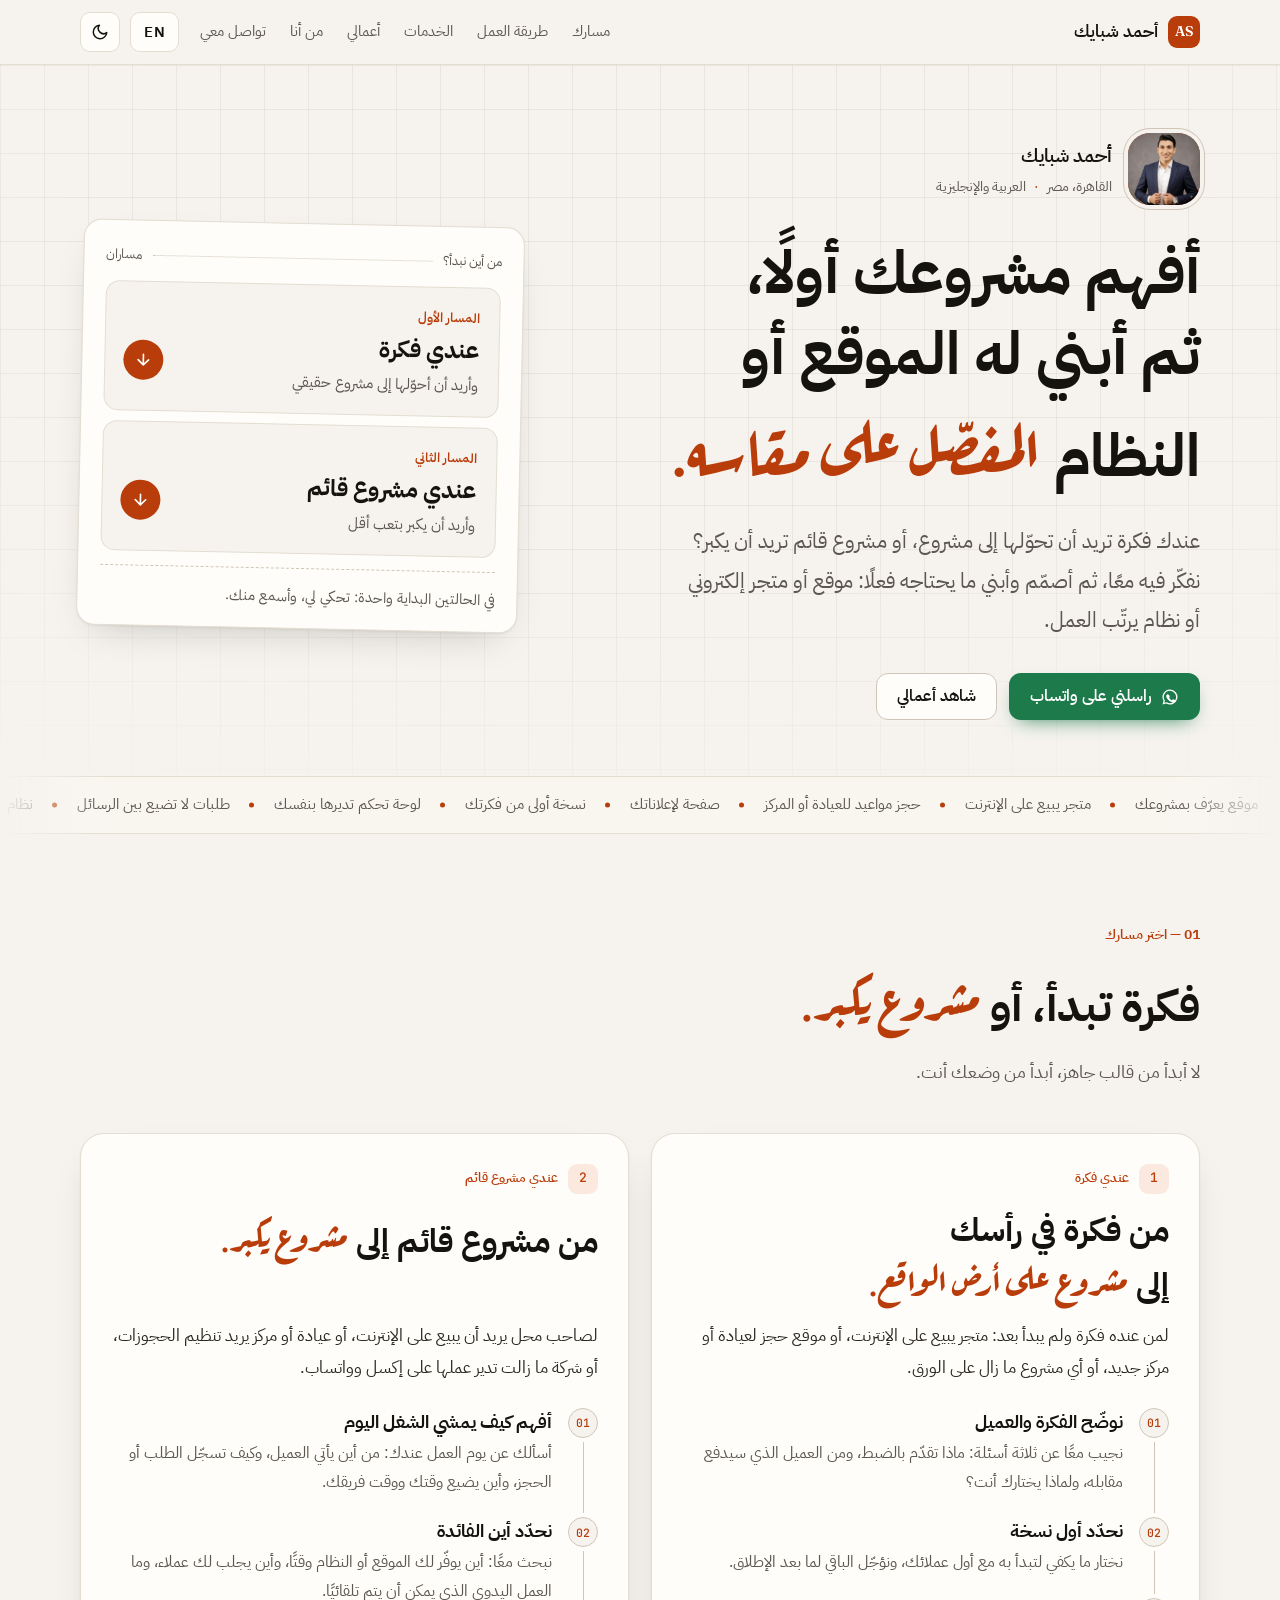
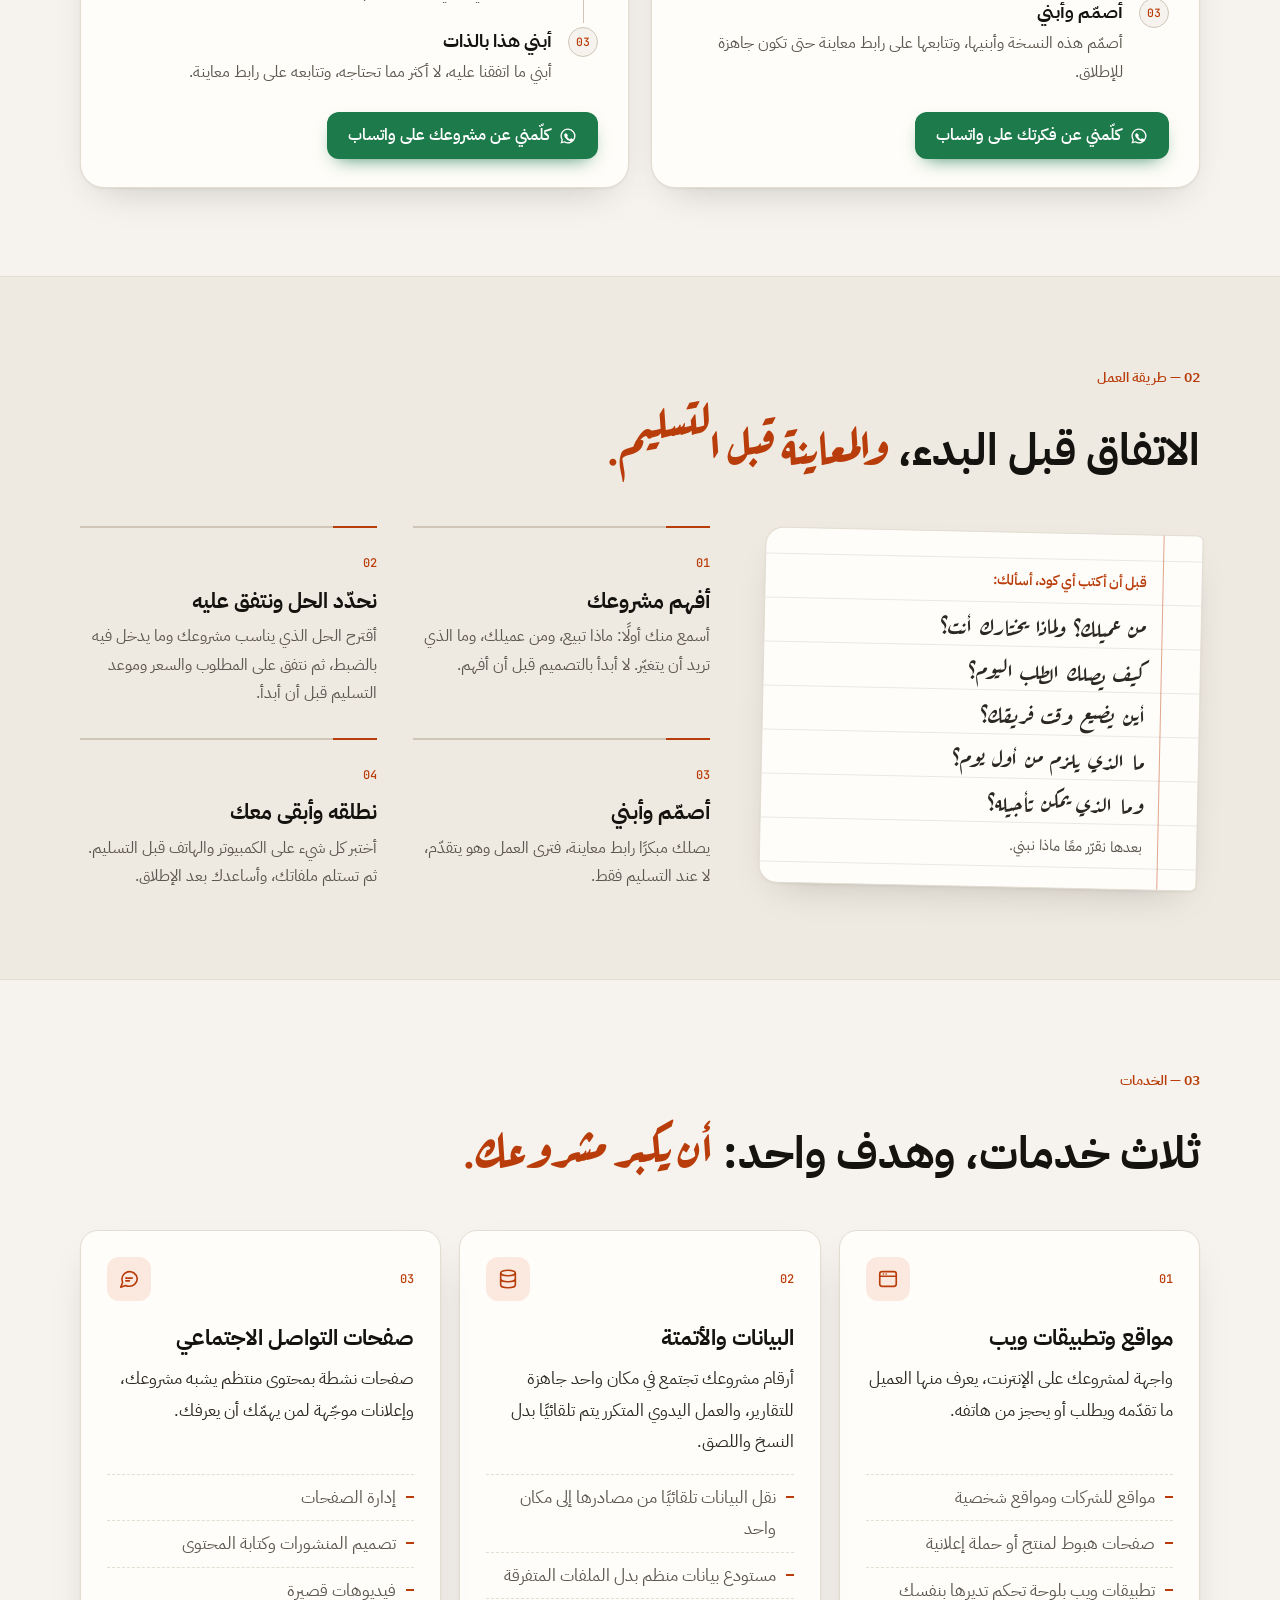
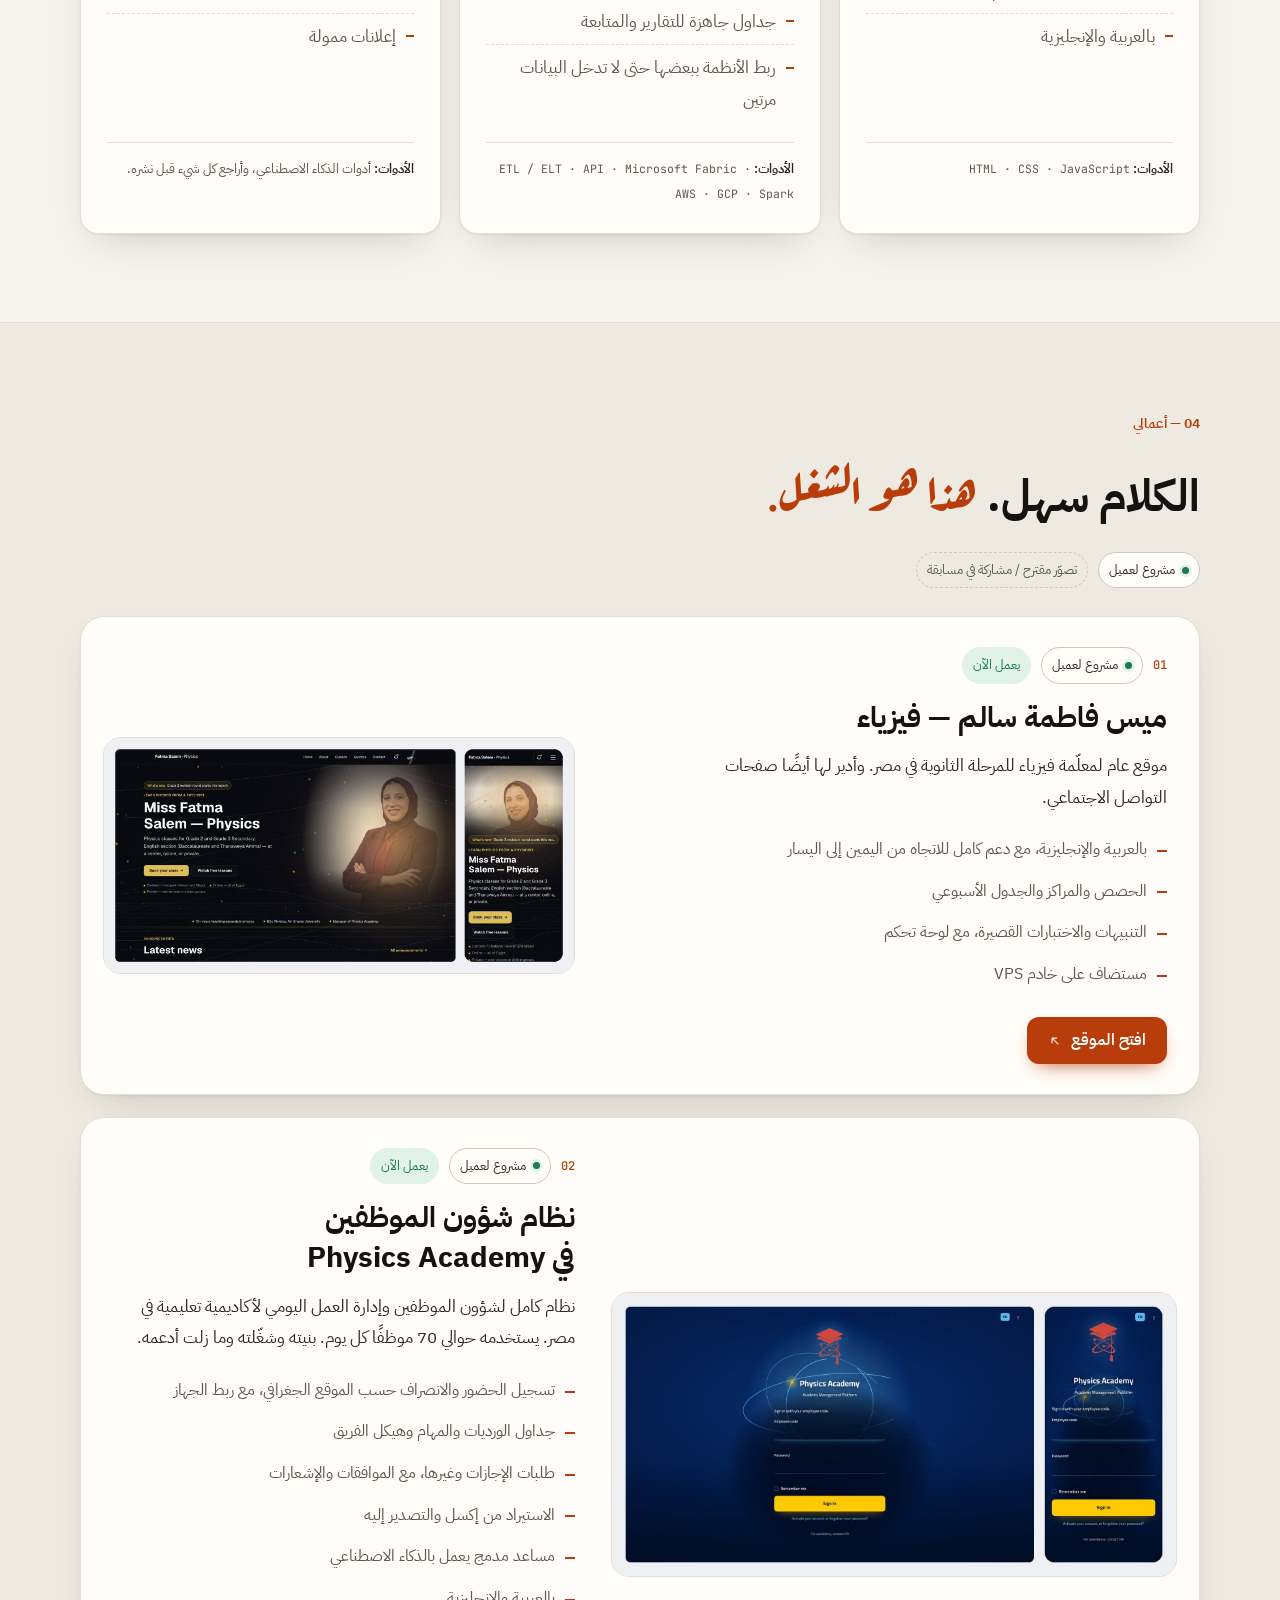
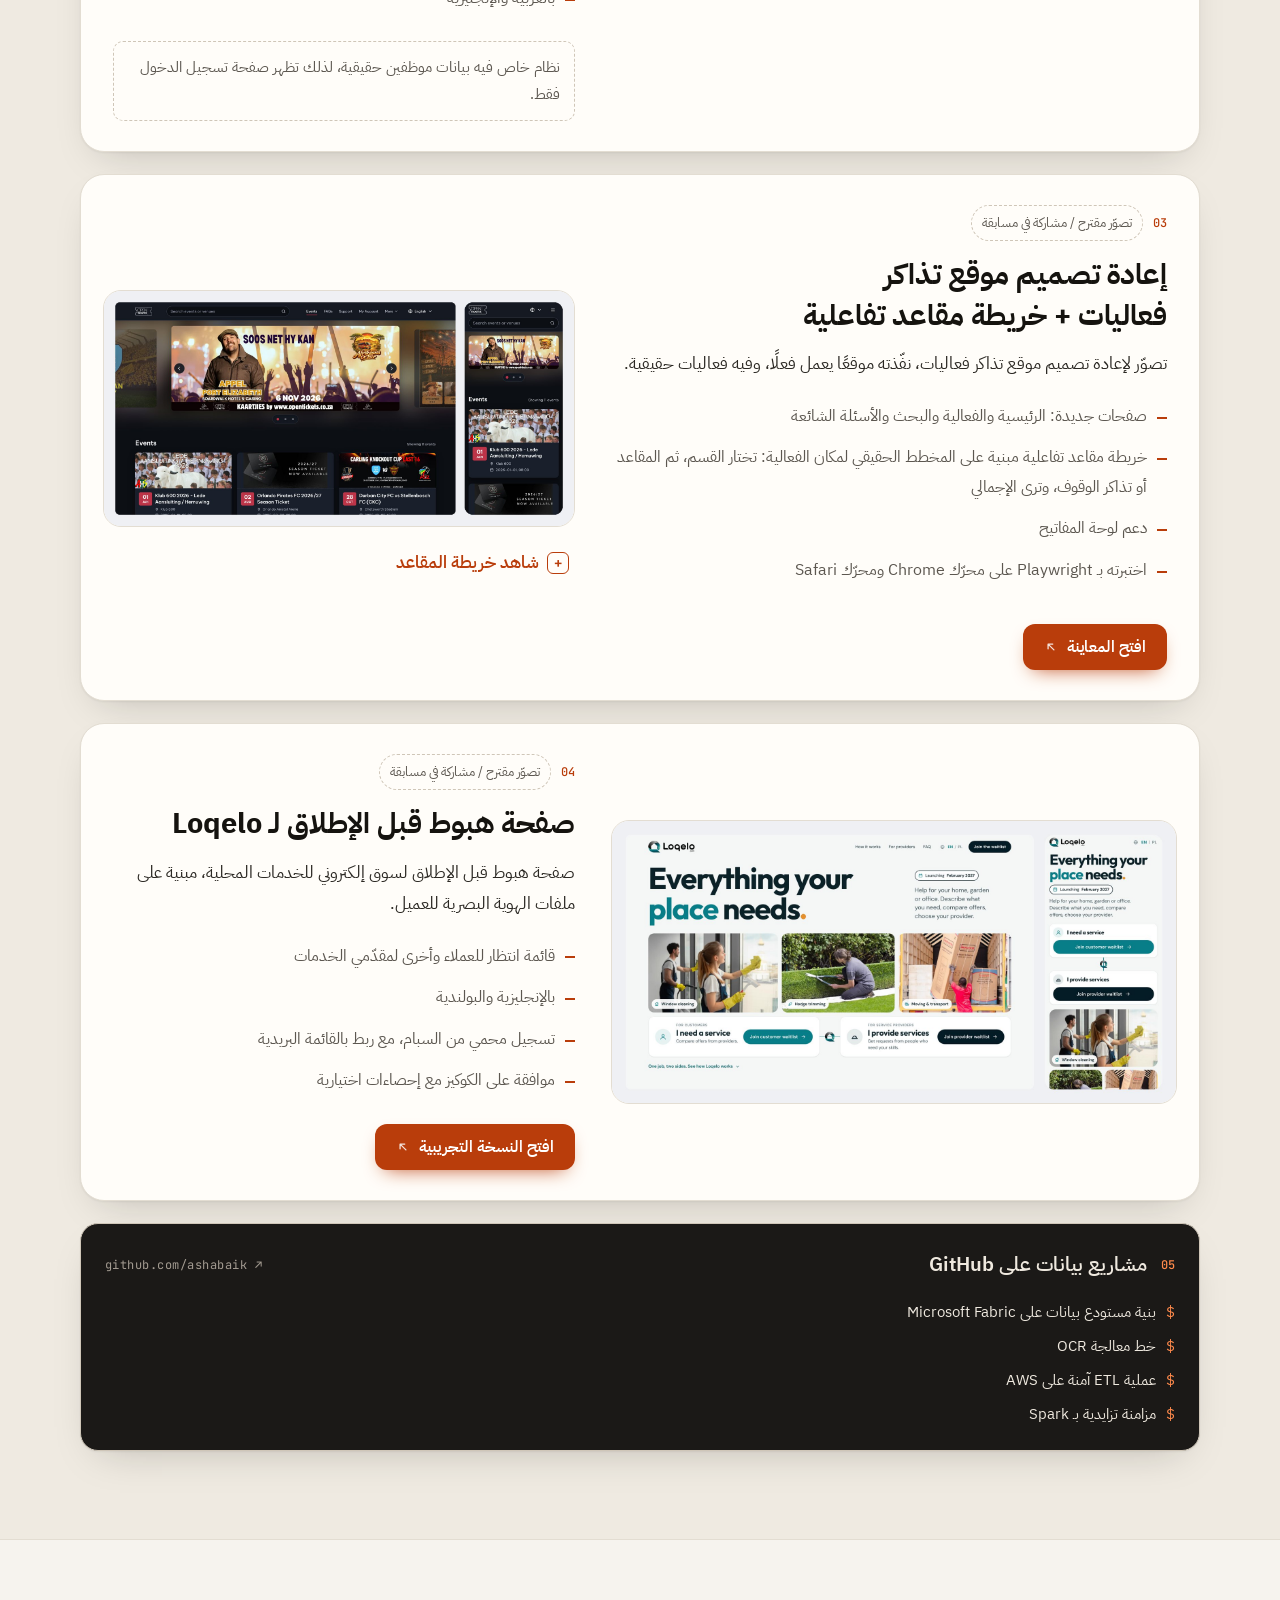
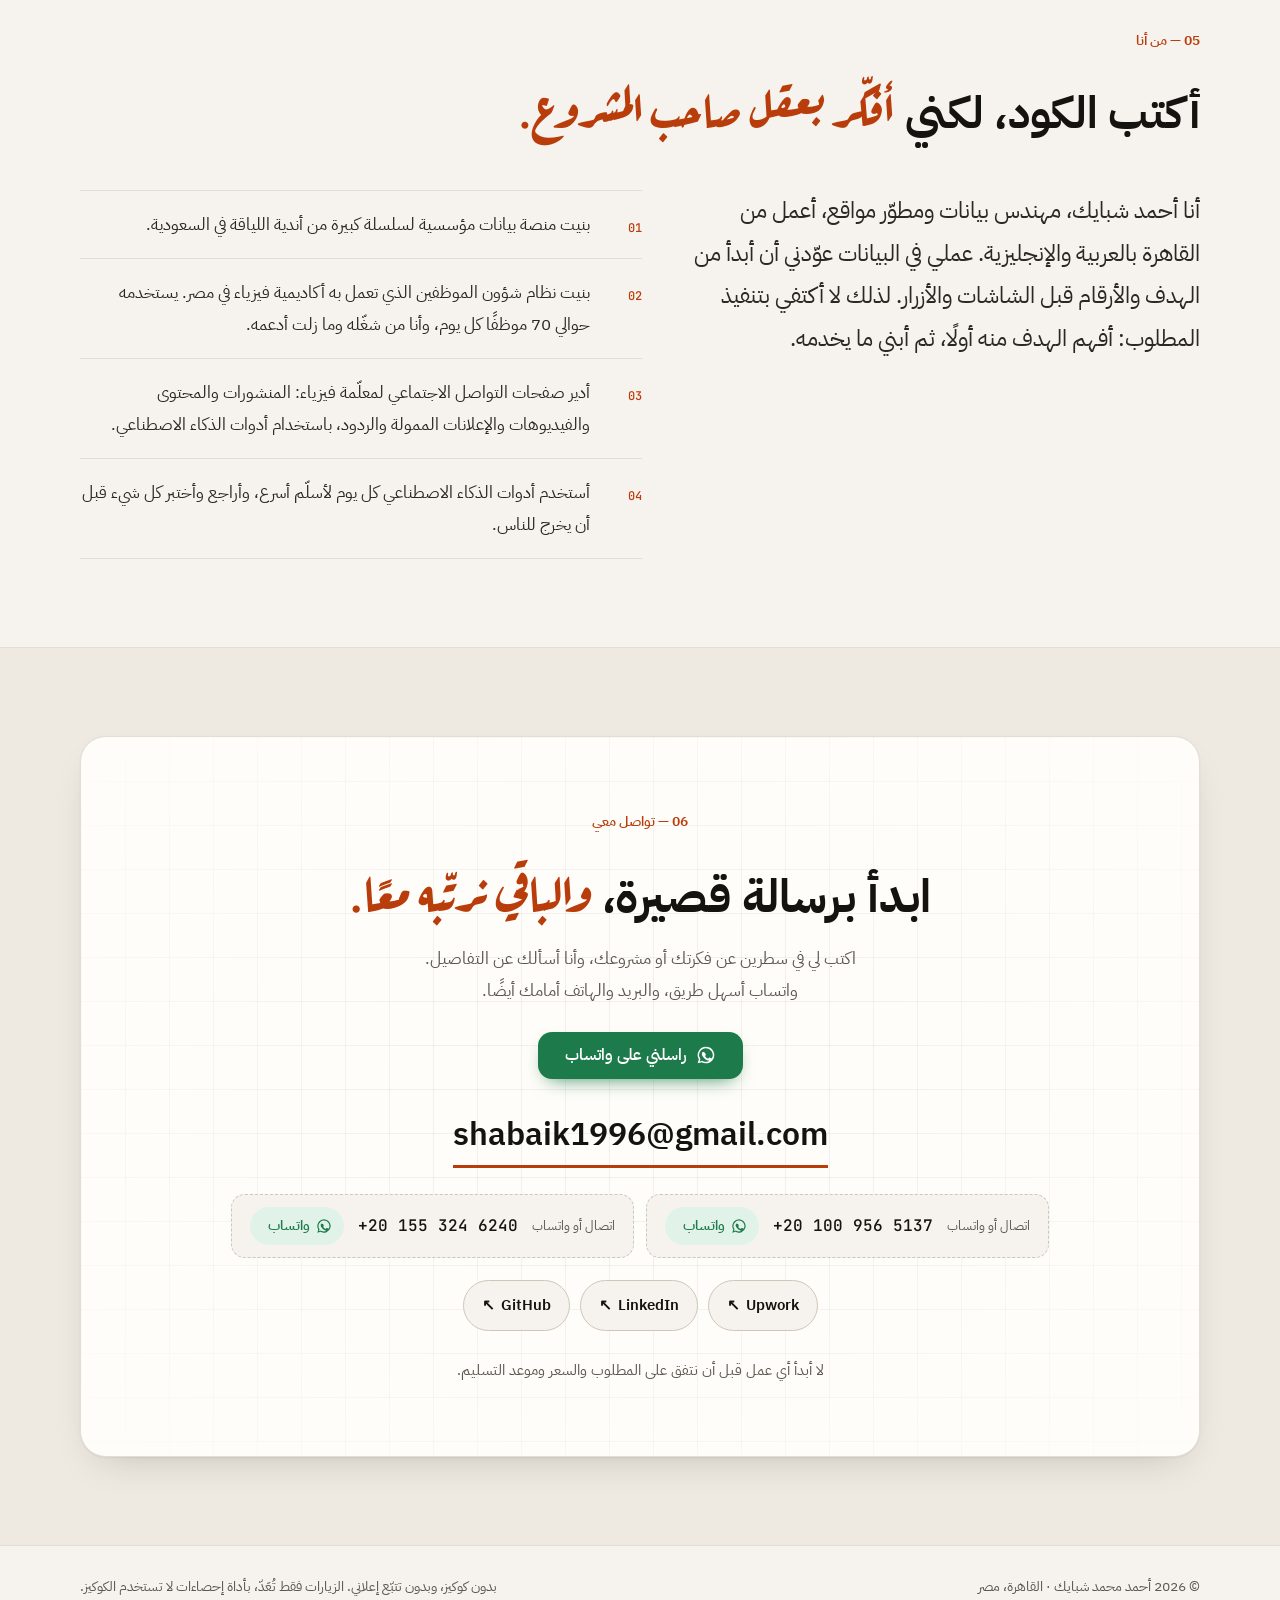
==== ar/index.html @ a6d05daf "Reposition as business-first and add a native Arabic page - New positioning on the English page: lea" ====
<!doctype html>
<html lang="ar" dir="rtl">
<head>
<meta charset="utf-8">
<meta name="viewport" content="width=device-width, initial-scale=1">
<title>أحمد شبايك | مواقع وأنظمة على مقاس مشروعك</title>
<meta name="description" content="عندك فكرة تريد أن تحوّلها إلى مشروع، أو مشروع قائم تريد أن يكبر؟ أفهم مشروعك أولًا، ثم أصمّم وأبني الموقع أو النظام المناسب له. أحمد شبايك، القاهرة.">
<link rel="canonical" href="https://ashabaik.github.io/ar/">
<link rel="alternate" hreflang="en" href="https://ashabaik.github.io/">
<link rel="alternate" hreflang="ar" href="https://ashabaik.github.io/ar/">
<link rel="alternate" hreflang="x-default" href="https://ashabaik.github.io/">
<meta property="og:type" content="website">
<meta property="og:site_name" content="أحمد شبايك">
<meta property="og:url" content="https://ashabaik.github.io/ar/">
<meta property="og:title" content="أحمد شبايك | أفهم مشروعك أولًا، ثم أبني ما يناسبه">
<meta property="og:description" content="عندك فكرة أو مشروع قائم؟ نفكّر فيه معًا، ثم أبني الموقع أو النظام على مقاس مشروعك.">
<meta property="og:image" content="https://ashabaik.github.io/images/og-ar.jpg">
<meta property="og:image:width" content="1200">
<meta property="og:image:height" content="630">
<meta property="og:image:alt" content="أحمد شبايك: أفهم مشروعك أولًا، ثم أبني له الموقع أو النظام المفصّل على مقاسه.">
<meta property="og:locale" content="ar_AR">
<meta property="og:locale:alternate" content="en_US">
<meta name="twitter:card" content="summary_large_image">
<meta name="twitter:title" content="أحمد شبايك | أفهم مشروعك أولًا، ثم أبني ما يناسبه">
<meta name="twitter:description" content="عندك فكرة أو مشروع قائم؟ نفكّر فيه معًا، ثم أبني الموقع أو النظام على مقاس مشروعك.">
<meta name="twitter:image" content="https://ashabaik.github.io/images/og-ar.jpg">
<meta name="theme-color" content="#f6f3ee" media="(prefers-color-scheme: light)">
<meta name="theme-color" content="#121110" media="(prefers-color-scheme: dark)">
<link rel="icon" href="../favicon.svg" type="image/svg+xml">
<link rel="icon" href="../favicon.ico" sizes="32x32">
<link rel="apple-touch-icon" href="../apple-touch-icon.png">
<link rel="preconnect" href="https://fonts.googleapis.com">
<link rel="preconnect" href="https://fonts.gstatic.com" crossorigin>
<!-- The Arabic typefaces are served from this site, and the two the headline needs are fetched first,
     so the headline does not re-wrap after first paint. -->
<link rel="preload" href="../fonts/ibm-plex-sans-arabic-700-arabic.woff2" as="font" type="font/woff2" crossorigin>
<link rel="preload" href="../fonts/aref-ruqaa-700-arabic.woff2" as="font" type="font/woff2" crossorigin>
<link rel="stylesheet" href="../fonts/fonts-ar.css">
<link href="https://fonts.googleapis.com/css2?family=JetBrains+Mono:wght@400;500&display=swap" rel="stylesheet">
<!-- Only the two letters of the "AS" mark, in the English page's display typeface. -->
<link href="https://fonts.googleapis.com/css2?family=Fraunces:opsz,wght@9..144,600&text=AS&display=swap" rel="stylesheet">
<link rel="stylesheet" href="../styles.css">
<script>
/* Apply a saved theme before first paint to avoid a flash. */
(function(){document.documentElement.classList.add('js');try{var t=localStorage.getItem('theme');if(t==='light'||t==='dark'){document.documentElement.setAttribute('data-theme',t);}}catch(e){}})();
</script>
<script type="application/ld+json">
{"@context":"https://schema.org","@type":"Person","name":"أحمد شبايك","alternateName":"Ahmed Shabayek","url":"https://ashabaik.github.io/ar/","image":"https://ashabaik.github.io/images/profile.jpg","email":"mailto:shabaik1996@gmail.com","address":{"@type":"PostalAddress","addressLocality":"القاهرة","addressCountry":"EG"},"knowsLanguage":["ar","en"],"sameAs":["https://www.linkedin.com/in/ahmed-mohamed-280481273","https://github.com/ashabaik","https://www.upwork.com/freelancers/~01006d1c8f94fd8e82"]}
</script>
</head>
<body>
<a class="skip" href="#main">انتقل إلى المحتوى</a>

<header class="site-header">
  <div class="wrap header-row">
    <a class="brand" href="#top" aria-label="أحمد شبايك، العودة إلى أعلى الصفحة">
      <span class="brand-mark" aria-hidden="true">AS</span>
      <span class="brand-name">أحمد شبايك</span>
    </a>
    <nav class="site-nav" aria-label="القائمة الرئيسية">
      <button class="menu-btn" type="button" aria-expanded="false" aria-controls="nav-list">
        <span class="menu-icon" aria-hidden="true"><span></span><span></span></span>
        <span class="menu-label">القائمة</span>
      </button>
      <ul id="nav-list" class="nav-list">
        <li><a href="#paths">مسارك</a></li>
        <li><a href="#process">طريقة العمل</a></li>
        <li><a href="#services">الخدمات</a></li>
        <li><a href="#work">أعمالي</a></li>
        <li><a href="#about">من أنا</a></li>
        <li><a href="#contact">تواصل معي</a></li>
      </ul>
    </nav>
    <a class="lang-switch" href="../" lang="en" hreflang="en" aria-label="English version of this page">EN</a>
    <button class="theme-btn" type="button" aria-label="التبديل إلى الوضع الداكن" title="تبديل المظهر" data-label-dark="التبديل إلى الوضع الداكن" data-label-light="التبديل إلى الوضع الفاتح">
      <svg class="icon-moon" width="18" height="18" viewBox="0 0 24 24" fill="none" stroke="currentColor" stroke-width="2" stroke-linecap="round" stroke-linejoin="round" aria-hidden="true"><path d="M21 12.8A9 9 0 1 1 11.2 3a7 7 0 0 0 9.8 9.8z"/></svg>
      <svg class="icon-sun" width="18" height="18" viewBox="0 0 24 24" fill="none" stroke="currentColor" stroke-width="2" stroke-linecap="round" stroke-linejoin="round" aria-hidden="true"><circle cx="12" cy="12" r="4"/><path d="M12 2v2M12 20v2M4.9 4.9l1.4 1.4M17.7 17.7l1.4 1.4M2 12h2M20 12h2M4.9 19.1l1.4-1.4M17.7 6.3l1.4-1.4"/></svg>
    </button>
  </div>
</header>

<main id="main">
  <!-- HERO -->
  <section class="hero" id="top">
    <div class="wrap hero-grid">
      <div class="hero-copy">
        <div class="identity reveal">
          <div class="avatar">
            <span class="avatar-mono" aria-hidden="true">AS</span>
            <img class="avatar-img" src="../images/profile.jpg" alt="أحمد شبايك" width="88" height="88" decoding="async" onerror="this.remove()">
          </div>
          <div class="identity-text">
            <p class="identity-name">أحمد شبايك</p>
            <p class="identity-meta"><span>القاهرة، مصر</span><span class="sep" aria-hidden="true">·</span><span>العربية والإنجليزية</span></p>
          </div>
        </div>
        <h1 class="hero-title reveal">أفهم مشروعك أولًا، ثم أبني له الموقع أو النظام <em>المفصّل على مقاسه.</em></h1>
        <p class="hero-lead reveal">عندك فكرة تريد أن تحوّلها إلى مشروع، أو مشروع قائم تريد أن يكبر؟ نفكّر فيه معًا، ثم أصمّم وأبني ما يحتاجه فعلًا: موقع أو متجر إلكتروني أو نظام يرتّب العمل.</p>
        <div class="btn-row reveal">
          <a class="btn btn-wa" href="https://wa.me/201009565137" target="_blank" rel="noopener"><svg width="18" height="18" viewBox="0 0 24 24" fill="currentColor" aria-hidden="true"><path d="M12 2a10 10 0 0 0-8.6 15.1L2 22l5-1.3A10 10 0 1 0 12 2zm0 1.8a8.2 8.2 0 1 1-4.2 15.3l-.3-.2-3 .8.8-2.9-.2-.3A8.2 8.2 0 0 1 12 3.8zm-3.3 4.4c-.2 0-.5 0-.7.3-.3.3-1 1-1 2.4s1 2.8 1.2 3c.1.2 2 3.2 5 4.4 2.5 1 3 .8 3.5.7.6-.1 1.7-.7 2-1.4.2-.7.2-1.3.1-1.4l-.5-.3-1.9-.9c-.2-.1-.4-.1-.6.1l-.9 1.1c-.2.2-.3.2-.6.1a6.7 6.7 0 0 1-3.3-2.9c-.3-.4.2-.4.7-1.4.1-.2 0-.4 0-.5l-.9-2.1c-.2-.5-.4-.5-.6-.5h-.5z"/></svg>راسلني على واتساب<span class="sr-only"> (يفتح في تبويب جديد)</span></a>
          <a class="btn btn-ghost" href="#work">شاهد أعمالي</a>
        </div>
      </div>

      <!-- الجمهوران: كل اختيار ينقل الزائر إلى مساره في الأسفل -->
      <nav class="chooser reveal" aria-label="اختر نقطة البداية">
        <p class="chooser-head"><span>من أين نبدأ؟</span><span class="index-dots" aria-hidden="true"></span><span aria-hidden="true">مساران</span></p>
        <a class="path-pick" href="#idea">
          <span class="path-pick-tag">المسار الأول</span>
          <span class="path-pick-title">عندي فكرة</span>
          <span class="path-pick-sub">وأريد أن أحوّلها إلى مشروع حقيقي</span>
          <span class="path-pick-go" aria-hidden="true"><svg width="18" height="18" viewBox="0 0 24 24" fill="none" stroke="currentColor" stroke-width="2.2" stroke-linecap="round" stroke-linejoin="round"><path d="M12 5v14M5 12l7 7 7-7"/></svg></span>
        </a>
        <a class="path-pick" href="#business">
          <span class="path-pick-tag">المسار الثاني</span>
          <span class="path-pick-title">عندي مشروع قائم</span>
          <span class="path-pick-sub">وأريد أن يكبر بتعب أقل</span>
          <span class="path-pick-go" aria-hidden="true"><svg width="18" height="18" viewBox="0 0 24 24" fill="none" stroke="currentColor" stroke-width="2.2" stroke-linecap="round" stroke-linejoin="round"><path d="M12 5v14M5 12l7 7 7-7"/></svg></span>
        </a>
        <p class="chooser-foot">في الحالتين البداية واحدة: تحكي لي، وأسمع منك.</p>
      </nav>
    </div>
  </section>

  <!-- الشريط: ما أبنيه، بكلام أصحاب المشاريع -->
  <div class="ribbon" aria-label="ما أبنيه لمشروعك">
    <ul class="ribbon-track">
      <li>موقع يعرّف بمشروعك</li><li>متجر يبيع على الإنترنت</li><li>حجز مواعيد للعيادة أو المركز</li><li>صفحة لإعلاناتك</li><li>نسخة أولى من فكرتك</li><li>لوحة تحكم تديرها بنفسك</li><li>طلبات لا تضيع بين الرسائل</li><li>نظام لشؤون الموظفين</li><li>بديل للجداول المتفرقة</li><li>تقارير واضحة من أرقامك</li><li>عمل متكرر يتم تلقائيًا</li><li>إدارة صفحات التواصل الاجتماعي</li>
    </ul>
    <ul class="ribbon-track" aria-hidden="true">
      <li>موقع يعرّف بمشروعك</li><li>متجر يبيع على الإنترنت</li><li>حجز مواعيد للعيادة أو المركز</li><li>صفحة لإعلاناتك</li><li>نسخة أولى من فكرتك</li><li>لوحة تحكم تديرها بنفسك</li><li>طلبات لا تضيع بين الرسائل</li><li>نظام لشؤون الموظفين</li><li>بديل للجداول المتفرقة</li><li>تقارير واضحة من أرقامك</li><li>عمل متكرر يتم تلقائيًا</li><li>إدارة صفحات التواصل الاجتماعي</li>
    </ul>
  </div>

  <!-- المساران -->
  <section class="section" id="paths">
    <div class="wrap">
      <div class="section-head reveal">
        <p class="eyebrow">01 — اختر مسارك</p>
        <h2>فكرة تبدأ، أو <em>مشروع يكبر.</em></h2>
        <p class="section-intro">لا أبدأ من قالب جاهز، أبدأ من وضعك أنت.</p>
      </div>
      <div class="path-grid">
        <article class="path reveal" id="idea">
          <p class="path-tag"><span class="path-letter" aria-hidden="true">1</span>عندي فكرة</p>
          <h3>من فكرة في رأسك إلى <em>مشروع على أرض الواقع.</em></h3>
          <p class="path-for">لمن عنده فكرة ولم يبدأ بعد: متجر يبيع على الإنترنت، أو موقع حجز لعيادة أو مركز جديد، أو أي مشروع ما زال على الورق.</p>
          <ol class="path-steps">
            <li><h4>نوضّح الفكرة والعميل</h4><p>نجيب معًا عن ثلاثة أسئلة: ماذا تقدّم بالضبط، ومن العميل الذي سيدفع مقابله، ولماذا يختارك أنت؟</p></li>
            <li><h4>نحدّد أول نسخة</h4><p>نختار ما يكفي لتبدأ به مع أول عملائك، ونؤجّل الباقي لما بعد الإطلاق.</p></li>
            <li><h4>أصمّم وأبني</h4><p>أصمّم هذه النسخة وأبنيها، وتتابعها على رابط معاينة حتى تكون جاهزة للإطلاق.</p></li>
          </ol>
          <a class="btn btn-wa" href="https://wa.me/201009565137?text=%D8%A7%D9%84%D8%B3%D9%84%D8%A7%D9%85%20%D8%B9%D9%84%D9%8A%D9%83%D9%85%20%D9%8A%D8%A7%20%D8%A3%D8%AD%D9%85%D8%AF%D8%8C%20%D8%B9%D9%86%D8%AF%D9%8A%20%D9%81%D9%83%D8%B1%D8%A9%20%D9%85%D8%B4%D8%B1%D9%88%D8%B9.%20%D9%85%D9%85%D9%83%D9%86%20%D9%86%D8%AA%D9%83%D9%84%D9%85%20%D8%B9%D9%86%D9%87%D8%A7%D8%9F" target="_blank" rel="noopener"><svg width="18" height="18" viewBox="0 0 24 24" fill="currentColor" aria-hidden="true"><path d="M12 2a10 10 0 0 0-8.6 15.1L2 22l5-1.3A10 10 0 1 0 12 2zm0 1.8a8.2 8.2 0 1 1-4.2 15.3l-.3-.2-3 .8.8-2.9-.2-.3A8.2 8.2 0 0 1 12 3.8zm-3.3 4.4c-.2 0-.5 0-.7.3-.3.3-1 1-1 2.4s1 2.8 1.2 3c.1.2 2 3.2 5 4.4 2.5 1 3 .8 3.5.7.6-.1 1.7-.7 2-1.4.2-.7.2-1.3.1-1.4l-.5-.3-1.9-.9c-.2-.1-.4-.1-.6.1l-.9 1.1c-.2.2-.3.2-.6.1a6.7 6.7 0 0 1-3.3-2.9c-.3-.4.2-.4.7-1.4.1-.2 0-.4 0-.5l-.9-2.1c-.2-.5-.4-.5-.6-.5h-.5z"/></svg>كلّمني عن فكرتك على واتساب<span class="sr-only"> (يفتح واتساب في تبويب جديد)</span></a>
        </article>
        <article class="path reveal" id="business">
          <p class="path-tag"><span class="path-letter" aria-hidden="true">2</span>عندي مشروع قائم</p>
          <h3>من مشروع قائم إلى <em>مشروع يكبر.</em></h3>
          <p class="path-for">لصاحب محل يريد أن يبيع على الإنترنت، أو عيادة أو مركز يريد تنظيم الحجوزات، أو شركة ما زالت تدير عملها على إكسل وواتساب.</p>
          <ol class="path-steps">
            <li><h4>أفهم كيف يمشي الشغل اليوم</h4><p>أسألك عن يوم العمل عندك: من أين يأتي العميل، وكيف تسجّل الطلب أو الحجز، وأين يضيع وقتك ووقت فريقك.</p></li>
            <li><h4>نحدّد أين الفائدة</h4><p>نبحث معًا: أين يوفّر لك الموقع أو النظام وقتًا، وأين يجلب لك عملاء، وما العمل اليدوي الذي يمكن أن يتم تلقائيًا.</p></li>
            <li><h4>أبني هذا بالذات</h4><p>أبني ما اتفقنا عليه، لا أكثر مما تحتاجه، وتتابعه على رابط معاينة.</p></li>
          </ol>
          <a class="btn btn-wa" href="https://wa.me/201009565137?text=%D8%A7%D9%84%D8%B3%D9%84%D8%A7%D9%85%20%D8%B9%D9%84%D9%8A%D9%83%D9%85%20%D9%8A%D8%A7%20%D8%A3%D8%AD%D9%85%D8%AF%D8%8C%20%D8%B9%D9%86%D8%AF%D9%8A%20%D9%85%D8%B4%D8%B1%D9%88%D8%B9%20%D9%82%D8%A7%D8%A6%D9%85%20%D9%88%D8%A3%D9%81%D9%83%D9%91%D8%B1%20%D9%81%D9%8A%20%D9%85%D9%88%D9%82%D8%B9%20%D8%A3%D9%88%20%D9%86%D8%B8%D8%A7%D9%85%20%D9%8A%D8%B3%D8%A7%D8%B9%D8%AF%D9%86%D9%8A.%20%D9%85%D9%85%D9%83%D9%86%20%D9%86%D8%AA%D9%83%D9%84%D9%85%D8%9F" target="_blank" rel="noopener"><svg width="18" height="18" viewBox="0 0 24 24" fill="currentColor" aria-hidden="true"><path d="M12 2a10 10 0 0 0-8.6 15.1L2 22l5-1.3A10 10 0 1 0 12 2zm0 1.8a8.2 8.2 0 1 1-4.2 15.3l-.3-.2-3 .8.8-2.9-.2-.3A8.2 8.2 0 0 1 12 3.8zm-3.3 4.4c-.2 0-.5 0-.7.3-.3.3-1 1-1 2.4s1 2.8 1.2 3c.1.2 2 3.2 5 4.4 2.5 1 3 .8 3.5.7.6-.1 1.7-.7 2-1.4.2-.7.2-1.3.1-1.4l-.5-.3-1.9-.9c-.2-.1-.4-.1-.6.1l-.9 1.1c-.2.2-.3.2-.6.1a6.7 6.7 0 0 1-3.3-2.9c-.3-.4.2-.4.7-1.4.1-.2 0-.4 0-.5l-.9-2.1c-.2-.5-.4-.5-.6-.5h-.5z"/></svg>كلّمني عن مشروعك على واتساب<span class="sr-only"> (يفتح واتساب في تبويب جديد)</span></a>
        </article>
      </div>
    </div>
  </section>

  <!-- طريقة العمل -->
  <section class="section section-alt" id="process">
    <div class="wrap">
      <div class="section-head reveal">
        <p class="eyebrow">02 — طريقة العمل</p>
        <h2>الاتفاق قبل البدء، <em>والمعاينة قبل التسليم.</em></h2>
      </div>
      <div class="process-grid">
        <aside class="notebook reveal" aria-label="أسئلة أسألها قبل أن أكتب أي كود">
          <p class="notebook-head">قبل أن أكتب أي كود، أسألك:</p>
          <ul>
            <li>من عميلك؟ ولماذا يختارك أنت؟</li>
            <li>كيف يصلك الطلب اليوم؟</li>
            <li>أين يضيع وقت فريقك؟</li>
            <li>ما الذي يلزم من أول يوم؟</li>
            <li>وما الذي يمكن تأجيله؟</li>
          </ul>
          <p class="notebook-foot">بعدها نقرّر معًا ماذا نبني.</p>
        </aside>
        <ol class="steps">
          <li class="step reveal"><span class="num">01</span><h3>أفهم مشروعك</h3><p>أسمع منك أولًا: ماذا تبيع، ومن عميلك، وما الذي تريد أن يتغيّر. لا أبدأ بالتصميم قبل أن أفهم.</p></li>
          <li class="step reveal"><span class="num">02</span><h3>نحدّد الحل ونتفق عليه</h3><p>أقترح الحل الذي يناسب مشروعك وما يدخل فيه بالضبط، ثم نتفق على المطلوب والسعر وموعد التسليم قبل أن أبدأ.</p></li>
          <li class="step reveal"><span class="num">03</span><h3>أصمّم وأبني</h3><p>يصلك مبكرًا رابط معاينة، فترى العمل وهو يتقدّم، لا عند التسليم فقط.</p></li>
          <li class="step reveal"><span class="num">04</span><h3>نطلقه وأبقى معك</h3><p>أختبر كل شيء على الكمبيوتر والهاتف قبل التسليم. ثم تستلم ملفاتك، وأساعدك بعد الإطلاق.</p></li>
        </ol>
      </div>
    </div>
  </section>

  <!-- الخدمات -->
  <section class="section" id="services">
    <div class="wrap">
      <div class="section-head reveal">
        <p class="eyebrow">03 — الخدمات</p>
        <h2>ثلاث خدمات، وهدف واحد: <em>أن يكبر مشروعك.</em></h2>
      </div>
      <div class="service-grid">
        <article class="service reveal">
          <div class="service-top"><span class="num">01</span><span class="service-icon" aria-hidden="true"><svg width="22" height="22" viewBox="0 0 24 24" fill="none" stroke="currentColor" stroke-width="1.8" stroke-linecap="round" stroke-linejoin="round"><rect x="3" y="4" width="18" height="16" rx="2.5"/><path d="M3 9h18M7 6.5h.01M10 6.5h.01"/></svg></span></div>
          <h3>مواقع وتطبيقات ويب</h3>
          <p class="service-outcome">واجهة لمشروعك على الإنترنت، يعرف منها العميل ما تقدّمه ويطلب أو يحجز من هاتفه.</p>
          <ul>
            <li>مواقع للشركات ومواقع شخصية</li>
            <li>صفحات هبوط لمنتج أو حملة إعلانية</li>
            <li>تطبيقات ويب بلوحة تحكم تديرها بنفسك</li>
            <li>بالعربية والإنجليزية</li>
          </ul>
          <p class="service-tools"><b>الأدوات:</b> <span class="ltr" lang="en">HTML · CSS · JavaScript</span></p>
        </article>
        <article class="service reveal">
          <div class="service-top"><span class="num">02</span><span class="service-icon" aria-hidden="true"><svg width="22" height="22" viewBox="0 0 24 24" fill="none" stroke="currentColor" stroke-width="1.8" stroke-linecap="round" stroke-linejoin="round"><ellipse cx="12" cy="5.5" rx="8" ry="3"/><path d="M4 5.5v6.5c0 1.7 3.6 3 8 3s8-1.3 8-3V5.5M4 12v6.5c0 1.7 3.6 3 8 3s8-1.3 8-3V12"/></svg></span></div>
          <h3>البيانات والأتمتة</h3>
          <p class="service-outcome">أرقام مشروعك تجتمع في مكان واحد جاهزة للتقارير، والعمل اليدوي المتكرر يتم تلقائيًا بدل النسخ واللصق.</p>
          <ul>
            <li>نقل البيانات تلقائيًا من مصادرها إلى مكان واحد</li>
            <li>مستودع بيانات منظم بدل الملفات المتفرقة</li>
            <li>جداول جاهزة للتقارير والمتابعة</li>
            <li>ربط الأنظمة ببعضها حتى لا تدخل البيانات مرتين</li>
          </ul>
          <p class="service-tools"><b>الأدوات:</b> <span class="ltr" lang="en">ETL / ELT · API · Microsoft Fabric · AWS · GCP · Spark</span></p>
        </article>
        <article class="service reveal">
          <div class="service-top"><span class="num">03</span><span class="service-icon" aria-hidden="true"><svg width="22" height="22" viewBox="0 0 24 24" fill="none" stroke="currentColor" stroke-width="1.8" stroke-linecap="round" stroke-linejoin="round"><path d="M21 11.5a8.4 8.4 0 0 1-9 8.4 8.5 8.5 0 0 1-3.8-.9L3 21l2-5.2A8.4 8.4 0 1 1 21 11.5z"/><path d="M8.5 11h7M8.5 14h4"/></svg></span></div>
          <h3>صفحات التواصل الاجتماعي</h3>
          <p class="service-outcome">صفحات نشطة بمحتوى منتظم يشبه مشروعك، وإعلانات موجّهة لمن يهمّك أن يعرفك.</p>
          <ul>
            <li>إدارة الصفحات</li>
            <li>تصميم المنشورات وكتابة المحتوى</li>
            <li>فيديوهات قصيرة</li>
            <li>إعلانات ممولة</li>
          </ul>
          <p class="service-tools"><b>الأدوات:</b> أدوات الذكاء الاصطناعي، وأراجع كل شيء قبل نشره.</p>
        </article>
      </div>
    </div>
  </section>

  <!-- الأعمال -->
  <section class="section section-alt" id="work">
    <div class="wrap">
      <div class="section-head reveal">
        <p class="eyebrow">04 — أعمالي</p>
        <h2>الكلام سهل. <em>هذا هو الشغل.</em></h2>
      </div>

      <div class="legend reveal" aria-label="طريقة تصنيف المشاريع">
        <span class="badge badge-client"><span class="dot" aria-hidden="true"></span>مشروع لعميل</span>
        <span class="badge badge-concept">تصوّر مقترح / مشاركة في مسابقة</span>
      </div>

      <!--
        PROJECTS (same projects, same order, same links and images as the English page).
        To add a project, copy one whole <article class="case reveal"> ... </article> block
        and paste it where you want it in the list (before the GitHub card).
        Nothing else to edit: the number (01, 02, ...) and the right/left alternation are automatic.
        Image paths start with ../images/ on this page.
        Badges: client + live  ->  <span class="badge badge-client"><span class="dot" aria-hidden="true"></span>مشروع لعميل</span><span class="badge badge-live">يعمل الآن</span>
                concept        ->  <span class="badge badge-concept">تصوّر مقترح / مشاركة في مسابقة</span>
      -->
      <div class="work-list">

      <!-- ===== PROJECT: Fatma Salem Physics ===== -->
      <article class="case reveal">
        <figure class="case-media">
          <img src="../images/fatma.jpg" alt="موقع ميس فاطمة سالم للفيزياء، النسخة الإنجليزية، معروض على شاشة كمبيوتر وهاتف" width="1658" height="830" loading="lazy" decoding="async">
        </figure>
        <div class="case-body">
          <p class="case-meta"><span class="num project-num"></span><span class="badge badge-client"><span class="dot" aria-hidden="true"></span>مشروع لعميل</span><span class="badge badge-live">يعمل الآن</span></p>
          <h3>ميس فاطمة سالم — فيزياء</h3>
          <p class="case-desc">موقع عام لمعلّمة فيزياء للمرحلة الثانوية في مصر. وأدير لها أيضًا صفحات التواصل الاجتماعي.</p>
          <ul class="case-list">
            <li>بالعربية والإنجليزية، مع دعم كامل للاتجاه من اليمين إلى اليسار</li>
            <li>الحصص والمراكز والجدول الأسبوعي</li>
            <li>التنبيهات والاختبارات القصيرة، مع لوحة تحكم</li>
            <li>مستضاف على خادم <span lang="en">VPS</span></li>
          </ul>
          <a class="btn btn-primary" href="https://fatma.physicsacademy.cloud/en" target="_blank" rel="noopener">افتح الموقع<svg class="ext flip" width="14" height="14" viewBox="0 0 24 24" fill="none" stroke="currentColor" stroke-width="2.2" stroke-linecap="round" stroke-linejoin="round" aria-hidden="true"><path d="M7 17L17 7M9 7h8v8"/></svg><span class="sr-only">(يفتح في تبويب جديد)</span></a>
        </div>
      </article>
      <!-- ===== END PROJECT ===== -->

      <!-- ===== PROJECT: Physics Academy HR system ===== -->
      <article class="case reveal">
        <figure class="case-media">
          <img src="../images/hr.jpg" alt="صفحة تسجيل الدخول في نظام شؤون الموظفين لـ Physics Academy، معروضة على شاشة كمبيوتر وهاتف" width="1658" height="830" loading="lazy" decoding="async">
        </figure>
        <div class="case-body">
          <p class="case-meta"><span class="num project-num"></span><span class="badge badge-client"><span class="dot" aria-hidden="true"></span>مشروع لعميل</span><span class="badge badge-live">يعمل الآن</span></p>
          <h3>نظام شؤون الموظفين في <span lang="en">Physics Academy</span></h3>
          <p class="case-desc">نظام كامل لشؤون الموظفين وإدارة العمل اليومي لأكاديمية تعليمية في مصر. يستخدمه حوالي 70 موظفًا كل يوم. بنيته وشغّلته وما زلت أدعمه.</p>
          <ul class="case-list">
            <li>تسجيل الحضور والانصراف حسب الموقع الجغرافي، مع ربط الجهاز</li>
            <li>جداول الورديات والمهام وهيكل الفريق</li>
            <li>طلبات الإجازات وغيرها، مع الموافقات والإشعارات</li>
            <li>الاستيراد من إكسل والتصدير إليه</li>
            <li>مساعد مدمج يعمل بالذكاء الاصطناعي</li>
            <li>بالعربية والإنجليزية</li>
          </ul>
          <p class="case-note">نظام خاص فيه بيانات موظفين حقيقية، لذلك تظهر صفحة تسجيل الدخول فقط.</p>
        </div>
      </article>
      <!-- ===== END PROJECT ===== -->

      <!-- ===== PROJECT: Event ticketing site redesign ===== -->
      <article class="case reveal">
        <div class="case-media-col">
          <figure class="case-media">
            <img src="../images/tickets.jpg" alt="إعادة تصميم موقع تذاكر الفعاليات، معروضة على شاشة كمبيوتر وهاتف" width="1658" height="830" loading="lazy" decoding="async">
          </figure>
          <details class="case-more">
            <summary>شاهد خريطة المقاعد</summary>
            <figure class="case-sub">
              <img src="../images/seat-map.jpg" alt="خريطة مقاعد تفاعلية وقد اختير فيها قسم وثلاثة مقاعد، ويظهر الإجمالي" width="1200" height="1481" loading="lazy" decoding="async">
            </figure>
          </details>
        </div>
        <div class="case-body">
          <p class="case-meta"><span class="num project-num"></span><span class="badge badge-concept">تصوّر مقترح / مشاركة في مسابقة</span></p>
          <h3>إعادة تصميم موقع تذاكر فعاليات + خريطة مقاعد تفاعلية</h3>
          <p class="case-desc">تصوّر لإعادة تصميم موقع تذاكر فعاليات، نفّذته موقعًا يعمل فعلًا، وفيه فعاليات حقيقية.</p>
          <ul class="case-list">
            <li>صفحات جديدة: الرئيسية والفعالية والبحث والأسئلة الشائعة</li>
            <li>خريطة مقاعد تفاعلية مبنية على المخطط الحقيقي لمكان الفعالية: تختار القسم، ثم المقاعد أو تذاكر الوقوف، وترى الإجمالي</li>
            <li>دعم لوحة المفاتيح</li>
            <li>اختبرته بـ <span lang="en">Playwright</span> على محرّك <span lang="en">Chrome</span> ومحرّك <span lang="en">Safari</span></li>
          </ul>
          <div class="btn-row">
            <a class="btn btn-primary" href="https://opentickets-redesign-preview.pages.dev" target="_blank" rel="noopener">افتح المعاينة<svg class="ext flip" width="14" height="14" viewBox="0 0 24 24" fill="none" stroke="currentColor" stroke-width="2.2" stroke-linecap="round" stroke-linejoin="round" aria-hidden="true"><path d="M7 17L17 7M9 7h8v8"/></svg><span class="sr-only">(يفتح في تبويب جديد)</span></a>
          </div>
        </div>
      </article>
      <!-- ===== END PROJECT ===== -->

      <!-- ===== PROJECT: Loqelo pre-launch landing page ===== -->
      <article class="case reveal">
        <figure class="case-media">
          <img src="../images/loqelo.jpg" alt="صفحة الهبوط قبل الإطلاق لـ Loqelo، معروضة على شاشة كمبيوتر وهاتف" width="1658" height="830" loading="lazy" decoding="async">
        </figure>
        <div class="case-body">
          <p class="case-meta"><span class="num project-num"></span><span class="badge badge-concept">تصوّر مقترح / مشاركة في مسابقة</span></p>
          <h3>صفحة هبوط قبل الإطلاق لـ <span lang="en">Loqelo</span></h3>
          <p class="case-desc">صفحة هبوط قبل الإطلاق لسوق إلكتروني للخدمات المحلية، مبنية على ملفات الهوية البصرية للعميل.</p>
          <ul class="case-list">
            <li>قائمة انتظار للعملاء وأخرى لمقدّمي الخدمات</li>
            <li>بالإنجليزية والبولندية</li>
            <li>تسجيل محمي من السبام، مع ربط بالقائمة البريدية</li>
            <li>موافقة على الكوكيز مع إحصاءات اختيارية</li>
          </ul>
          <a class="btn btn-primary" href="https://loqelo-prelaunch.pages.dev" target="_blank" rel="noopener">افتح النسخة التجريبية<svg class="ext flip" width="14" height="14" viewBox="0 0 24 24" fill="none" stroke="currentColor" stroke-width="2.2" stroke-linecap="round" stroke-linejoin="round" aria-hidden="true"><path d="M7 17L17 7M9 7h8v8"/></svg><span class="sr-only">(يفتح في تبويب جديد)</span></a>
        </div>
      </article>
      <!-- ===== END PROJECT ===== -->

      <!-- GitHub card: keep it last. -->
      <a class="repo-card reveal" href="https://github.com/ashabaik" target="_blank" rel="noopener">
        <span class="repo-head"><span class="num project-num"></span><span class="repo-title">مشاريع بيانات على <span lang="en">GitHub</span></span><span class="repo-ext" aria-hidden="true"><span class="ltr">github.com/ashabaik ↗</span></span></span>
        <span class="repo-list">
          <span class="repo-line"><span class="prompt" aria-hidden="true">$</span>بنية مستودع بيانات على Microsoft Fabric</span>
          <span class="repo-line"><span class="prompt" aria-hidden="true">$</span>خط معالجة OCR</span>
          <span class="repo-line"><span class="prompt" aria-hidden="true">$</span>عملية ETL آمنة على AWS</span>
          <span class="repo-line"><span class="prompt" aria-hidden="true">$</span>مزامنة تزايدية بـ Spark</span>
        </span>
        <span class="sr-only">(يفتح في تبويب جديد)</span>
      </a>

      </div>
    </div>
  </section>

  <!-- من أنا -->
  <section class="section" id="about">
    <div class="wrap">
      <div class="section-head reveal">
        <p class="eyebrow">05 — من أنا</p>
        <h2>أكتب الكود، لكني <em>أفكّر بعقل صاحب المشروع.</em></h2>
      </div>
      <div class="about-grid">
        <p class="about-lead reveal">أنا أحمد شبايك، مهندس بيانات ومطوّر مواقع، أعمل من القاهرة بالعربية والإنجليزية. عملي في البيانات عوّدني أن أبدأ من الهدف والأرقام قبل الشاشات والأزرار. لذلك لا أكتفي بتنفيذ المطلوب: أفهم الهدف منه أولًا، ثم أبني ما يخدمه.</p>
        <ul class="fact-list">
          <li class="reveal"><span class="num">01</span><p>بنيت منصة بيانات مؤسسية لسلسلة كبيرة من أندية اللياقة في السعودية.</p></li>
          <li class="reveal"><span class="num">02</span><p>بنيت نظام شؤون الموظفين الذي تعمل به أكاديمية فيزياء في مصر. يستخدمه حوالي 70 موظفًا كل يوم، وأنا من شغّله وما زلت أدعمه.</p></li>
          <li class="reveal"><span class="num">03</span><p>أدير صفحات التواصل الاجتماعي لمعلّمة فيزياء: المنشورات والمحتوى والفيديوهات والإعلانات الممولة والردود، باستخدام أدوات الذكاء الاصطناعي.</p></li>
          <li class="reveal"><span class="num">04</span><p>أستخدم أدوات الذكاء الاصطناعي كل يوم لأسلّم أسرع، وأراجع وأختبر كل شيء قبل أن يخرج للناس.</p></li>
        </ul>
      </div>
    </div>
  </section>

  <!-- تواصل -->
  <section class="section section-alt" id="contact">
    <div class="wrap">
      <div class="contact reveal">
        <p class="eyebrow">06 — تواصل معي</p>
        <h2>ابدأ برسالة قصيرة، <em>والباقي نرتّبه معًا.</em></h2>
        <p class="contact-lead">اكتب لي في سطرين عن فكرتك أو مشروعك، وأنا أسألك عن التفاصيل. واتساب أسهل طريق، والبريد والهاتف أمامك أيضًا.</p>
        <div class="contact-cta">
          <a class="btn btn-wa btn-lg" href="https://wa.me/201009565137" target="_blank" rel="noopener"><svg width="20" height="20" viewBox="0 0 24 24" fill="currentColor" aria-hidden="true"><path d="M12 2a10 10 0 0 0-8.6 15.1L2 22l5-1.3A10 10 0 1 0 12 2zm0 1.8a8.2 8.2 0 1 1-4.2 15.3l-.3-.2-3 .8.8-2.9-.2-.3A8.2 8.2 0 0 1 12 3.8zm-3.3 4.4c-.2 0-.5 0-.7.3-.3.3-1 1-1 2.4s1 2.8 1.2 3c.1.2 2 3.2 5 4.4 2.5 1 3 .8 3.5.7.6-.1 1.7-.7 2-1.4.2-.7.2-1.3.1-1.4l-.5-.3-1.9-.9c-.2-.1-.4-.1-.6.1l-.9 1.1c-.2.2-.3.2-.6.1a6.7 6.7 0 0 1-3.3-2.9c-.3-.4.2-.4.7-1.4.1-.2 0-.4 0-.5l-.9-2.1c-.2-.5-.4-.5-.6-.5h-.5z"/></svg>راسلني على واتساب<span class="sr-only"> (يفتح في تبويب جديد)</span></a>
        </div>
        <a class="contact-email ltr" href="mailto:shabaik1996@gmail.com">shabaik1996@gmail.com</a>
        <ul class="contact-phones" aria-label="أرقام الهاتف">
          <li>
            <span class="phone-label">اتصال أو واتساب</span>
            <a class="phone-number ltr" href="tel:+201009565137">+20 100 956 5137</a>
            <a class="phone-wa" href="https://wa.me/201009565137" target="_blank" rel="noopener">
              <svg width="16" height="16" viewBox="0 0 24 24" fill="currentColor" aria-hidden="true"><path d="M12 2a10 10 0 0 0-8.6 15.1L2 22l5-1.3A10 10 0 1 0 12 2zm0 1.8a8.2 8.2 0 1 1-4.2 15.3l-.3-.2-3 .8.8-2.9-.2-.3A8.2 8.2 0 0 1 12 3.8zm-3.3 4.4c-.2 0-.5 0-.7.3-.3.3-1 1-1 2.4s1 2.8 1.2 3c.1.2 2 3.2 5 4.4 2.5 1 3 .8 3.5.7.6-.1 1.7-.7 2-1.4.2-.7.2-1.3.1-1.4l-.5-.3-1.9-.9c-.2-.1-.4-.1-.6.1l-.9 1.1c-.2.2-.3.2-.6.1a6.7 6.7 0 0 1-3.3-2.9c-.3-.4.2-.4.7-1.4.1-.2 0-.4 0-.5l-.9-2.1c-.2-.5-.4-.5-.6-.5h-.5z"/></svg>واتساب<span class="sr-only"> (يفتح في تبويب جديد)</span>
            </a>
          </li>
          <li>
            <span class="phone-label">اتصال أو واتساب</span>
            <a class="phone-number ltr" href="tel:+201553246240">+20 155 324 6240</a>
            <a class="phone-wa" href="https://wa.me/201553246240" target="_blank" rel="noopener">
              <svg width="16" height="16" viewBox="0 0 24 24" fill="currentColor" aria-hidden="true"><path d="M12 2a10 10 0 0 0-8.6 15.1L2 22l5-1.3A10 10 0 1 0 12 2zm0 1.8a8.2 8.2 0 1 1-4.2 15.3l-.3-.2-3 .8.8-2.9-.2-.3A8.2 8.2 0 0 1 12 3.8zm-3.3 4.4c-.2 0-.5 0-.7.3-.3.3-1 1-1 2.4s1 2.8 1.2 3c.1.2 2 3.2 5 4.4 2.5 1 3 .8 3.5.7.6-.1 1.7-.7 2-1.4.2-.7.2-1.3.1-1.4l-.5-.3-1.9-.9c-.2-.1-.4-.1-.6.1l-.9 1.1c-.2.2-.3.2-.6.1a6.7 6.7 0 0 1-3.3-2.9c-.3-.4.2-.4.7-1.4.1-.2 0-.4 0-.5l-.9-2.1c-.2-.5-.4-.5-.6-.5h-.5z"/></svg>واتساب<span class="sr-only"> (يفتح في تبويب جديد)</span>
            </a>
          </li>
        </ul>
        <ul class="contact-links">
          <li><a href="https://www.upwork.com/freelancers/~01006d1c8f94fd8e82" target="_blank" rel="noopener"><span lang="en">Upwork</span><span class="sr-only"> (يفتح في تبويب جديد)</span><span aria-hidden="true">↖</span></a></li>
          <li><a href="https://www.linkedin.com/in/ahmed-mohamed-280481273" target="_blank" rel="noopener"><span lang="en">LinkedIn</span><span class="sr-only"> (يفتح في تبويب جديد)</span><span aria-hidden="true">↖</span></a></li>
          <li><a href="https://github.com/ashabaik" target="_blank" rel="noopener"><span lang="en">GitHub</span><span class="sr-only"> (يفتح في تبويب جديد)</span><span aria-hidden="true">↖</span></a></li>
        </ul>
        <p class="contact-note">لا أبدأ أي عمل قبل أن نتفق على المطلوب والسعر وموعد التسليم.</p>
      </div>
    </div>
  </section>
</main>

<footer class="site-footer">
  <div class="wrap footer-row">
    <p>© 2026 أحمد محمد شبايك · القاهرة، مصر</p>
    <p>بدون كوكيز، وبدون تتبّع إعلاني. الزيارات فقط تُعَدّ، بأداة إحصاءات لا تستخدم الكوكيز.</p>
  </div>
</footer>

<!-- زر واتساب العائم: يظهر بعد أول الصفحة ويختفي فوق بطاقة التواصل (script.js) -->
<a class="wa-fab" href="https://wa.me/201009565137" target="_blank" rel="noopener" aria-label="راسلني على واتساب (يفتح في تبويب جديد)" tabindex="-1" aria-hidden="true">
  <svg width="26" height="26" viewBox="0 0 24 24" fill="currentColor" aria-hidden="true"><path d="M12 2a10 10 0 0 0-8.6 15.1L2 22l5-1.3A10 10 0 1 0 12 2zm0 1.8a8.2 8.2 0 1 1-4.2 15.3l-.3-.2-3 .8.8-2.9-.2-.3A8.2 8.2 0 0 1 12 3.8zm-3.3 4.4c-.2 0-.5 0-.7.3-.3.3-1 1-1 2.4s1 2.8 1.2 3c.1.2 2 3.2 5 4.4 2.5 1 3 .8 3.5.7.6-.1 1.7-.7 2-1.4.2-.7.2-1.3.1-1.4l-.5-.3-1.9-.9c-.2-.1-.4-.1-.6.1l-.9 1.1c-.2.2-.3.2-.6.1a6.7 6.7 0 0 1-3.3-2.9c-.3-.4.2-.4.7-1.4.1-.2 0-.4 0-.5l-.9-2.1c-.2-.5-.4-.5-.6-.5h-.5z"/></svg>
</a>

<script src="../script.js" defer></script>
<!-- Cloudflare Web Analytics: page views only, no cookies. The token is public by design.
     Skipped on localhost so local previews are not counted. -->
<script>
(function(){var hn=location.hostname;if(hn==='localhost'||hn==='127.0.0.1'||hn==='[::1]'||hn==='')return;
var s=document.createElement('script');s.defer=true;s.src='https://static.cloudflareinsights.com/beacon.min.js';
s.setAttribute('data-cf-beacon','{"token": "280e1668e1364710853b50ac3b85fb3b"}');document.body.appendChild(s);})();
</script>
</body>
</html>
---- fonts/fonts-ar.css ----
/* Arabic page typefaces, served from this site (SIL Open Font Licence).
   IBM Plex Sans Arabic: text and headings. Aref Ruqaa: the accent phrase and the notebook questions.
   Only the arabic and latin subsets are kept. Paths are relative to this file (site/fonts/). */
@font-face { font-family: 'Aref Ruqaa'; font-style: normal; font-weight: 400; font-display: swap; src: url(aref-ruqaa-400-arabic.woff2) format('woff2'); unicode-range: U+0600-06FF, U+0750-077F, U+0870-0891, U+0897-08E1, U+08E3-08FF, U+200C-200E, U+2010-2011, U+204F, U+2E41, U+FB50-FDFF, U+FE70-FE74, U+FE76-FEFC, U+102E0-102FB, U+10E60-10E7E, U+10EC2-10EC7, U+10EC9-10EEE, U+10EF0-10EFF, U+1EE00-1EE03, U+1EE05-1EE1F, U+1EE21-1EE22, U+1EE24, U+1EE27, U+1EE29-1EE32, U+1EE34-1EE37, U+1EE39, U+1EE3B, U+1EE42, U+1EE47, U+1EE49, U+1EE4B, U+1EE4D-1EE4F, U+1EE51-1EE52, U+1EE54, U+1EE57, U+1EE59, U+1EE5B, U+1EE5D, U+1EE5F, U+1EE61-1EE62, U+1EE64, U+1EE67-1EE6A, U+1EE6C-1EE72, U+1EE74-1EE77, U+1EE79-1EE7C, U+1EE7E, U+1EE80-1EE89, U+1EE8B-1EE9B, U+1EEA1-1EEA3, U+1EEA5-1EEA9, U+1EEAB-1EEBB, U+1EEF0-1EEF1; }
@font-face { font-family: 'Aref Ruqaa'; font-style: normal; font-weight: 400; font-display: swap; src: url(aref-ruqaa-400-latin.woff2) format('woff2'); unicode-range: U+0000-00FF, U+0131, U+0152-0153, U+02BB-02BC, U+02C6, U+02DA, U+02DC, U+0304, U+0308, U+0329, U+2000-206F, U+20AC, U+2122, U+2191, U+2193, U+2212, U+2215, U+FEFF, U+FFFD; }
@font-face { font-family: 'Aref Ruqaa'; font-style: normal; font-weight: 700; font-display: swap; src: url(aref-ruqaa-700-arabic.woff2) format('woff2'); unicode-range: U+0600-06FF, U+0750-077F, U+0870-0891, U+0897-08E1, U+08E3-08FF, U+200C-200E, U+2010-2011, U+204F, U+2E41, U+FB50-FDFF, U+FE70-FE74, U+FE76-FEFC, U+102E0-102FB, U+10E60-10E7E, U+10EC2-10EC7, U+10EC9-10EEE, U+10EF0-10EFF, U+1EE00-1EE03, U+1EE05-1EE1F, U+1EE21-1EE22, U+1EE24, U+1EE27, U+1EE29-1EE32, U+1EE34-1EE37, U+1EE39, U+1EE3B, U+1EE42, U+1EE47, U+1EE49, U+1EE4B, U+1EE4D-1EE4F, U+1EE51-1EE52, U+1EE54, U+1EE57, U+1EE59, U+1EE5B, U+1EE5D, U+1EE5F, U+1EE61-1EE62, U+1EE64, U+1EE67-1EE6A, U+1EE6C-1EE72, U+1EE74-1EE77, U+1EE79-1EE7C, U+1EE7E, U+1EE80-1EE89, U+1EE8B-1EE9B, U+1EEA1-1EEA3, U+1EEA5-1EEA9, U+1EEAB-1EEBB, U+1EEF0-1EEF1; }
@font-face { font-family: 'Aref Ruqaa'; font-style: normal; font-weight: 700; font-display: swap; src: url(aref-ruqaa-700-latin.woff2) format('woff2'); unicode-range: U+0000-00FF, U+0131, U+0152-0153, U+02BB-02BC, U+02C6, U+02DA, U+02DC, U+0304, U+0308, U+0329, U+2000-206F, U+20AC, U+2122, U+2191, U+2193, U+2212, U+2215, U+FEFF, U+FFFD; }
@font-face { font-family: 'IBM Plex Sans Arabic'; font-style: normal; font-weight: 400; font-display: swap; src: url(ibm-plex-sans-arabic-400-arabic.woff2) format('woff2'); unicode-range: U+0600-06FF, U+0750-077F, U+0870-0891, U+0897-08E1, U+08E3-08FF, U+200C-200E, U+2010-2011, U+204F, U+2E41, U+FB50-FDFF, U+FE70-FE74, U+FE76-FEFC, U+102E0-102FB, U+10E60-10E7E, U+10EC2-10EC7, U+10EC9-10EEE, U+10EF0-10EFF, U+1EE00-1EE03, U+1EE05-1EE1F, U+1EE21-1EE22, U+1EE24, U+1EE27, U+1EE29-1EE32, U+1EE34-1EE37, U+1EE39, U+1EE3B, U+1EE42, U+1EE47, U+1EE49, U+1EE4B, U+1EE4D-1EE4F, U+1EE51-1EE52, U+1EE54, U+1EE57, U+1EE59, U+1EE5B, U+1EE5D, U+1EE5F, U+1EE61-1EE62, U+1EE64, U+1EE67-1EE6A, U+1EE6C-1EE72, U+1EE74-1EE77, U+1EE79-1EE7C, U+1EE7E, U+1EE80-1EE89, U+1EE8B-1EE9B, U+1EEA1-1EEA3, U+1EEA5-1EEA9, U+1EEAB-1EEBB, U+1EEF0-1EEF1; }
@font-face { font-family: 'IBM Plex Sans Arabic'; font-style: normal; font-weight: 400; font-display: swap; src: url(ibm-plex-sans-arabic-400-latin.woff2) format('woff2'); unicode-range: U+0000-00FF, U+0131, U+0152-0153, U+02BB-02BC, U+02C6, U+02DA, U+02DC, U+0304, U+0308, U+0329, U+2000-206F, U+20AC, U+2122, U+2191, U+2193, U+2212, U+2215, U+FEFF, U+FFFD; }
@font-face { font-family: 'IBM Plex Sans Arabic'; font-style: normal; font-weight: 600; font-display: swap; src: url(ibm-plex-sans-arabic-600-arabic.woff2) format('woff2'); unicode-range: U+0600-06FF, U+0750-077F, U+0870-0891, U+0897-08E1, U+08E3-08FF, U+200C-200E, U+2010-2011, U+204F, U+2E41, U+FB50-FDFF, U+FE70-FE74, U+FE76-FEFC, U+102E0-102FB, U+10E60-10E7E, U+10EC2-10EC7, U+10EC9-10EEE, U+10EF0-10EFF, U+1EE00-1EE03, U+1EE05-1EE1F, U+1EE21-1EE22, U+1EE24, U+1EE27, U+1EE29-1EE32, U+1EE34-1EE37, U+1EE39, U+1EE3B, U+1EE42, U+1EE47, U+1EE49, U+1EE4B, U+1EE4D-1EE4F, U+1EE51-1EE52, U+1EE54, U+1EE57, U+1EE59, U+1EE5B, U+1EE5D, U+1EE5F, U+1EE61-1EE62, U+1EE64, U+1EE67-1EE6A, U+1EE6C-1EE72, U+1EE74-1EE77, U+1EE79-1EE7C, U+1EE7E, U+1EE80-1EE89, U+1EE8B-1EE9B, U+1EEA1-1EEA3, U+1EEA5-1EEA9, U+1EEAB-1EEBB, U+1EEF0-1EEF1; }
@font-face { font-family: 'IBM Plex Sans Arabic'; font-style: normal; font-weight: 600; font-display: swap; src: url(ibm-plex-sans-arabic-600-latin.woff2) format('woff2'); unicode-range: U+0000-00FF, U+0131, U+0152-0153, U+02BB-02BC, U+02C6, U+02DA, U+02DC, U+0304, U+0308, U+0329, U+2000-206F, U+20AC, U+2122, U+2191, U+2193, U+2212, U+2215, U+FEFF, U+FFFD; }
@font-face { font-family: 'IBM Plex Sans Arabic'; font-style: normal; font-weight: 700; font-display: swap; src: url(ibm-plex-sans-arabic-700-arabic.woff2) format('woff2'); unicode-range: U+0600-06FF, U+0750-077F, U+0870-0891, U+0897-08E1, U+08E3-08FF, U+200C-200E, U+2010-2011, U+204F, U+2E41, U+FB50-FDFF, U+FE70-FE74, U+FE76-FEFC, U+102E0-102FB, U+10E60-10E7E, U+10EC2-10EC7, U+10EC9-10EEE, U+10EF0-10EFF, U+1EE00-1EE03, U+1EE05-1EE1F, U+1EE21-1EE22, U+1EE24, U+1EE27, U+1EE29-1EE32, U+1EE34-1EE37, U+1EE39, U+1EE3B, U+1EE42, U+1EE47, U+1EE49, U+1EE4B, U+1EE4D-1EE4F, U+1EE51-1EE52, U+1EE54, U+1EE57, U+1EE59, U+1EE5B, U+1EE5D, U+1EE5F, U+1EE61-1EE62, U+1EE64, U+1EE67-1EE6A, U+1EE6C-1EE72, U+1EE74-1EE77, U+1EE79-1EE7C, U+1EE7E, U+1EE80-1EE89, U+1EE8B-1EE9B, U+1EEA1-1EEA3, U+1EEA5-1EEA9, U+1EEAB-1EEBB, U+1EEF0-1EEF1; }
@font-face { font-family: 'IBM Plex Sans Arabic'; font-style: normal; font-weight: 700; font-display: swap; src: url(ibm-plex-sans-arabic-700-latin.woff2) format('woff2'); unicode-range: U+0000-00FF, U+0131, U+0152-0153, U+02BB-02BC, U+02C6, U+02DA, U+02DC, U+0304, U+0308, U+0329, U+2000-206F, U+20AC, U+2122, U+2191, U+2193, U+2212, U+2215, U+FEFF, U+FFFD; }
---- styles.css ----
/* ==========================================================================
   Ahmed Shabayek — portfolio (shared by / and /ar/)
   Direction: "engineer's notebook". Warm paper, a faint grid, a display serif
   for headings, a clean sans for body text, and mono labels for the data feel.
   One stylesheet serves both languages: every side-dependent rule uses CSS
   logical properties (inline-start / inline-end), so /ar/ only needs dir="rtl".
   Arabic type: IBM Plex Sans Arabic for text and headings, Aref Ruqaa for the
   accent phrase (the Arabic counterpart of the Latin italic).
   ========================================================================== */

/* ---------- Tokens ---------- */
:root {
  color-scheme: light;
  --bg: #f6f3ee;
  --bg-alt: #efeae1;
  --surface: #fffdf9;
  --surface-2: #f9f6f0;
  --ink: #15130f;
  --ink-2: #2b2823;
  --muted: #5c5750;
  --line: #e3ddd2;
  --line-strong: #cfc6b8;
  --accent: #b93d0b; /* 4.7:1 on the alt background, 5.1:1 on the page background */
  --accent-ink: #ffffff;
  --accent-soft: #fbe9df;
  --ok: #1f7a4d;
  --ok-soft: #e1f3e8;
  --wa: #1c7a4b;
  --wa-ink: #ffffff;
  --grid: rgba(21, 19, 15, 0.055);
  --rule: rgba(21, 19, 15, 0.09);
  --shadow: 0 1px 2px rgba(21, 19, 15, 0.05), 0 16px 40px -20px rgba(21, 19, 15, 0.25);
  --shadow-lift: 0 2px 4px rgba(21, 19, 15, 0.06), 0 28px 48px -24px rgba(21, 19, 15, 0.35);
  --terminal-bg: #1b1917;
  --terminal-ink: #efe9df;
  --terminal-muted: #a39b91;
  --terminal-accent: #ff8a4c;

  --font-display: "Fraunces", Georgia, "Times New Roman", serif;
  --font-body: "Instrument Sans", system-ui, -apple-system, "Segoe UI", Roboto, sans-serif;
  --font-mono: "JetBrains Mono", ui-monospace, "SF Mono", Menlo, Consolas, monospace;
  --font-num: "JetBrains Mono", ui-monospace, "SF Mono", Menlo, Consolas, monospace;
  --font-accent: var(--font-display);
  --font-ar: "IBM Plex Sans Arabic", "Segoe UI", Tahoma, "Noto Sans Arabic", sans-serif;

  --radius: 18px;
  --radius-sm: 10px;
  --wrap: 1160px;
  --gutter: 20px;
  --ease: cubic-bezier(0.22, 1, 0.36, 1);
  --tilt: -1.2deg;
}

/* Arabic page: same tokens, Arabic typefaces. Latin words inside Arabic text
   (product names, tool names) use the Latin glyphs of IBM Plex Sans Arabic. */
:root:lang(ar) {
  --font-display: "IBM Plex Sans Arabic", "Segoe UI", Tahoma, "Noto Sans Arabic", sans-serif;
  --font-body: "IBM Plex Sans Arabic", "Segoe UI", Tahoma, "Noto Sans Arabic", sans-serif;
  /* Labels are set in the Arabic text face: a monospace space between Arabic words is far too wide.
     Digits and code-like Latin text keep the mono face through --font-num. */
  --font-mono: "IBM Plex Sans Arabic", "Segoe UI", Tahoma, "Noto Sans Arabic", sans-serif;
  --font-accent: "Aref Ruqaa", "IBM Plex Sans Arabic", "Segoe UI", Tahoma, serif;
  --tilt: 1.2deg;
}

@media (prefers-color-scheme: dark) {
  :root:not([data-theme="light"]) {
    color-scheme: dark;
    --bg: #121110;
    --bg-alt: #171513;
    --surface: #1c1a17;
    --surface-2: #211e1b;
    --ink: #f1ece4;
    --ink-2: #d9d2c7;
    --muted: #a8a099;
    --line: #2c2924;
    --line-strong: #3d3832;
    --accent: #ff8a4c;
    --accent-ink: #1a0d05;
    --accent-soft: #3a2113;
    --ok: #6fd3a0;
    --ok-soft: #173427;
    --wa: #6fd3a0;
    --wa-ink: #08130d;
    --grid: rgba(241, 236, 228, 0.05);
    --rule: rgba(241, 236, 228, 0.08);
    --shadow: 0 1px 2px rgba(0, 0, 0, 0.4), 0 16px 40px -20px rgba(0, 0, 0, 0.6);
    --shadow-lift: 0 2px 4px rgba(0, 0, 0, 0.5), 0 28px 48px -24px rgba(0, 0, 0, 0.7);
    --terminal-bg: #0c0b0a;
    --terminal-ink: #efe9df;
    --terminal-muted: #8f877d;
  }
}
:root[data-theme="dark"] {
  color-scheme: dark;
  --bg: #121110;
  --bg-alt: #171513;
  --surface: #1c1a17;
  --surface-2: #211e1b;
  --ink: #f1ece4;
  --ink-2: #d9d2c7;
  --muted: #a8a099;
  --line: #2c2924;
  --line-strong: #3d3832;
  --accent: #ff8a4c;
  --accent-ink: #1a0d05;
  --accent-soft: #3a2113;
  --ok: #6fd3a0;
  --ok-soft: #173427;
  --wa: #6fd3a0;
  --wa-ink: #08130d;
  --grid: rgba(241, 236, 228, 0.05);
  --rule: rgba(241, 236, 228, 0.08);
  --shadow: 0 1px 2px rgba(0, 0, 0, 0.4), 0 16px 40px -20px rgba(0, 0, 0, 0.6);
  --shadow-lift: 0 2px 4px rgba(0, 0, 0, 0.5), 0 28px 48px -24px rgba(0, 0, 0, 0.7);
  --terminal-bg: #0c0b0a;
  --terminal-ink: #efe9df;
  --terminal-muted: #8f877d;
}

/* ---------- Base ---------- */
*, *::before, *::after { box-sizing: border-box; }
html { scroll-behavior: smooth; -webkit-text-size-adjust: 100%; }
body {
  margin: 0;
  background: var(--bg);
  color: var(--ink);
  font-family: var(--font-body);
  font-size: 17px;
  line-height: 1.6;
  -webkit-font-smoothing: antialiased;
  overflow-x: hidden;
}
img, video { max-width: 100%; height: auto; display: block; }
a { color: inherit; }
h1, h2, h3, h4 { font-family: var(--font-display); font-weight: 600; letter-spacing: -0.015em; line-height: 1.1; margin: 0; }
h1 em, h2 em, .path h3 em { font-family: var(--font-accent); font-style: italic; font-weight: 400; color: var(--accent); }
/* The accent phrase drops to the next line as one unit when it fits there, so its first word is never stranded. */
h2 em, .path h3 em { display: inline-block; }
p { margin: 0; }
ul, ol { margin: 0; padding: 0; list-style: none; }
.wrap { max-width: var(--wrap); margin: 0 auto; padding: 0 var(--gutter); }
.num { font-family: var(--font-num); font-size: 12px; font-weight: 500; letter-spacing: 0.08em; color: var(--accent); }
.eyebrow { font-family: var(--font-mono); font-size: 12px; font-weight: 500; letter-spacing: 0.12em; text-transform: uppercase; color: var(--accent); margin-bottom: 14px; }
.sr-only { position: absolute; width: 1px; height: 1px; padding: 0; margin: -1px; overflow: hidden; clip: rect(0, 0, 0, 0); white-space: nowrap; border: 0; }
/* Anything that must keep left-to-right order inside Arabic text: phone numbers, e-mail, URLs. */
.ltr { direction: ltr; unicode-bidi: isolate; }
[id] { scroll-margin-top: 84px; }

:focus-visible { outline: 3px solid var(--accent); outline-offset: 3px; border-radius: 6px; }
.skip { position: absolute; inset-inline-start: 16px; top: -60px; z-index: 100; background: var(--accent); color: var(--accent-ink); padding: 10px 14px; border-radius: 8px; font-weight: 600; text-decoration: none; transition: top 0.2s; }
.skip:focus { top: 12px; }
::selection { background: var(--accent); color: var(--accent-ink); }

/* Icons that point "forward" are mirrored in right-to-left. */
[dir="rtl"] .flip { transform: scaleX(-1); }

/* ---------- Arabic typography ---------- */
:lang(ar) body, body:lang(ar) { line-height: 1.85; }
:lang(ar) :is(h1, h2, h3, h4) { line-height: 1.4; }
/* Never letter-space Arabic (it pulls the joined letters apart). The :root prefix makes this win over
   every component rule below that sets a negative tracking for the Latin display face. */
:root:lang(ar) :is(h1, h2, h3, h4) { font-weight: 700; letter-spacing: 0; }
/* Arabic has no italic: the accent phrase switches to Ruqaa, the everyday handwriting style. */
:lang(ar) :is(h1, h2, .path h3) em { display: inline-block; font-style: normal; font-weight: 700; font-size: 1.12em; line-height: 1.5; }
/* Never letter-space or upper-case Arabic: it breaks the joined letters. */
:lang(ar) :is(.eyebrow, .num, .badge, .phone-label, .chooser-head, .index-facts dt, .ribbon-track li, .repo-head, .service-tools, .path-tag, .film-credit, .notebook-head) { letter-spacing: 0; text-transform: none; }
:lang(ar) .eyebrow { font-size: 14px; font-weight: 600; }
:lang(ar) :is(.badge, .phone-label, .chooser-head, .ribbon-track li, .service-tools, .path-tag) { font-size: 13px; }

/* ---------- Header ---------- */
.site-header {
  position: sticky; top: 0; z-index: 50;
  background: color-mix(in srgb, var(--bg) 82%, transparent);
  backdrop-filter: saturate(1.4) blur(12px);
  -webkit-backdrop-filter: saturate(1.4) blur(12px);
  border-bottom: 1px solid var(--line);
}
.header-row { display: flex; align-items: center; justify-content: space-between; gap: 10px; height: 64px; }
.brand { display: inline-flex; align-items: center; gap: 10px; text-decoration: none; font-weight: 600; letter-spacing: -0.01em; white-space: nowrap; }
:lang(ar) .brand { letter-spacing: 0; }
.brand-mark {
  display: grid; place-items: center; width: 32px; height: 32px; border-radius: 9px;
  background: var(--accent); color: var(--accent-ink);
  font-family: "Fraunces", Georgia, serif; font-weight: 600; font-size: 14px; letter-spacing: -0.01em;
}
.site-nav { margin-inline-start: auto; }
.nav-list { display: flex; gap: 2px; }
.nav-list a {
  display: inline-block; padding: 8px 11px; border-radius: 8px;
  color: var(--muted); font-weight: 500; font-size: 15px; text-decoration: none; white-space: nowrap;
  transition: color 0.2s, background-color 0.2s;
}
.nav-list a:hover, .nav-list a[aria-current="true"] { color: var(--ink); background: color-mix(in srgb, var(--ink) 6%, transparent); }
.menu-btn { display: none; }
.theme-btn, .menu-btn, .lang-switch {
  appearance: none; border: 1px solid var(--line); background: var(--surface); color: var(--ink);
  height: 40px; border-radius: 10px; cursor: pointer;
  align-items: center; justify-content: center; padding: 0;
  transition: border-color 0.2s, transform 0.2s var(--ease);
}
.theme-btn { display: inline-flex; width: 40px; flex: none; }
.lang-switch { display: inline-flex; flex: none; padding: 0 13px; font-weight: 600; font-size: 14.5px; text-decoration: none; line-height: 1; }
.lang-switch:lang(ar) { font-family: var(--font-ar); font-size: 15px; padding-bottom: 2px; }
.lang-switch:lang(en) { font-family: "Instrument Sans", "IBM Plex Sans Arabic", system-ui, sans-serif; letter-spacing: 0.04em; }
.theme-btn:hover, .menu-btn:hover, .lang-switch:hover { border-color: var(--line-strong); transform: translateY(-1px); }
.theme-btn .icon-sun { display: none; }
@media (prefers-color-scheme: dark) {
  :root:not([data-theme="light"]) .theme-btn .icon-sun { display: block; }
  :root:not([data-theme="light"]) .theme-btn .icon-moon { display: none; }
}
:root[data-theme="dark"] .theme-btn .icon-sun { display: block; }
:root[data-theme="dark"] .theme-btn .icon-moon { display: none; }

@media (max-width: 940px) {
  .menu-btn { display: inline-flex; width: auto; padding: 0 12px; gap: 8px; font: inherit; font-size: 14px; font-weight: 500; }
  .menu-icon { display: grid; gap: 4px; width: 16px; }
  .menu-icon span { display: block; height: 2px; background: currentColor; border-radius: 2px; transition: transform 0.25s var(--ease); }
  .menu-btn[aria-expanded="true"] .menu-icon span:first-child { transform: translateY(3px) rotate(45deg); }
  .menu-btn[aria-expanded="true"] .menu-icon span:last-child { transform: translateY(-3px) rotate(-45deg); }
  .nav-list {
    display: none; position: absolute; inset-inline: var(--gutter); top: calc(100% + 8px);
    flex-direction: column; gap: 2px; padding: 8px;
    background: var(--surface); border: 1px solid var(--line); border-radius: 14px; box-shadow: var(--shadow-lift);
  }
  .nav-list.open { display: flex; }
  .nav-list a { display: block; padding: 12px 14px; font-size: 16px; }
}
@media (max-width: 480px) { .brand-name { display: none; } }

/* ---------- Hero ---------- */
.hero { position: relative; padding: 68px 0 56px; }
.hero::before {
  content: ""; position: absolute; inset: 0; pointer-events: none; z-index: 0;
  background-image:
    linear-gradient(var(--grid) 1px, transparent 1px),
    linear-gradient(90deg, var(--grid) 1px, transparent 1px);
  background-size: 44px 44px;
  -webkit-mask-image: radial-gradient(ellipse 90% 85% at 50% 30%, #000 50%, transparent 100%);
  mask-image: radial-gradient(ellipse 90% 85% at 50% 30%, #000 50%, transparent 100%);
}
.hero-grid { position: relative; z-index: 1; display: grid; grid-template-columns: minmax(0, 1.42fr) minmax(320px, 1fr); gap: 52px; align-items: center; }
.identity { display: flex; align-items: center; gap: 16px; margin-bottom: 28px; }
.avatar {
  position: relative; width: 72px; height: 72px; border-radius: 22px; overflow: hidden; flex: none;
  background: var(--accent); color: var(--accent-ink);
  box-shadow: 0 0 0 4px var(--bg), 0 0 0 5px var(--line-strong);
}
.avatar-mono { position: absolute; inset: 0; display: grid; place-items: center; font-family: "Fraunces", Georgia, serif; font-weight: 600; font-size: 26px; letter-spacing: -0.02em; }
.avatar-img { position: absolute; inset: 0; width: 100%; height: 100%; object-fit: cover; }
.identity-name { font-weight: 600; font-size: 18px; letter-spacing: -0.01em; }
.identity-meta { font-family: var(--font-mono); font-size: 12.5px; color: var(--muted); letter-spacing: 0.02em; display: flex; gap: 8px; flex-wrap: wrap; }
.identity-meta .sep { color: var(--accent); }
:lang(ar) .identity-name { letter-spacing: 0; font-size: 19px; }
:lang(ar) .identity-meta { letter-spacing: 0; font-size: 14px; }
.hero-title { font-size: clamp(38px, 5.3vw, 70px); line-height: 1.02; letter-spacing: -0.03em; text-wrap: balance; max-width: 15ch; }
:lang(ar) .hero-title { font-size: clamp(34px, 4.6vw, 60px); line-height: 1.38; max-width: 10.4em; }
.hero-lead { margin-top: 24px; font-size: clamp(18px, 1.9vw, 21px); line-height: 1.55; color: var(--muted); max-width: 40ch; text-wrap: pretty; }
:lang(ar) .hero-lead { line-height: 1.9; max-width: 25.2em; }
.btn-row { display: flex; flex-wrap: wrap; gap: 12px; margin-top: 32px; }

/* Buttons */
.btn {
  display: inline-flex; align-items: center; gap: 9px;
  padding: 13px 20px; border-radius: 12px; border: 1px solid transparent;
  font-weight: 600; font-size: 15.5px; text-decoration: none; line-height: 1.15;
  transition: transform 0.25s var(--ease), box-shadow 0.25s var(--ease), background-color 0.2s, border-color 0.2s;
}
:lang(ar) .btn { font-size: 16px; line-height: 1.4; padding-block: 11px; }
.btn svg { flex: none; }
.btn-primary { background: var(--accent); color: var(--accent-ink); box-shadow: 0 8px 20px -10px var(--accent); }
.btn-primary:hover { transform: translateY(-2px); box-shadow: 0 14px 26px -12px var(--accent); }
.btn-ghost { background: var(--surface); border-color: var(--line-strong); color: var(--ink); }
.btn-ghost:hover { transform: translateY(-2px); border-color: var(--ink); }
.btn-wa { background: var(--wa); color: var(--wa-ink); box-shadow: 0 8px 20px -10px var(--wa); }
.btn-wa:hover { transform: translateY(-2px); box-shadow: 0 14px 26px -12px var(--wa); }
.btn-lg { padding: 16px 26px; font-size: 17px; border-radius: 14px; }
.btn .ext { opacity: 0.85; }

/* Path chooser (hero card): the two audiences as the main calls to action */
.chooser {
  background: var(--surface); border: 1px solid var(--line); border-radius: var(--radius);
  padding: 22px 22px 18px; box-shadow: var(--shadow);
  transform: rotate(var(--tilt));
  transition: transform 0.4s var(--ease), box-shadow 0.4s var(--ease);
}
.chooser:hover, .chooser:focus-within { transform: rotate(0deg) translateY(-2px); box-shadow: var(--shadow-lift); }
.chooser-head { display: flex; align-items: center; gap: 10px; font-family: var(--font-mono); font-size: 12px; letter-spacing: 0.12em; text-transform: uppercase; color: var(--muted); margin-bottom: 14px; }
.index-dots { flex: 1; border-bottom: 1px dotted var(--line-strong); }
.path-pick {
  display: grid; grid-template-columns: 1fr auto; align-items: center; gap: 4px 14px;
  padding: 18px 18px 18px 20px; padding-inline: 20px 18px; margin-top: 10px;
  background: var(--bg); border: 1px solid var(--line); border-radius: 14px; text-decoration: none;
  transition: border-color 0.25s, background-color 0.25s, transform 0.3s var(--ease);
}
.path-pick:hover { border-color: var(--accent); background: var(--accent-soft); transform: translateY(-2px); }
.path-pick-tag { grid-column: 1 / -1; font-family: var(--font-mono); font-size: 11.5px; font-weight: 500; letter-spacing: 0.1em; text-transform: uppercase; color: var(--accent); }
:lang(ar) .path-pick-tag { letter-spacing: 0; text-transform: none; font-size: 13px; font-weight: 600; }
.path-pick-title { font-family: var(--font-display); font-weight: 600; font-size: 25px; letter-spacing: -0.02em; line-height: 1.15; }
:lang(ar) .path-pick-title { font-weight: 700; letter-spacing: 0; font-size: 23px; line-height: 1.5; }
.path-pick-sub { grid-column: 1; color: var(--muted); font-size: 15px; line-height: 1.45; }
:lang(ar) .path-pick-sub { line-height: 1.7; }
.path-pick-go {
  grid-column: 2; grid-row: 2 / span 2; display: grid; place-items: center; width: 40px; height: 40px; border-radius: 50%;
  background: var(--accent); color: var(--accent-ink); transition: transform 0.3s var(--ease);
}
.path-pick:hover .path-pick-go { transform: translateY(3px); }
.chooser-foot { margin-top: 14px; padding-top: 14px; border-top: 1px dashed var(--line-strong); font-size: 14.5px; color: var(--muted); }
.chooser-foot a { color: var(--ink); font-weight: 600; text-decoration-color: var(--accent); text-underline-offset: 4px; }
.chooser-foot a:hover { color: var(--accent); }

@media (max-width: 940px) {
  .hero { padding: 40px 0 40px; }
  /* One column, and the chooser is slotted between the lead and the buttons, so both choices are on the first screen. */
  .hero-grid { grid-template-columns: 1fr; gap: 0; }
  .hero-copy { display: contents; }
  .identity { order: 1; }
  .hero-title { order: 2; }
  .hero-lead { order: 3; }
  .chooser { order: 4; margin-top: 28px; transform: none; max-width: 560px; }
  .hero .btn-row { order: 5; margin-top: 22px; }
  .chooser:hover, .chooser:focus-within { transform: translateY(-2px); }
}
@media (max-width: 600px) {
  .identity { margin-bottom: 20px; }
  .avatar { width: 60px; height: 60px; border-radius: 18px; }
  .hero-lead { margin-top: 16px; }
  .chooser { display: grid; grid-template-columns: 1fr 1fr; gap: 10px; padding: 14px; margin-top: 22px; }
  .chooser-head { grid-column: 1 / -1; margin-bottom: 0; }
  .chooser-foot, .path-pick-sub { display: none; }
  .path-pick { margin-top: 0; padding: 12px 14px 14px; grid-template-columns: 1fr auto; grid-template-rows: auto 1fr; gap: 2px 8px; align-items: end; }
  .path-pick-tag { align-self: start; }
  .path-pick-title, :lang(ar) .path-pick-title { font-size: 20px; }
  .path-pick-go { grid-row: 2; width: 30px; height: 30px; }
  .path-pick-go svg { width: 15px; height: 15px; }
}
@media (max-width: 420px) {
  .hero .btn-row { gap: 8px; }
  .hero .btn-row .btn { padding: 12px 13px; font-size: 14.5px; gap: 7px; }
  /* Very narrow phones: the two facts under the name stack instead of leaving the dot at the end of a line. */
  .identity-meta { letter-spacing: 0; gap: 0 8px; }
}
@media (max-width: 372px) { .identity-meta .sep { display: none; } .identity-meta { flex-direction: column; } }
/* Short laptop screens: keep the WhatsApp button above the fold. */
@media (min-width: 941px) and (max-height: 720px) {
  .hero { padding-top: 40px; padding-bottom: 40px; }
  .identity { margin-bottom: 18px; }
  .hero-lead { margin-top: 16px; }
  .btn-row { margin-top: 24px; }
  :lang(ar) .hero-title { line-height: 1.28; }
}

/* ---------- Ribbon ---------- */
.ribbon {
  display: flex; overflow: hidden; border-top: 1px solid var(--line); border-bottom: 1px solid var(--line);
  background: var(--surface-2); padding: 14px 0;
  -webkit-mask-image: linear-gradient(90deg, transparent, #000 8%, #000 92%, transparent);
  mask-image: linear-gradient(90deg, transparent, #000 8%, #000 92%, transparent);
}
.ribbon-track { display: flex; flex: none; min-width: 100%; justify-content: space-around; gap: 0; animation: ribbon 56s linear infinite; }
[dir="rtl"] .ribbon-track { animation-name: ribbon-rtl; }
.ribbon-track li { font-family: var(--font-mono); font-size: 13px; letter-spacing: 0.06em; text-transform: uppercase; color: var(--muted); white-space: nowrap; padding: 0 22px; position: relative; }
:lang(ar) .ribbon-track li { font-family: var(--font-body); font-size: 15px; font-weight: 500; }
.ribbon-track li::after { content: ""; position: absolute; inset-inline-end: -3px; top: 50%; width: 5px; height: 5px; border-radius: 50%; background: var(--accent); transform: translateY(-50%); }
@keyframes ribbon { from { transform: translateX(0); } to { transform: translateX(-100%); } }
@keyframes ribbon-rtl { from { transform: translateX(0); } to { transform: translateX(100%); } }
.ribbon:hover .ribbon-track { animation-play-state: paused; }

/* ---------- Sections ---------- */
.section { padding: 88px 0; }
.section-alt { background: var(--bg-alt); border-top: 1px solid var(--line); border-bottom: 1px solid var(--line); }
.section-head { margin-bottom: 44px; max-width: 780px; }
.section-head h2 { font-size: clamp(32px, 4.2vw, 52px); letter-spacing: -0.025em; text-wrap: balance; }
:lang(ar) .section-head h2 { font-size: clamp(28px, 3.5vw, 44px); line-height: 1.45; }
.section-intro { margin-top: 16px; color: var(--muted); font-size: 18px; max-width: 58ch; text-wrap: pretty; }
@media (max-width: 760px) { .section { padding: 64px 0; } .section-head { margin-bottom: 32px; } }

/* ---------- Two paths ---------- */
.path-grid { display: grid; grid-template-columns: repeat(2, minmax(0, 1fr)); gap: 22px; align-items: stretch; }
.path {
  position: relative; display: flex; flex-direction: column;
  background: var(--surface); border: 1px solid var(--line); border-radius: calc(var(--radius) + 6px);
  padding: 30px 30px 28px; box-shadow: var(--shadow);
  transition: box-shadow 0.4s var(--ease), border-color 0.3s;
}
.path:hover, .path:target { box-shadow: var(--shadow-lift); border-color: var(--line-strong); }
.path:target { border-color: var(--accent); }
.path-tag { display: inline-flex; align-items: center; gap: 10px; font-family: var(--font-mono); font-size: 12px; font-weight: 500; letter-spacing: 0.1em; text-transform: uppercase; color: var(--accent); margin-bottom: 14px; }
:lang(ar) .path-tag { font-weight: 600; font-size: 14px; }
.path-letter { display: grid; place-items: center; width: 30px; height: 30px; border-radius: 9px; background: var(--accent-soft); color: var(--accent); font-family: var(--font-num); font-weight: 500; font-size: 13px; letter-spacing: 0; }
.path h3 { font-size: clamp(28px, 3vw, 38px); letter-spacing: -0.02em; text-wrap: balance; }
:lang(ar) .path h3 { font-size: clamp(25px, 2.6vw, 32px); }
.path-for { margin-top: 12px; color: var(--ink-2); text-wrap: pretty; }
.path-steps { margin: 24px 0 26px; counter-reset: pstep; position: relative; }
.path-steps li { position: relative; padding-block: 0 20px; padding-inline: 46px 0; counter-increment: pstep; }
.path-steps li:last-child { padding-bottom: 0; }
.path-steps li::before {
  content: counter(pstep, decimal-leading-zero); position: absolute; inset-inline-start: 0; top: 1px;
  display: grid; place-items: center; width: 30px; height: 30px; border-radius: 50%;
  border: 1px solid var(--line-strong); background: var(--bg);
  font-family: var(--font-num); font-size: 11.5px; font-weight: 500; color: var(--accent);
}
.path-steps li::after { content: ""; position: absolute; inset-inline-start: 14.5px; top: 35px; bottom: 3px; width: 1px; background: var(--line-strong); }
.path-steps li:last-child::after { display: none; }
.path-steps h4 { font-family: var(--font-body); font-size: 17.5px; font-weight: 600; letter-spacing: -0.005em; line-height: 1.35; padding-top: 4px; }
:lang(ar) .path-steps h4 { font-weight: 700; line-height: 1.6; padding-top: 1px; }
.path-steps p { color: var(--muted); font-size: 15.5px; margin-top: 3px; }
.path .btn { margin-top: auto; align-self: flex-start; }
@supports (grid-template-rows: subgrid) {
  .path { display: grid; grid-template-rows: subgrid; grid-row: span 5; row-gap: 0; }
  .path-tag, .path .btn { justify-self: start; }
  .path .btn { margin-top: 0; align-self: end; }
}
@media (max-width: 860px) { .path-grid { grid-template-columns: 1fr; } .path { padding: 24px 20px 22px; } }

/* ---------- Process ---------- */
.process-grid { display: grid; grid-template-columns: minmax(0, 0.82fr) minmax(0, 1.18fr); gap: 52px; align-items: center; }
/* Notebook page: the questions asked before any code */
.notebook {
  position: relative; background: var(--surface); border: 1px solid var(--line); border-radius: 6px var(--radius) var(--radius) 6px;
  padding: 26px 26px 20px; padding-inline: 54px 26px; box-shadow: var(--shadow);
  transform: rotate(var(--tilt));
  background-image: linear-gradient(var(--rule) 1px, transparent 1px);
  background-size: 100% 44px; background-position: 0 69px;
}
[dir="rtl"] .notebook { border-radius: var(--radius) 6px 6px var(--radius); }
.notebook::before { content: ""; position: absolute; inset-block: 0; inset-inline-start: 38px; width: 1px; background: color-mix(in srgb, var(--accent) 45%, transparent); }
.notebook-head { font-family: var(--font-mono); font-size: 12px; font-weight: 500; letter-spacing: 0.12em; text-transform: uppercase; color: var(--accent); line-height: 44px; height: 44px; }
:lang(ar) .notebook-head { font-size: 14px; font-weight: 600; }
.notebook li { font-family: var(--font-display); font-style: italic; font-weight: 400; font-size: 21px; line-height: 44px; min-height: 44px; color: var(--ink-2); letter-spacing: -0.01em; }
:lang(ar) .notebook li { font-family: var(--font-accent); font-style: normal; font-weight: 400; font-size: 23px; letter-spacing: 0; word-spacing: 0.2em; }
.notebook-foot { font-size: 14.5px; color: var(--muted); line-height: 44px; }
.steps { display: grid; grid-template-columns: repeat(2, minmax(0, 1fr)); gap: 30px 36px; position: relative; }
.step { position: relative; padding: 24px 0 0; border-top: 2px solid var(--line-strong); }
.step::before { content: ""; position: absolute; inset-inline-start: 0; top: -2px; width: 44px; height: 2px; background: var(--accent); }
.step .num { display: block; margin-bottom: 12px; }
.step h3 { font-size: 23px; margin-bottom: 10px; }
:lang(ar) .step h3 { font-size: 21px; margin-bottom: 6px; }
.step p { color: var(--muted); font-size: 15.5px; }
@media (max-width: 940px) {
  .process-grid { grid-template-columns: 1fr; gap: 40px; }
  .notebook { transform: none; max-width: 520px; }
}
@media (max-width: 520px) {
  .steps { grid-template-columns: 1fr; gap: 22px; }
  .notebook { padding-inline: 44px 18px; }
  .notebook::before { inset-inline-start: 30px; }
  .notebook li { font-size: 19px; }
  :lang(ar) .notebook li { font-size: 21px; }
}

/* ---------- Services ---------- */
.service-grid { display: grid; grid-template-columns: repeat(3, minmax(0, 1fr)); gap: 18px; }
.service {
  position: relative; display: flex; flex-direction: column;
  background: var(--surface); border: 1px solid var(--line); border-radius: var(--radius);
  padding: 26px; box-shadow: var(--shadow); overflow: hidden;
  transition: transform 0.35s var(--ease), box-shadow 0.35s var(--ease), border-color 0.3s;
}
.service::before { content: ""; position: absolute; inset-inline: 0; top: 0; height: 3px; background: var(--accent); transform: scaleX(0); transform-origin: left; transition: transform 0.4s var(--ease); }
[dir="rtl"] .service::before { transform-origin: right; }
.service:hover { transform: translateY(-4px); box-shadow: var(--shadow-lift); border-color: var(--line-strong); }
.service:hover::before { transform: scaleX(1); }
.service-top { display: flex; align-items: center; justify-content: space-between; margin-bottom: 22px; }
.service-icon { display: grid; place-items: center; width: 44px; height: 44px; border-radius: 12px; background: var(--accent-soft); color: var(--accent); }
.service h3 { font-size: 24px; margin-bottom: 10px; }
:lang(ar) .service h3 { font-size: 22px; }
.service-outcome { color: var(--ink-2); margin-bottom: 16px; text-wrap: pretty; }
.service ul { margin-bottom: 20px; }
.service ul li { position: relative; padding-block: 7px; padding-inline: 18px 0; color: var(--muted); border-top: 1px dashed var(--line); }
.service ul li::before { content: ""; position: absolute; inset-inline-start: 0; top: 1.05em; width: 8px; height: 2px; background: var(--accent); }
:lang(ar) .service ul li::before { top: 1.25em; }
.service-tools { margin-top: auto; padding-top: 14px; border-top: 1px solid var(--line); font-family: var(--font-mono); font-size: 11.5px; letter-spacing: 0.04em; color: var(--muted); line-height: 1.7; }
.service-tools b { font-weight: 500; text-transform: uppercase; letter-spacing: 0.1em; color: var(--ink-2); }
:lang(ar) .service-tools b { letter-spacing: 0; text-transform: none; font-weight: 600; }
.service-tools .ltr, .repo-ext .ltr { font-family: var(--font-num); }
:lang(ar) .service-tools { font-size: 13px; line-height: 1.9; }
:lang(ar) .service-tools .ltr { font-size: 11.5px; }
@supports (grid-template-rows: subgrid) {
  .service { display: grid; grid-template-rows: subgrid; grid-row: span 5; row-gap: 0; }
  .service-tools { margin-top: 0; align-self: start; }
}
@media (max-width: 860px) { .service-grid { grid-template-columns: 1fr; } }

/* ---------- Work ---------- */
/* Project numbers come from a CSS counter, so a new project is added by copying
   one .case block: no renumbering by hand. */
.work-list { counter-reset: project; }
.work-list > .case, .work-list > .repo-card { counter-increment: project; }
.project-num::before { content: counter(project, decimal-leading-zero); }
.legend { display: flex; flex-wrap: wrap; gap: 10px; margin: -20px 0 28px; }
.badge {
  display: inline-flex; align-items: center; gap: 7px;
  font-family: var(--font-mono); font-size: 11.5px; font-weight: 500; letter-spacing: 0.08em; text-transform: uppercase;
  padding: 5px 10px; border-radius: 999px; border: 1px solid var(--line-strong); color: var(--ink-2); white-space: nowrap;
}
.badge .dot { width: 7px; height: 7px; border-radius: 50%; background: var(--ok); box-shadow: 0 0 0 3px var(--ok-soft); }
.badge-client { background: var(--surface); }
.badge-concept { background: transparent; border-style: dashed; color: var(--muted); }
.badge-live { background: var(--ok-soft); border-color: transparent; color: var(--ok); }

.case {
  display: grid; grid-template-columns: minmax(0, 1.2fr) minmax(0, 1fr); gap: 36px; align-items: center;
  background: var(--surface); border: 1px solid var(--line); border-radius: calc(var(--radius) + 6px);
  padding: 22px; box-shadow: var(--shadow); margin-bottom: 22px;
  transition: box-shadow 0.4s var(--ease), border-color 0.3s;
}
.case:hover { box-shadow: var(--shadow-lift); border-color: var(--line-strong); }
.case:nth-child(odd of .case) > .case-media, .case:nth-child(odd of .case) > .case-media-col { order: 2; }
.case-media-col { min-width: 0; }
.case-media { margin: 0; border-radius: var(--radius); overflow: hidden; border: 1px solid var(--line); background: var(--surface-2); }
.case-media img { width: 100%; transition: transform 0.6s var(--ease); }
.case:hover .case-media img { transform: scale(1.015); }
.case-body { padding-block: 8px; padding-inline: 0 10px; min-width: 0; }
.case:nth-child(odd of .case) > .case-body { padding-inline: 10px 0; }
.case-meta { display: flex; flex-wrap: wrap; align-items: center; gap: 10px; margin-bottom: 14px; }
.case h3 { font-size: clamp(26px, 2.6vw, 34px); letter-spacing: -0.02em; margin-bottom: 12px; text-wrap: balance; }
:lang(ar) .case h3 { font-size: clamp(23px, 2.3vw, 29px); }
.case-desc { color: var(--ink-2); margin-bottom: 16px; text-wrap: pretty; }
.case-list { margin-bottom: 22px; }
.case-list li { position: relative; padding-block: 6px; padding-inline: 20px 0; color: var(--muted); font-size: 15.5px; }
.case-list li::before { content: ""; position: absolute; inset-inline-start: 0; top: 1.05em; width: 10px; height: 2px; background: var(--accent); }
:lang(ar) .case-list li { font-size: 16px; }
:lang(ar) .case-list li::before { top: 1.3em; }
.case-note { font-family: var(--font-mono); font-size: 12.5px; color: var(--muted); padding: 12px 14px; border: 1px dashed var(--line-strong); border-radius: var(--radius-sm); }
:lang(ar) .case-note { font-family: var(--font-body); font-size: 14.5px; }
.case-more { margin-top: 14px; padding: 0 6px; }
.case-more summary { cursor: pointer; font-weight: 600; color: var(--accent); list-style: none; display: inline-flex; align-items: center; gap: 8px; padding: 6px 0; }
.case-more summary::-webkit-details-marker { display: none; }
.case-more summary::before { content: "+"; font-family: var(--font-num); display: grid; place-items: center; width: 22px; height: 22px; border-radius: 6px; border: 1px solid var(--accent); font-size: 14px; line-height: 1; transition: transform 0.3s var(--ease); }
.case-more[open] summary::before { transform: rotate(45deg); }
.case-sub { margin: 12px auto 4px; max-width: 420px; border-radius: var(--radius-sm); overflow: hidden; border: 1px solid var(--line); }
@media (max-width: 900px) {
  .case { grid-template-columns: 1fr; gap: 20px; padding: 14px; }
  .case:nth-child(odd of .case) > .case-media, .case:nth-child(odd of .case) > .case-media-col { order: 0; }
  .case-body, .case:nth-child(odd of .case) > .case-body { padding: 6px 6px 10px; }
}

/* GitHub card */
.repo-card {
  display: block; text-decoration: none;
  background: var(--terminal-bg); color: var(--terminal-ink);
  border: 1px solid var(--line-strong); border-radius: var(--radius); padding: 22px 24px;
  font-family: var(--font-mono); box-shadow: var(--shadow);
  transition: transform 0.35s var(--ease), box-shadow 0.35s var(--ease);
}
.repo-card:hover { transform: translateY(-3px); box-shadow: var(--shadow-lift); }
.repo-card:focus-visible { outline-color: var(--accent); }
.repo-head { display: flex; align-items: center; gap: 14px; flex-wrap: wrap; font-size: 13px; letter-spacing: 0.08em; text-transform: uppercase; margin-bottom: 16px; }
.repo-head .num { color: var(--terminal-accent, #ff8a4c); }
.repo-title { font-family: var(--font-body); font-size: 20px; font-weight: 600; letter-spacing: -0.01em; text-transform: none; }
:lang(ar) .repo-title { letter-spacing: 0; }
.repo-ext { margin-inline-start: auto; color: var(--terminal-muted); font-size: 12px; letter-spacing: 0.04em; text-transform: none; }
.repo-list { display: grid; gap: 6px; font-size: 14px; }
:lang(ar) .repo-list { font-size: 15px; }
.repo-line { display: flex; gap: 10px; }
.prompt { color: var(--terminal-accent, #ff8a4c); }
@media (max-width: 600px) { .repo-ext { margin-inline-start: 0; width: 100%; } }

/* ---------- About ---------- */
.about-grid { display: grid; grid-template-columns: minmax(0, 1fr) minmax(0, 1.1fr); gap: 48px; align-items: start; }
.about-lead { font-family: var(--font-display); font-size: clamp(20px, 2.1vw, 26px); line-height: 1.4; font-weight: 400; color: var(--ink-2); text-wrap: pretty; }
:lang(ar) .about-lead { font-size: clamp(19px, 1.9vw, 23px); line-height: 1.85; }
.fact-list li { display: grid; grid-template-columns: 40px 1fr; gap: 12px; padding: 18px 0; border-top: 1px solid var(--line); color: var(--ink-2); }
.fact-list li:last-child { border-bottom: 1px solid var(--line); }
.fact-list .num { padding-top: 5px; }
:lang(ar) .fact-list .num { padding-top: 8px; }
@media (max-width: 860px) { .about-grid { grid-template-columns: 1fr; gap: 28px; } }

/* ---------- Film ---------- */
.film { margin: 0; }
.film-frame {
  position: relative; border-radius: calc(var(--radius) + 6px); overflow: hidden;
  border: 1px solid var(--line-strong); background: #0c0b0a; box-shadow: var(--shadow-lift);
  aspect-ratio: 16 / 9;
}
.film-frame video { width: 100%; height: 100%; object-fit: cover; background: #0c0b0a; }
.film-meta { display: flex; flex-wrap: wrap; align-items: baseline; justify-content: space-between; gap: 6px 24px; margin-top: 14px; color: var(--muted); font-size: 15px; }
.film-credit { font-family: var(--font-mono); font-size: 11.5px; letter-spacing: 0.04em; }
:lang(ar) .film-credit { font-size: 12.5px; }
.film-meta a { color: var(--ink-2); text-underline-offset: 4px; text-decoration-color: var(--accent); }
.film-meta a:hover { color: var(--accent); }
/* On phones the vertical cut is shown instead (see the <source media> in the markup). */
@media (max-width: 600px) { .film-frame.has-vertical { aspect-ratio: 9 / 16; max-width: 360px; margin-inline: auto; } }

/* ---------- Contact ---------- */
.contact {
  position: relative; text-align: center;
  background: var(--surface); border: 1px solid var(--line); border-radius: calc(var(--radius) + 8px);
  padding: clamp(40px, 6vw, 72px) 24px; box-shadow: var(--shadow); overflow: hidden;
}
.contact::before {
  content: ""; position: absolute; inset: 0; pointer-events: none;
  background-image: linear-gradient(var(--grid) 1px, transparent 1px), linear-gradient(90deg, var(--grid) 1px, transparent 1px);
  background-size: 44px 44px;
  -webkit-mask-image: radial-gradient(ellipse 70% 80% at 50% 50%, #000 30%, transparent 100%);
  mask-image: radial-gradient(ellipse 70% 80% at 50% 50%, #000 30%, transparent 100%);
}
.contact > * { position: relative; }
.contact h2 { font-size: clamp(34px, 4.6vw, 56px); letter-spacing: -0.025em; text-wrap: balance; }
:lang(ar) .contact h2 { font-size: clamp(29px, 3.8vw, 46px); }
.contact-lead { margin: 14px auto 26px; color: var(--muted); max-width: 48ch; font-size: 17px; text-wrap: pretty; }
.contact-cta { display: flex; justify-content: center; margin-bottom: 26px; }
.contact-email {
  display: inline-block; font-family: "Fraunces", Georgia, serif; font-size: clamp(20px, 2.8vw, 32px); font-weight: 600; letter-spacing: -0.02em;
  text-decoration: none; color: var(--ink); overflow-wrap: anywhere;
  background-image: linear-gradient(var(--accent), var(--accent)); background-repeat: no-repeat; background-size: 100% 3px; background-position: 0 100%;
  padding-bottom: 4px; transition: color 0.2s, background-size 0.3s var(--ease);
}
:lang(ar) .contact-email { font-family: var(--font-body); font-weight: 600; letter-spacing: 0; }
.contact-email:hover { color: var(--accent); background-size: 100% 6px; }
.contact-phones { display: flex; flex-wrap: wrap; justify-content: center; gap: 12px; margin-top: 26px; }
.contact-phones li {
  display: flex; flex-wrap: wrap; align-items: center; justify-content: center; gap: 6px 14px;
  padding: 12px 18px; border-radius: 14px; border: 1px dashed var(--line-strong); background: var(--bg);
}
.phone-label { font-family: var(--font-mono); font-size: 11.5px; letter-spacing: 0.1em; text-transform: uppercase; color: var(--muted); }
.phone-number { font-family: var(--font-num); font-size: 16px; font-weight: 500; color: var(--ink); text-decoration: none; white-space: nowrap; }
.phone-number:hover { color: var(--accent); }
.phone-wa { display: inline-flex; align-items: center; gap: 6px; padding: 6px 12px; border-radius: 999px; background: var(--ok-soft); color: var(--ok); font-weight: 600; font-size: 14px; text-decoration: none; transition: transform 0.25s var(--ease); }
.phone-wa:hover { transform: translateY(-1px); }
.contact-links { display: flex; flex-wrap: wrap; justify-content: center; gap: 10px; margin-top: 22px; }
.contact-links a {
  display: inline-flex; align-items: center; gap: 6px; padding: 11px 18px; border-radius: 999px;
  border: 1px solid var(--line-strong); background: var(--bg); font-weight: 600; font-size: 15px; text-decoration: none;
  transition: transform 0.25s var(--ease), border-color 0.2s, background-color 0.2s;
}
.contact-links a:hover { transform: translateY(-2px); border-color: var(--accent); color: var(--accent); }
.contact-note { margin: 26px auto 0; max-width: 46ch; color: var(--muted); font-size: 14.5px; text-wrap: balance; }

/* ---------- Footer ---------- */
.site-footer { padding: 28px 0 44px; color: var(--muted); font-size: 14px; }
.footer-row { display: flex; flex-wrap: wrap; justify-content: space-between; gap: 8px 24px; }

/* ---------- Floating WhatsApp button (shown after the hero, hidden over the contact card) ---------- */
.wa-fab {
  position: fixed; inset-inline-end: max(16px, env(safe-area-inset-right)); bottom: max(16px, env(safe-area-inset-bottom)); z-index: 40;
  display: grid; place-items: center; width: 54px; height: 54px; border-radius: 50%;
  background: var(--wa); color: var(--wa-ink); box-shadow: 0 10px 24px -8px rgba(0, 0, 0, 0.45);
  opacity: 0; visibility: hidden; transform: translateY(12px) scale(0.92);
  transition: opacity 0.3s, transform 0.3s var(--ease), visibility 0.3s;
}
.wa-fab.show { opacity: 1; visibility: visible; transform: none; }
.wa-fab:hover { transform: translateY(-2px); }

/* ---------- Scroll reveal ---------- */
/* Only hide reveal elements when JS is running (html.js is set in the <head>). */
.js .reveal { opacity: 0; transform: translateY(18px); transition: opacity 0.7s var(--ease), transform 0.7s var(--ease); }
.js .reveal.in { opacity: 1; transform: none; }
.js .chooser.reveal.in, .js .notebook.reveal.in { transform: rotate(var(--tilt)); }
.js .chooser.reveal.in:hover, .js .chooser.reveal.in:focus-within { transform: rotate(0deg) translateY(-2px); }
@media (max-width: 940px) {
  .js .chooser.reveal.in, .js .notebook.reveal.in { transform: none; }
  .js .chooser.reveal.in:hover, .js .chooser.reveal.in:focus-within { transform: translateY(-2px); }
}
@media print { .reveal { opacity: 1 !important; transform: none !important; } .wa-fab { display: none; } }

/* ---------- Reduced motion ---------- */
@media (prefers-reduced-motion: reduce) {
  html { scroll-behavior: auto; }
  *, *::before, *::after { transition-duration: 0.01ms !important; animation-duration: 0.01ms !important; animation-iteration-count: 1 !important; }
  .reveal { opacity: 1; transform: none; }
  .chooser, .notebook, .js .chooser.reveal.in, .js .notebook.reveal.in { transform: none; }
  .ribbon { -webkit-mask-image: none; mask-image: none; }
  .ribbon-track, [dir="rtl"] .ribbon-track { animation: none; flex: 1 1 auto; min-width: 0; flex-wrap: wrap; justify-content: center; row-gap: 8px; }
  .ribbon-track[aria-hidden="true"] { display: none; }
  .case:hover .case-media img, .btn:hover, .service:hover, .repo-card:hover, .contact-links a:hover, .chooser:hover, .path-pick:hover, .wa-fab:hover { transform: none; }
}
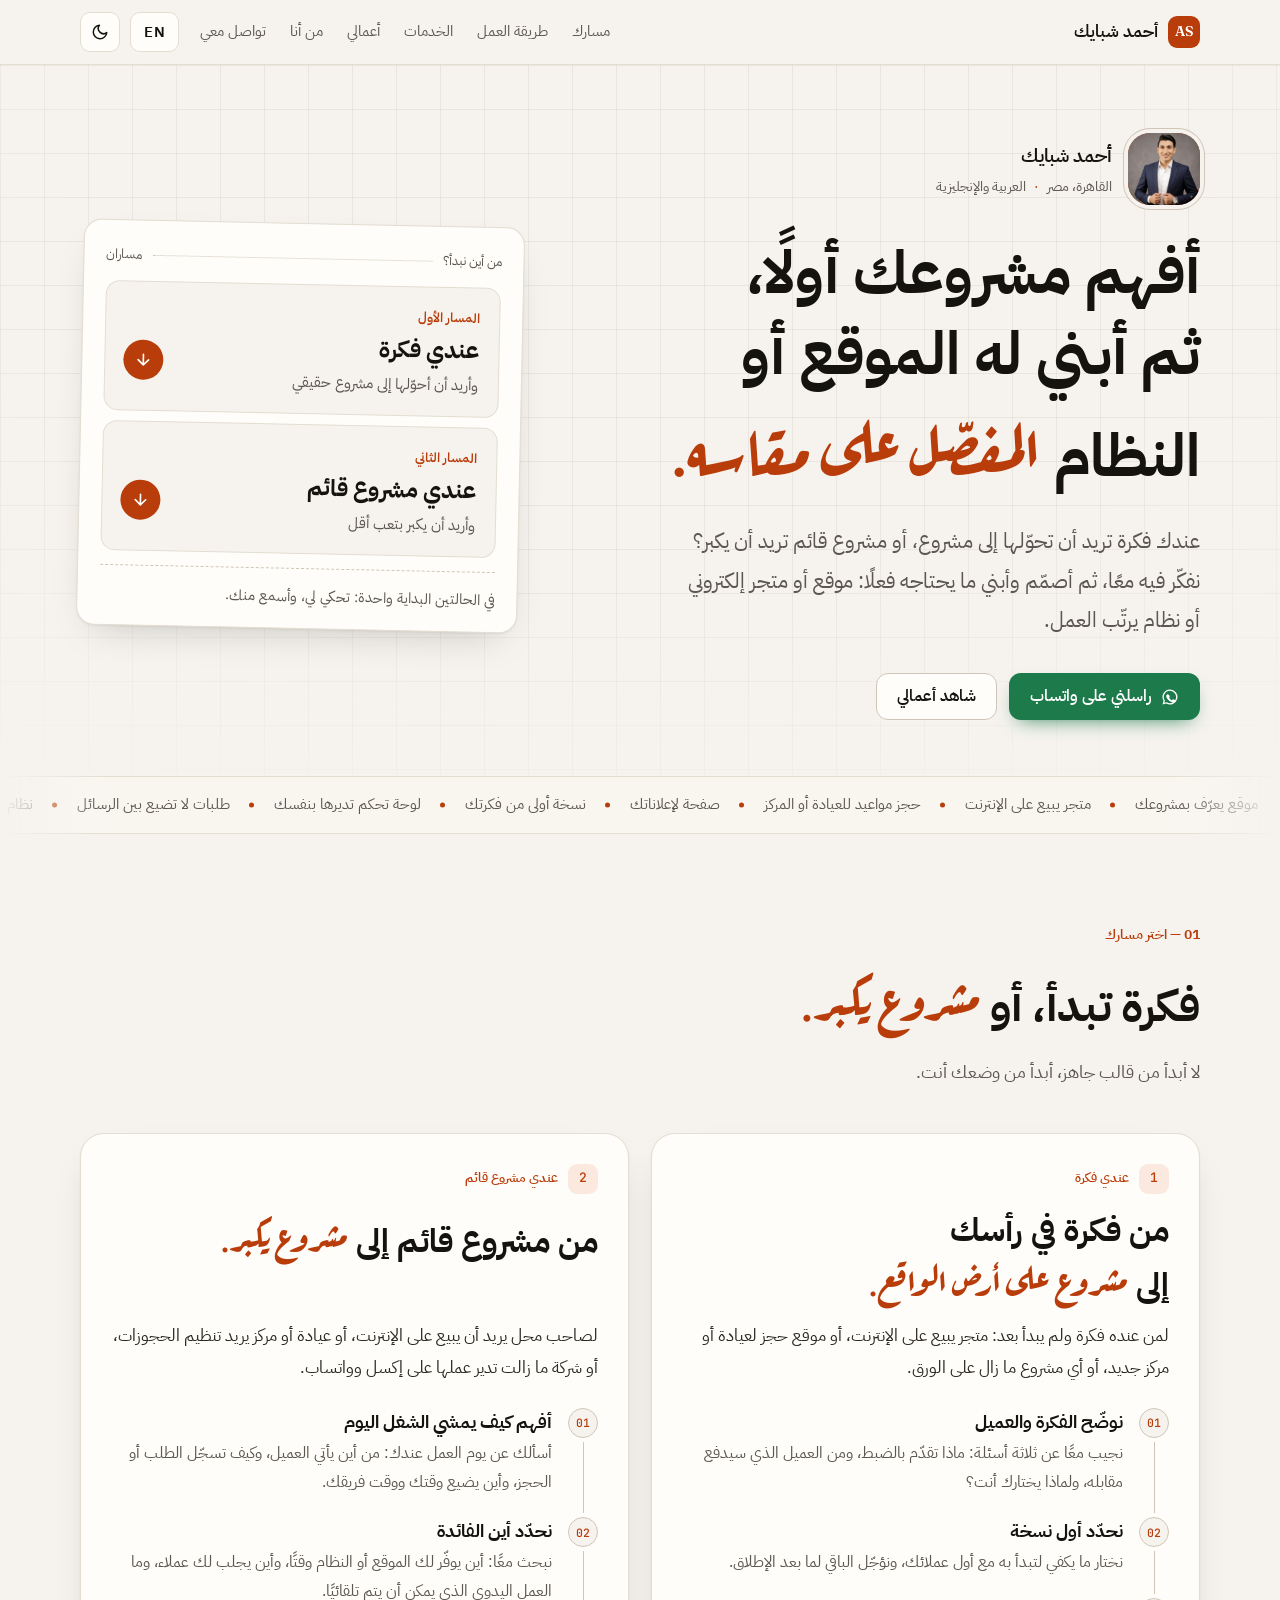
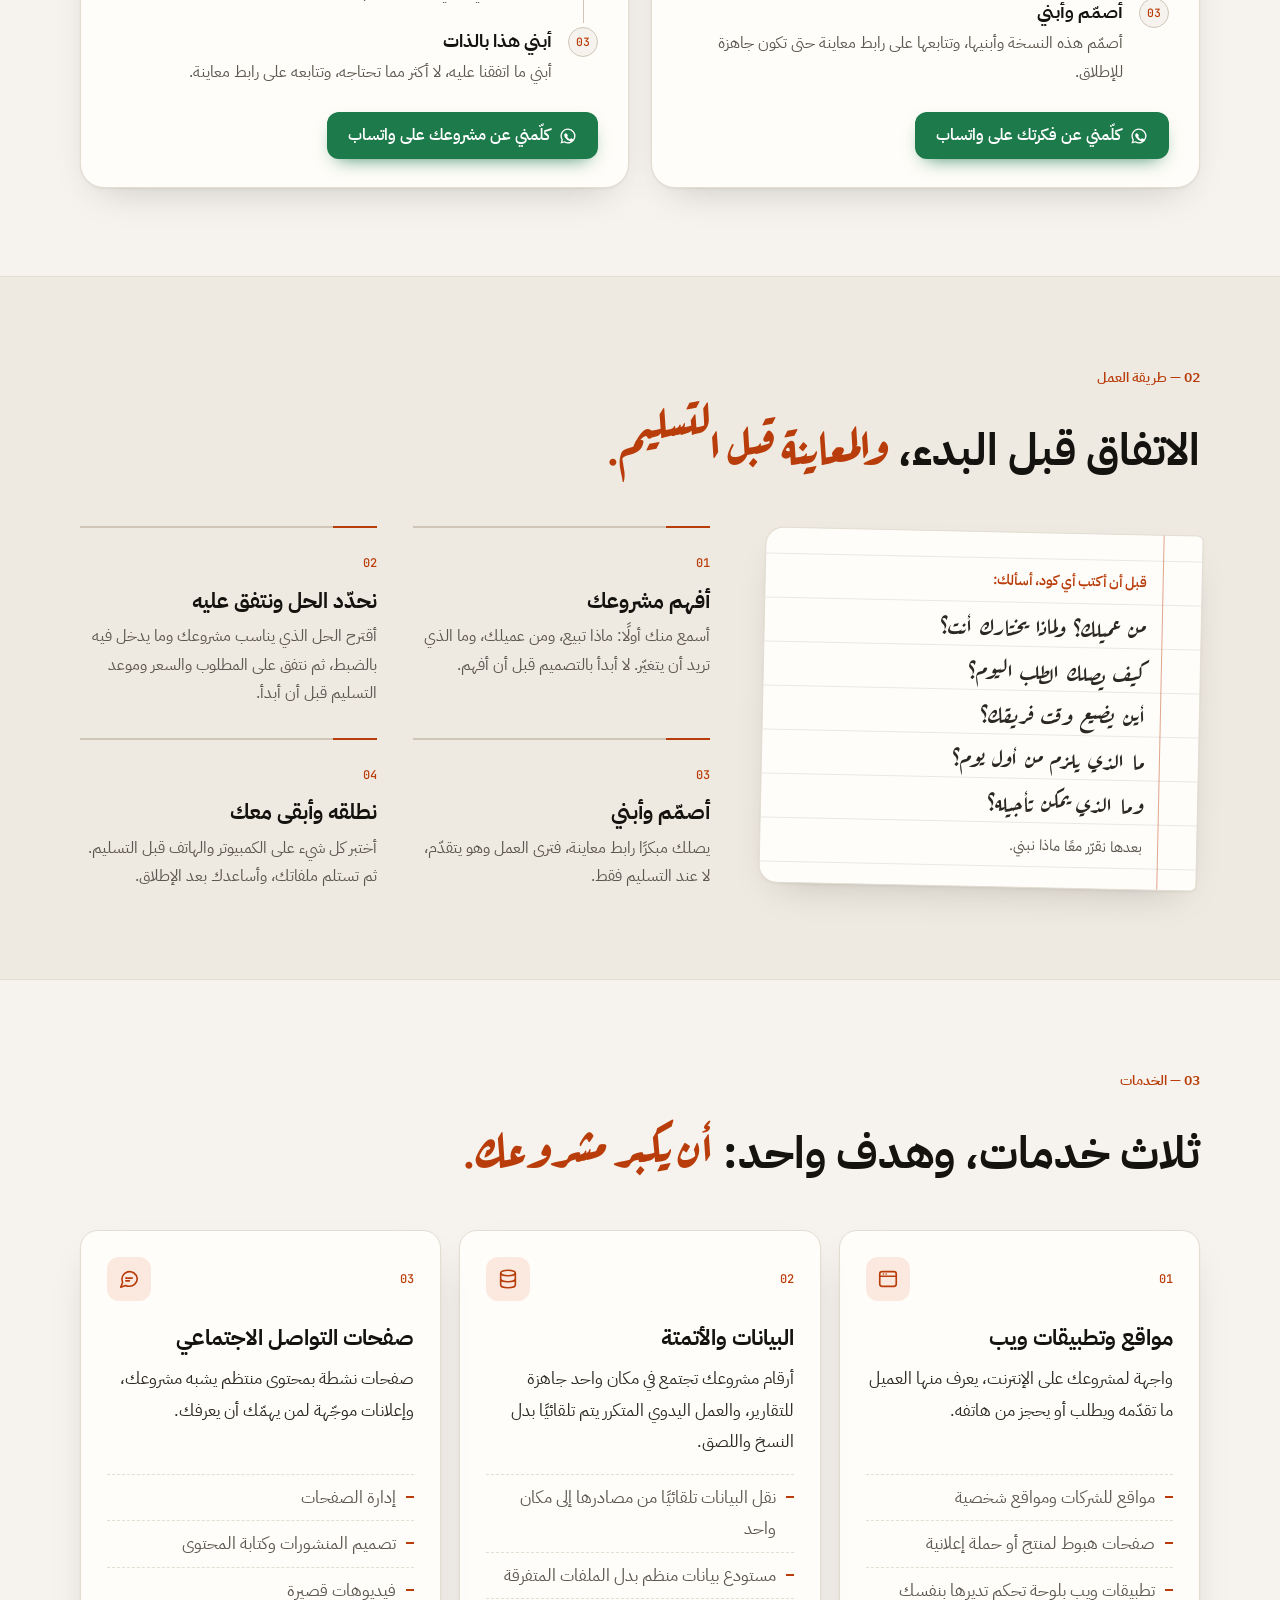
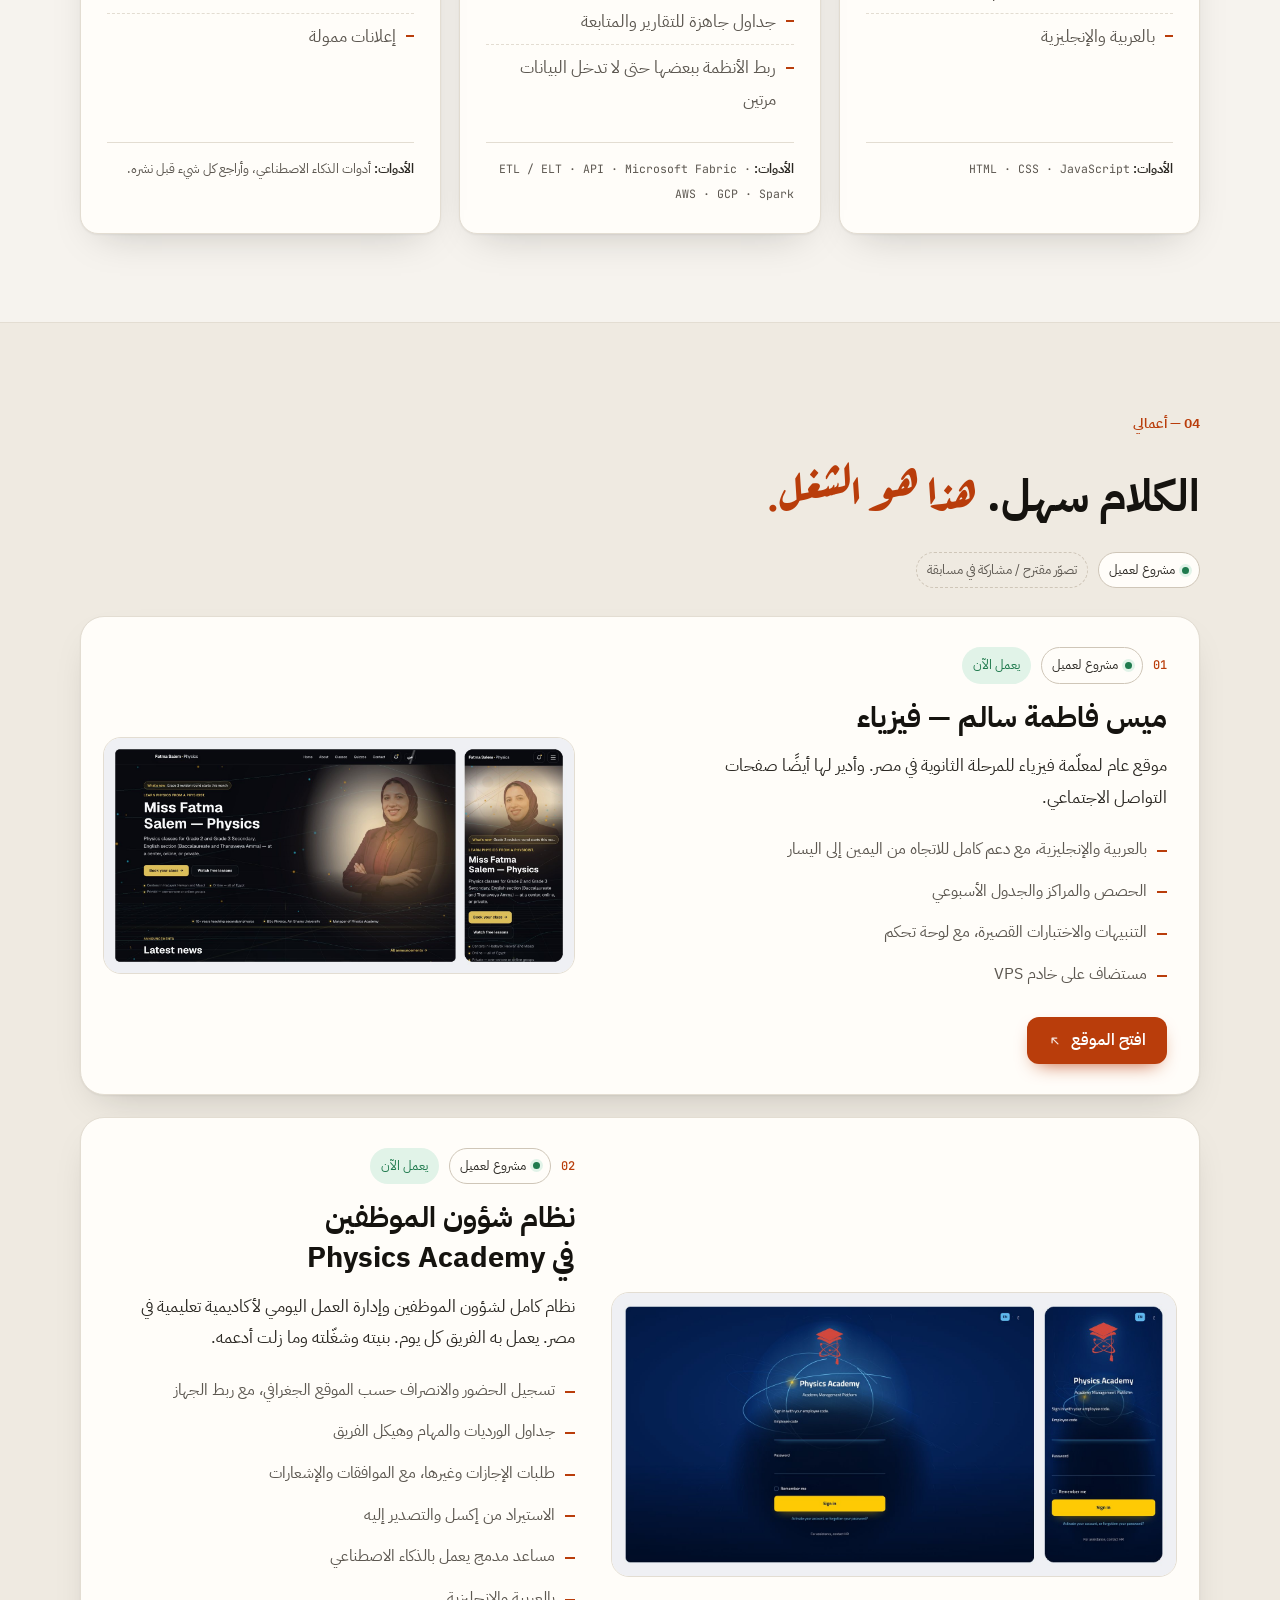
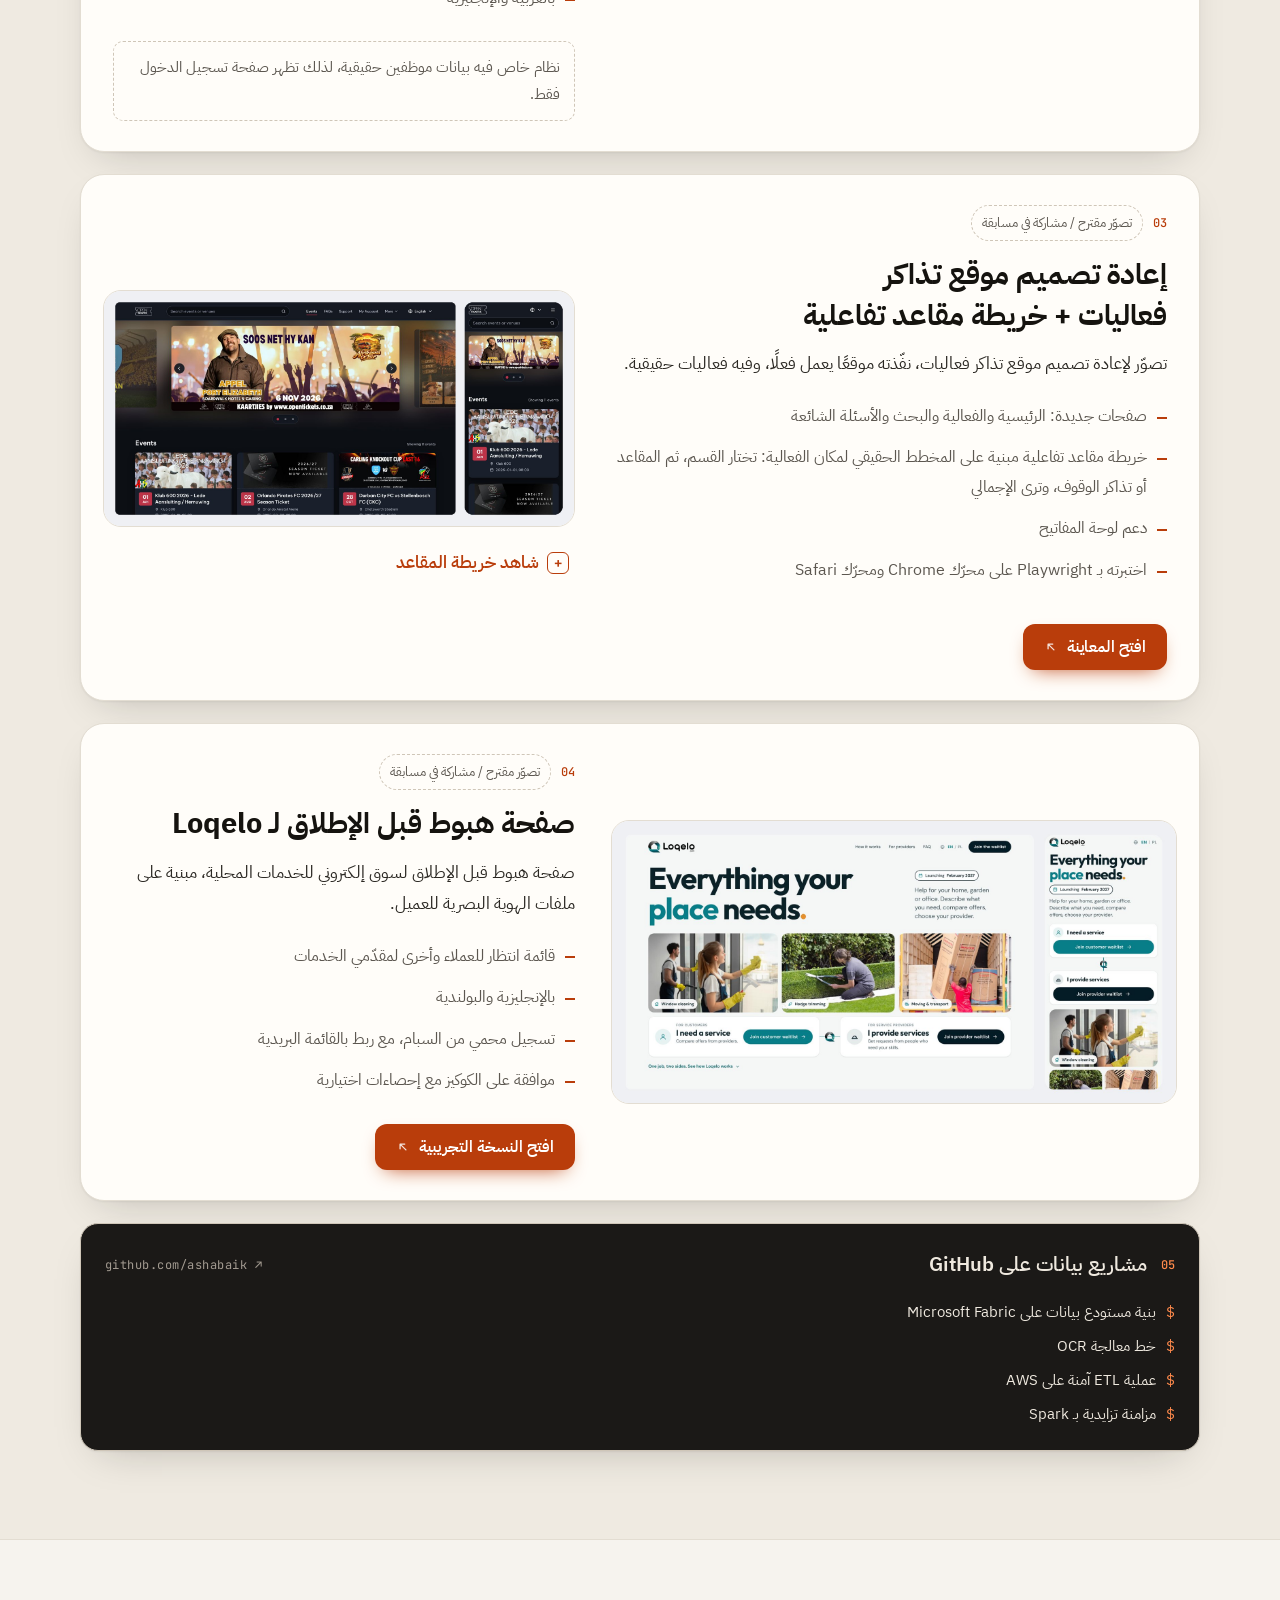
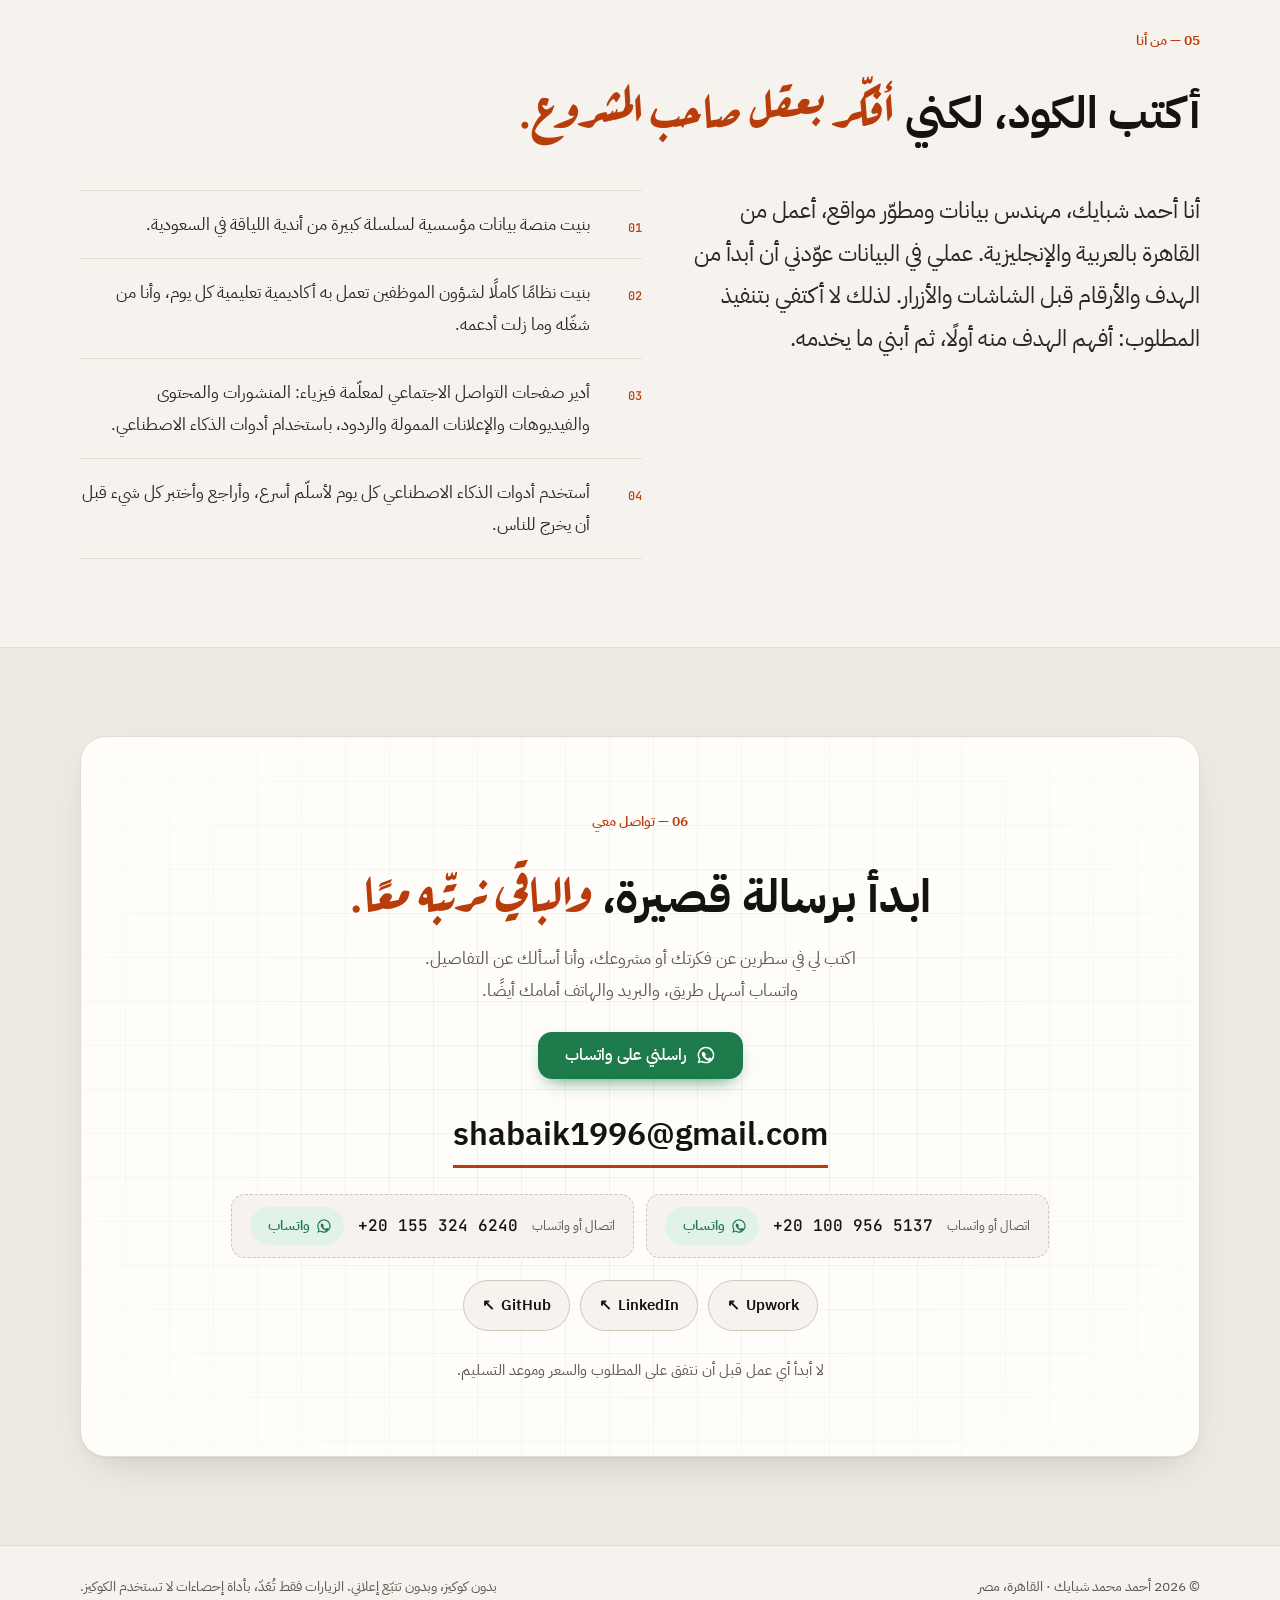
==== commit a245c494: "Remove the employee count and generalise the HR system lines The number belongs to the client, so it" ====
--- a/ar/index.html
+++ b/ar/index.html
@@ -296,7 +296,7 @@
         <div class="case-body">
           <p class="case-meta"><span class="num project-num"></span><span class="badge badge-client"><span class="dot" aria-hidden="true"></span>مشروع لعميل</span><span class="badge badge-live">يعمل الآن</span></p>
           <h3>نظام شؤون الموظفين في <span lang="en">Physics Academy</span></h3>
-          <p class="case-desc">نظام كامل لشؤون الموظفين وإدارة العمل اليومي لأكاديمية تعليمية في مصر. يستخدمه حوالي 70 موظفًا كل يوم. بنيته وشغّلته وما زلت أدعمه.</p>
+          <p class="case-desc">نظام كامل لشؤون الموظفين وإدارة العمل اليومي لأكاديمية تعليمية في مصر. يعمل به الفريق كل يوم. بنيته وشغّلته وما زلت أدعمه.</p>
           <ul class="case-list">
             <li>تسجيل الحضور والانصراف حسب الموقع الجغرافي، مع ربط الجهاز</li>
             <li>جداول الورديات والمهام وهيكل الفريق</li>
@@ -387,7 +387,7 @@
         <p class="about-lead reveal">أنا أحمد شبايك، مهندس بيانات ومطوّر مواقع، أعمل من القاهرة بالعربية والإنجليزية. عملي في البيانات عوّدني أن أبدأ من الهدف والأرقام قبل الشاشات والأزرار. لذلك لا أكتفي بتنفيذ المطلوب: أفهم الهدف منه أولًا، ثم أبني ما يخدمه.</p>
         <ul class="fact-list">
           <li class="reveal"><span class="num">01</span><p>بنيت منصة بيانات مؤسسية لسلسلة كبيرة من أندية اللياقة في السعودية.</p></li>
-          <li class="reveal"><span class="num">02</span><p>بنيت نظام شؤون الموظفين الذي تعمل به أكاديمية فيزياء في مصر. يستخدمه حوالي 70 موظفًا كل يوم، وأنا من شغّله وما زلت أدعمه.</p></li>
+          <li class="reveal"><span class="num">02</span><p>بنيت نظامًا كاملًا لشؤون الموظفين تعمل به أكاديمية تعليمية كل يوم، وأنا من شغّله وما زلت أدعمه.</p></li>
           <li class="reveal"><span class="num">03</span><p>أدير صفحات التواصل الاجتماعي لمعلّمة فيزياء: المنشورات والمحتوى والفيديوهات والإعلانات الممولة والردود، باستخدام أدوات الذكاء الاصطناعي.</p></li>
           <li class="reveal"><span class="num">04</span><p>أستخدم أدوات الذكاء الاصطناعي كل يوم لأسلّم أسرع، وأراجع وأختبر كل شيء قبل أن يخرج للناس.</p></li>
         </ul>
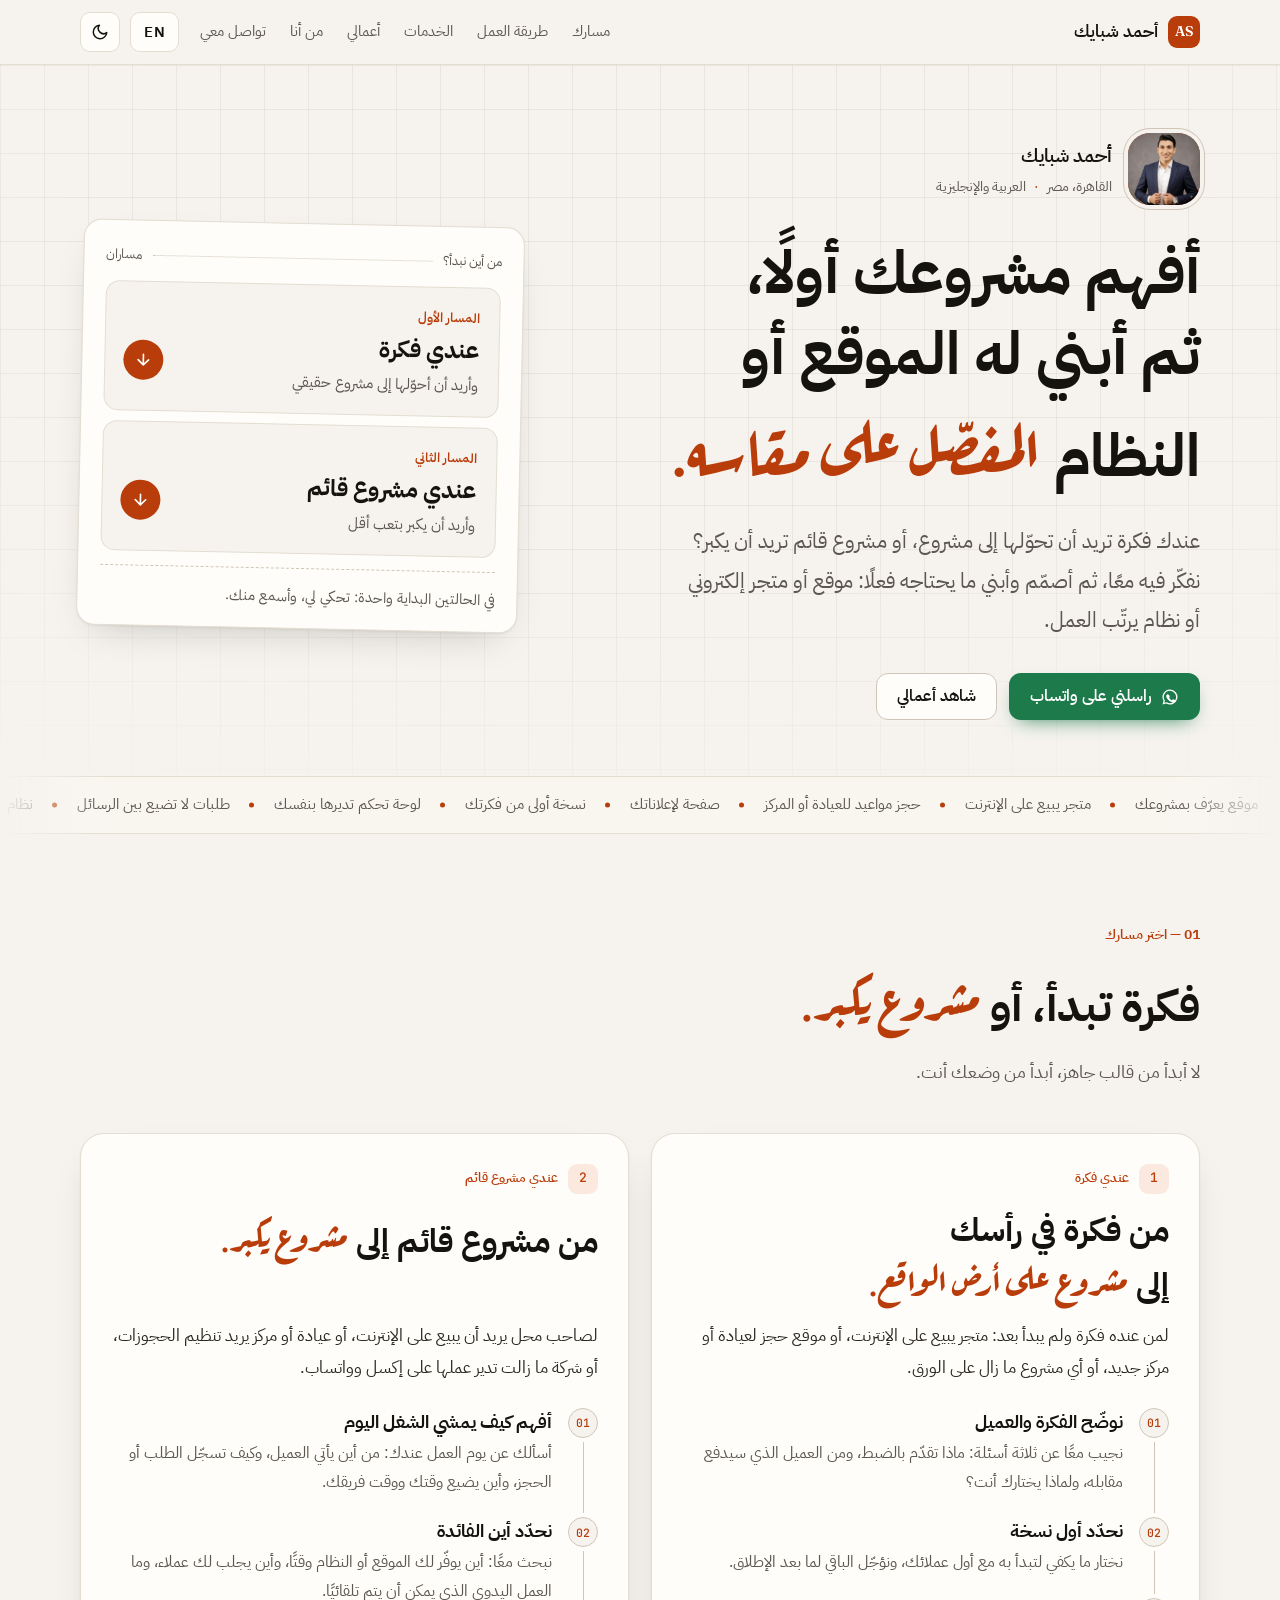
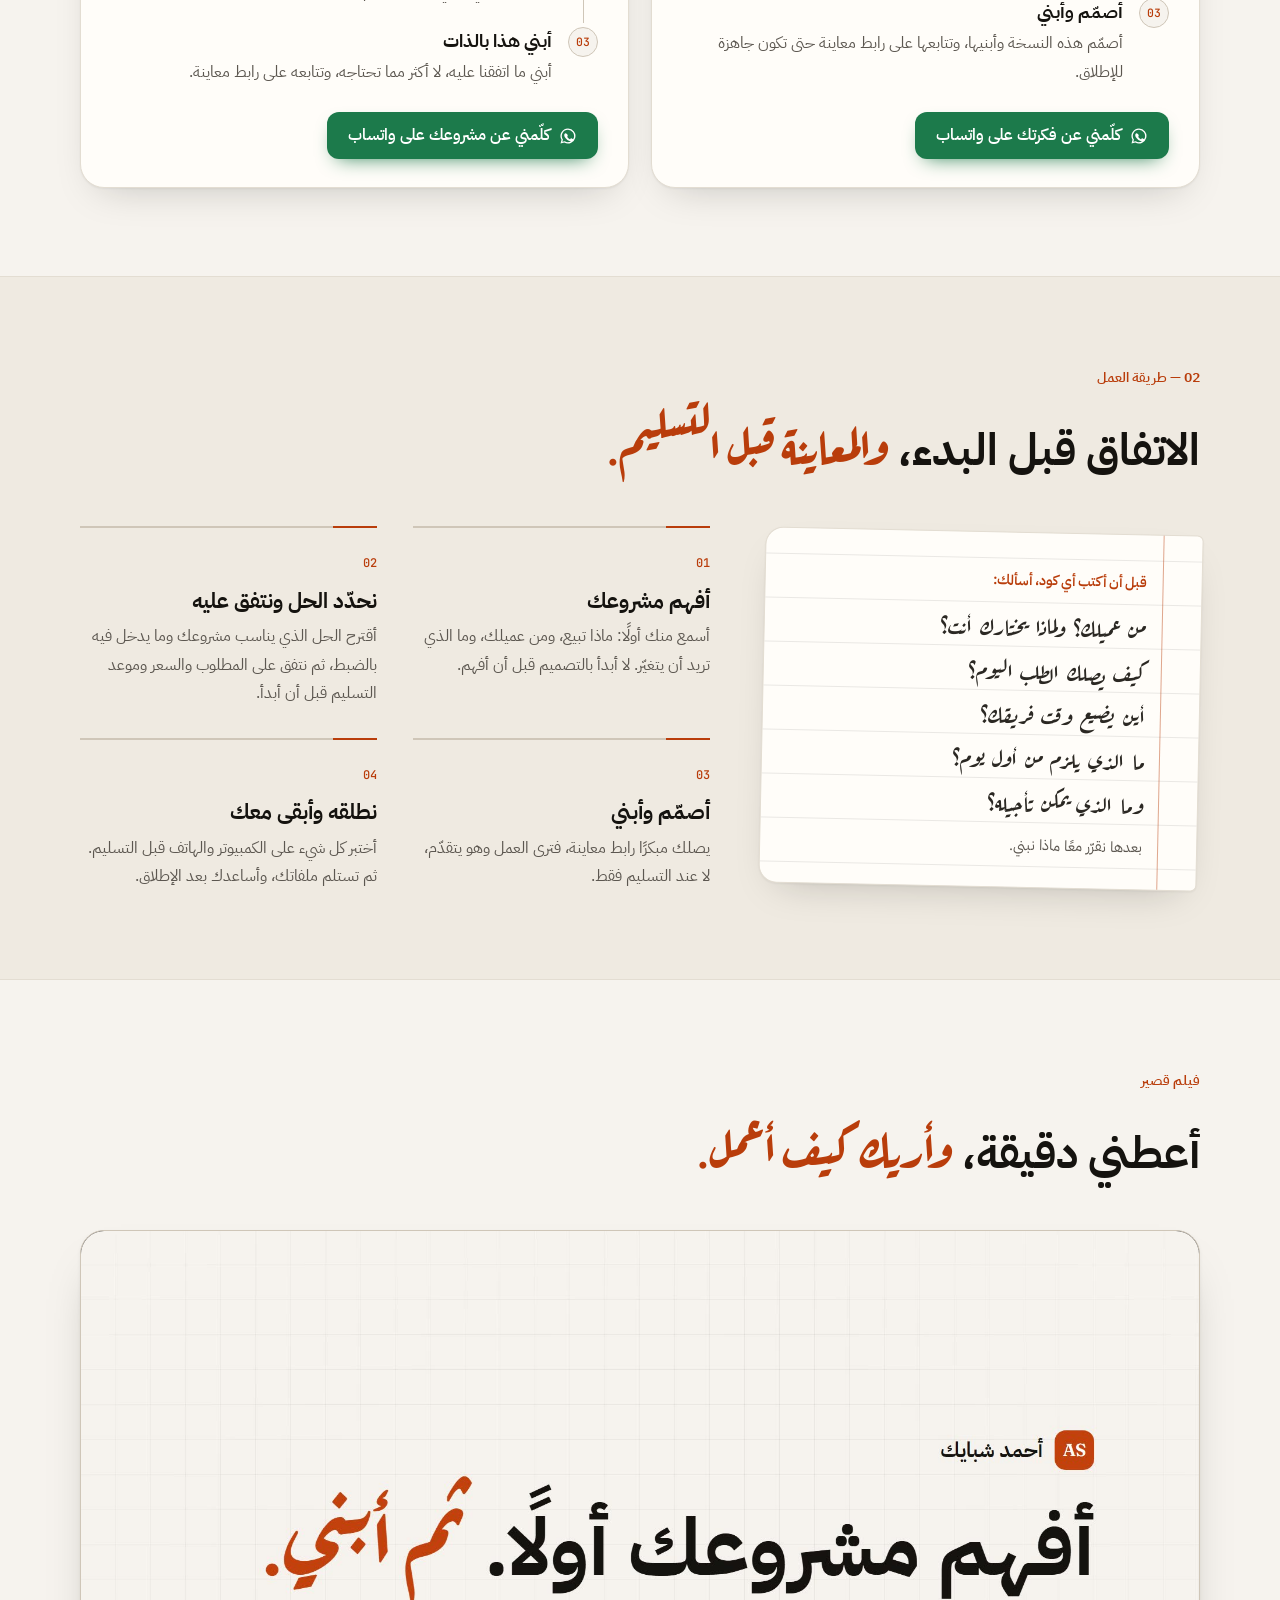
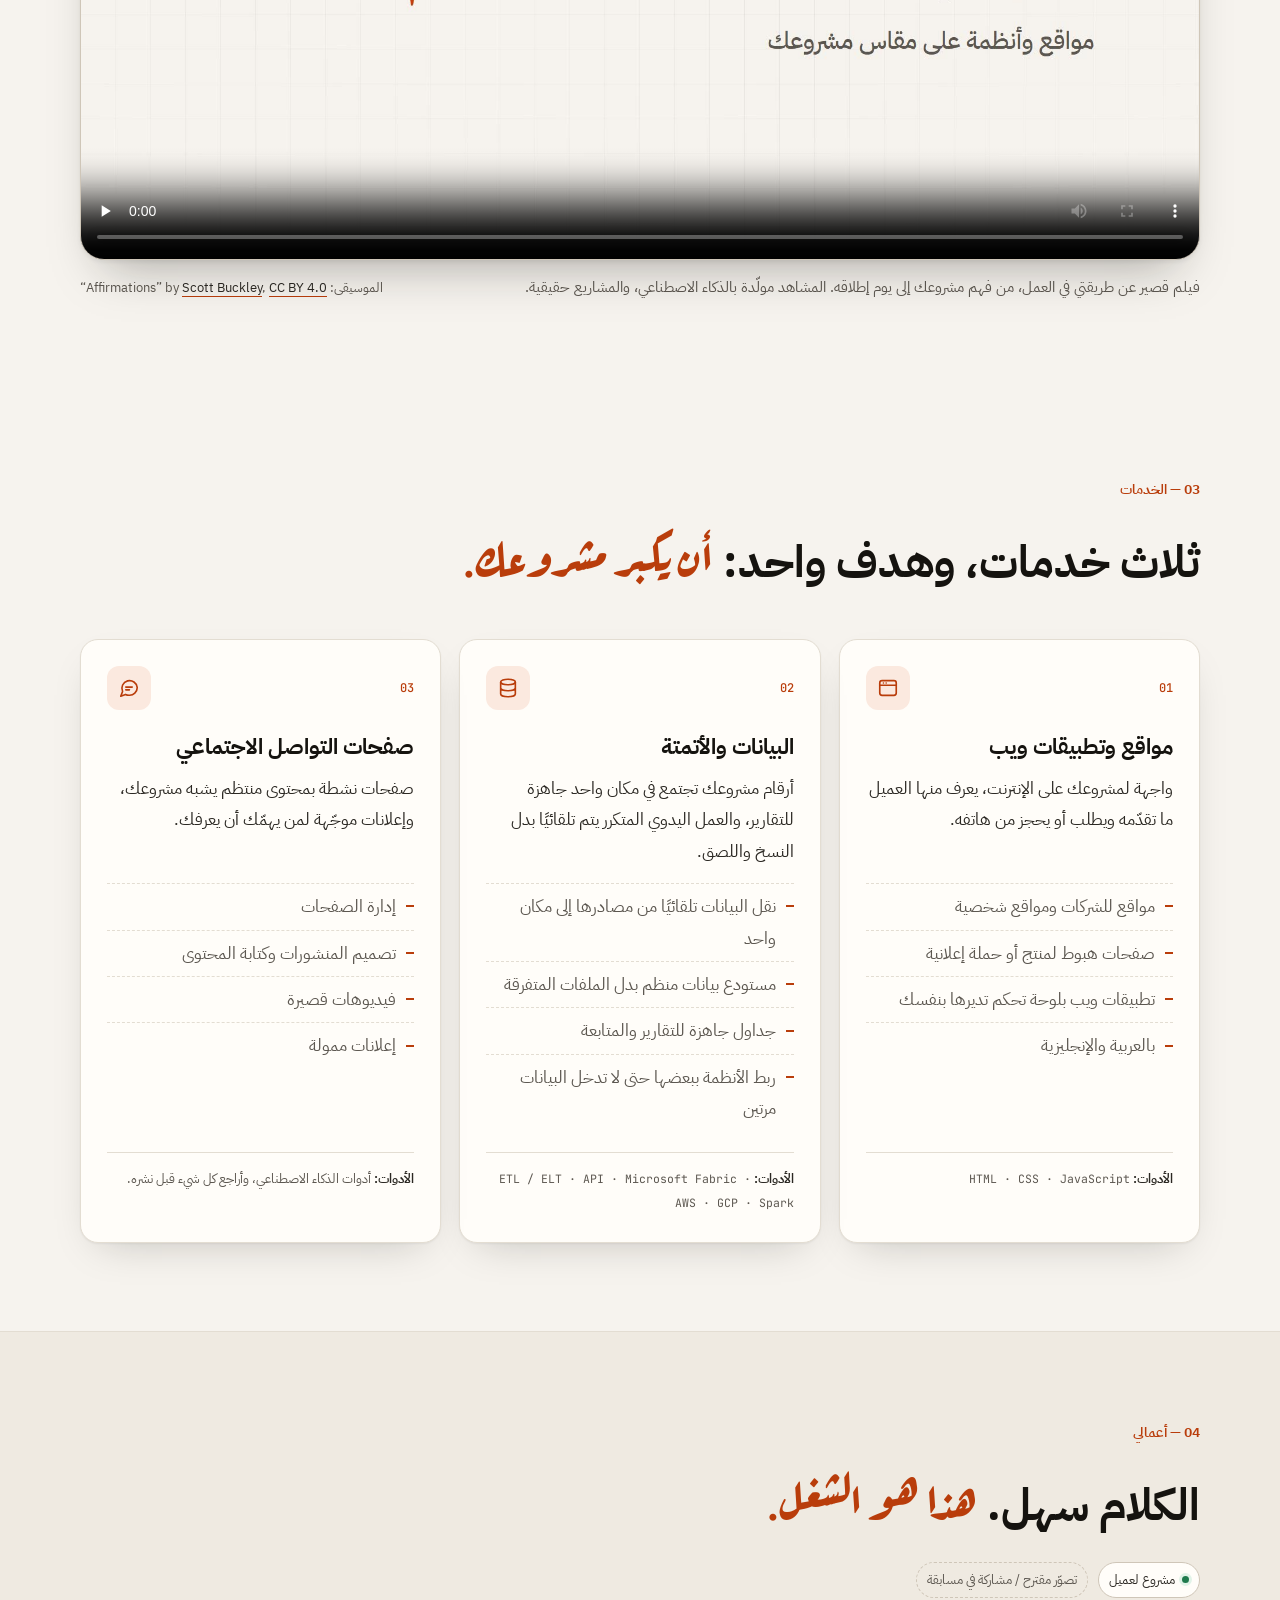
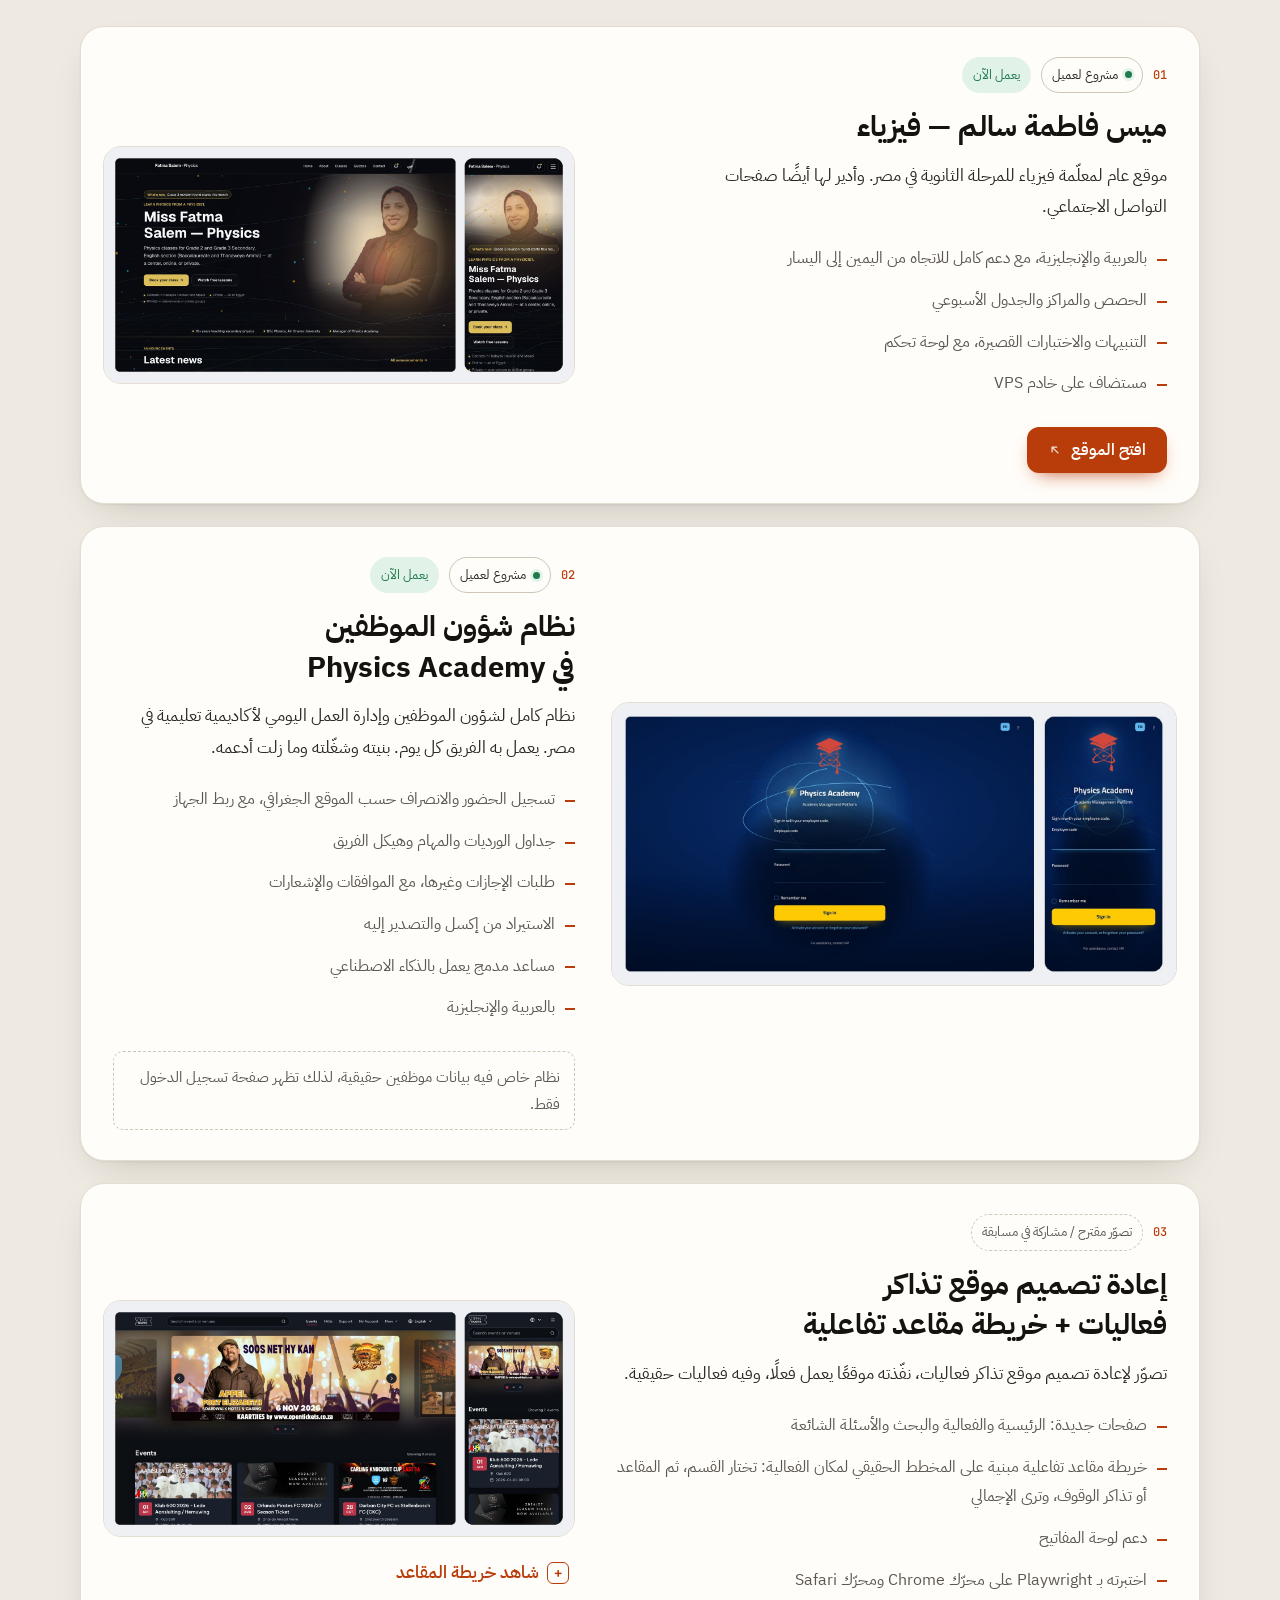
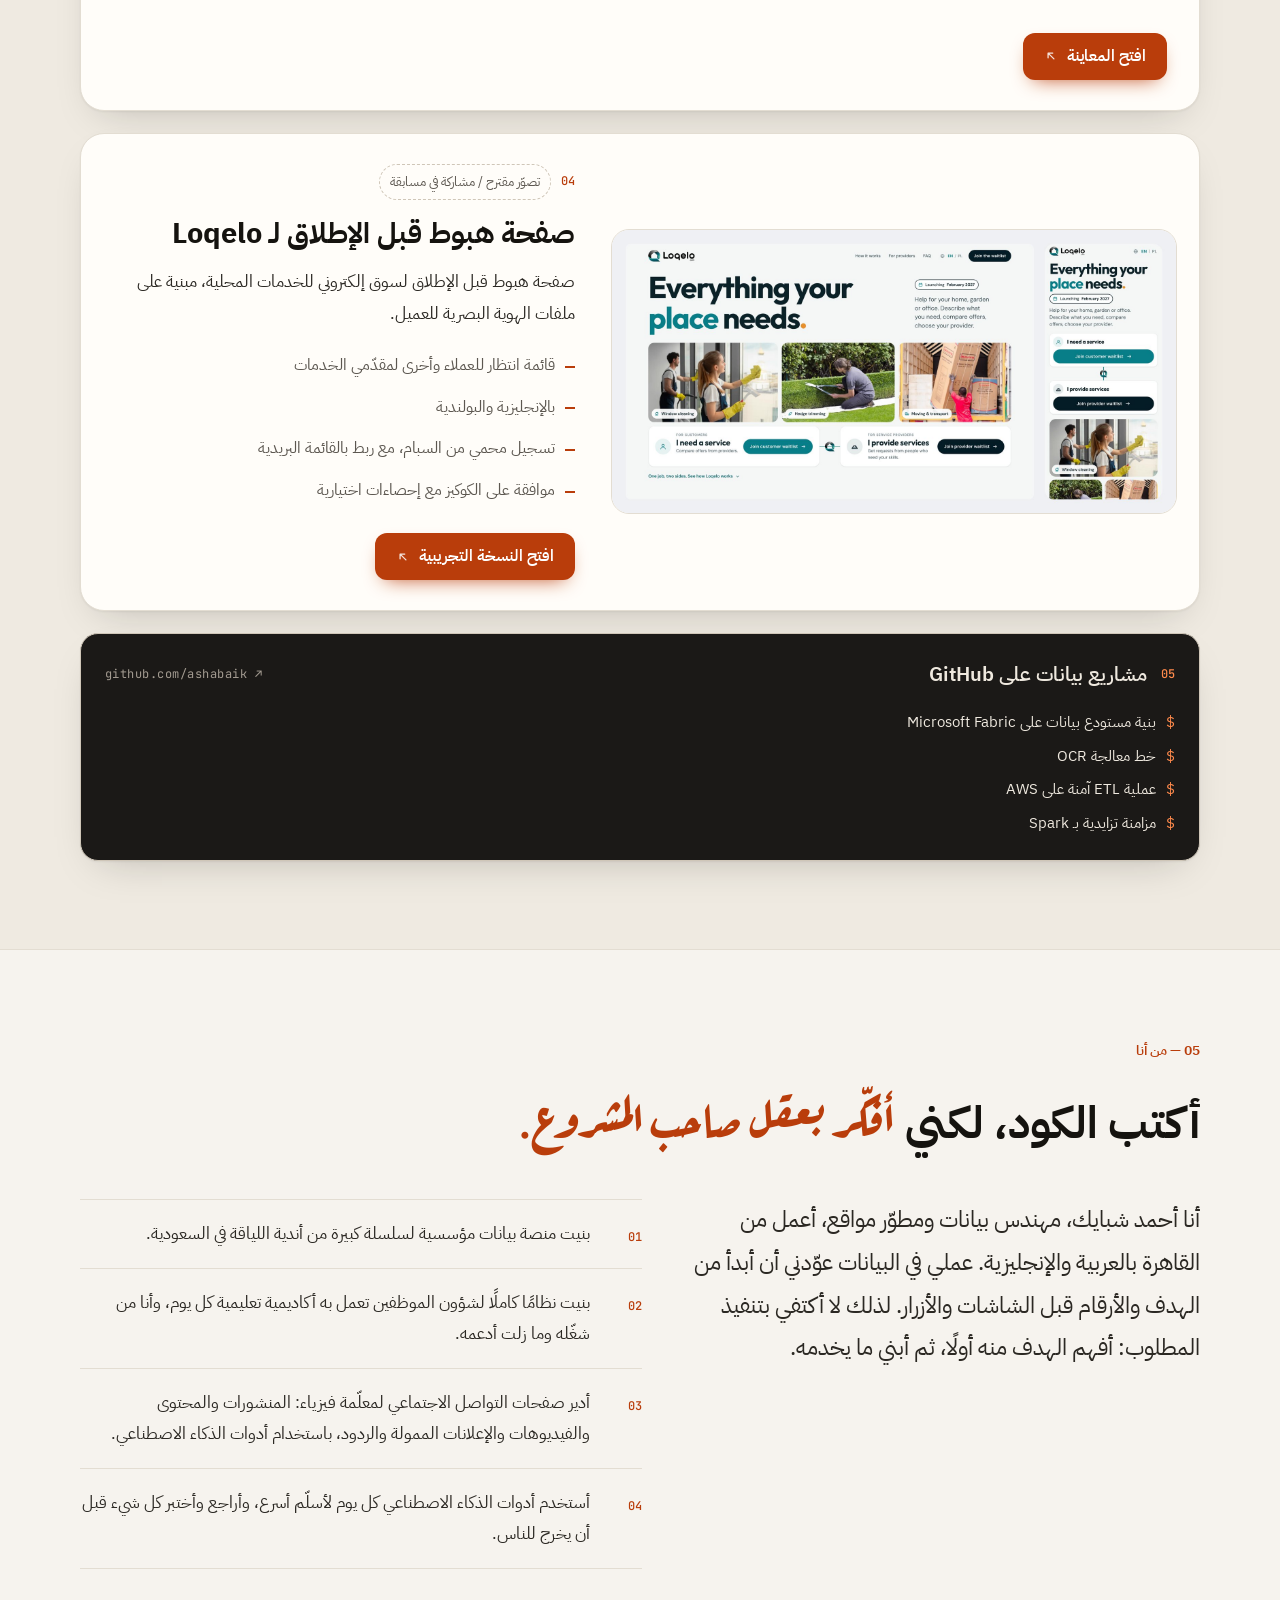
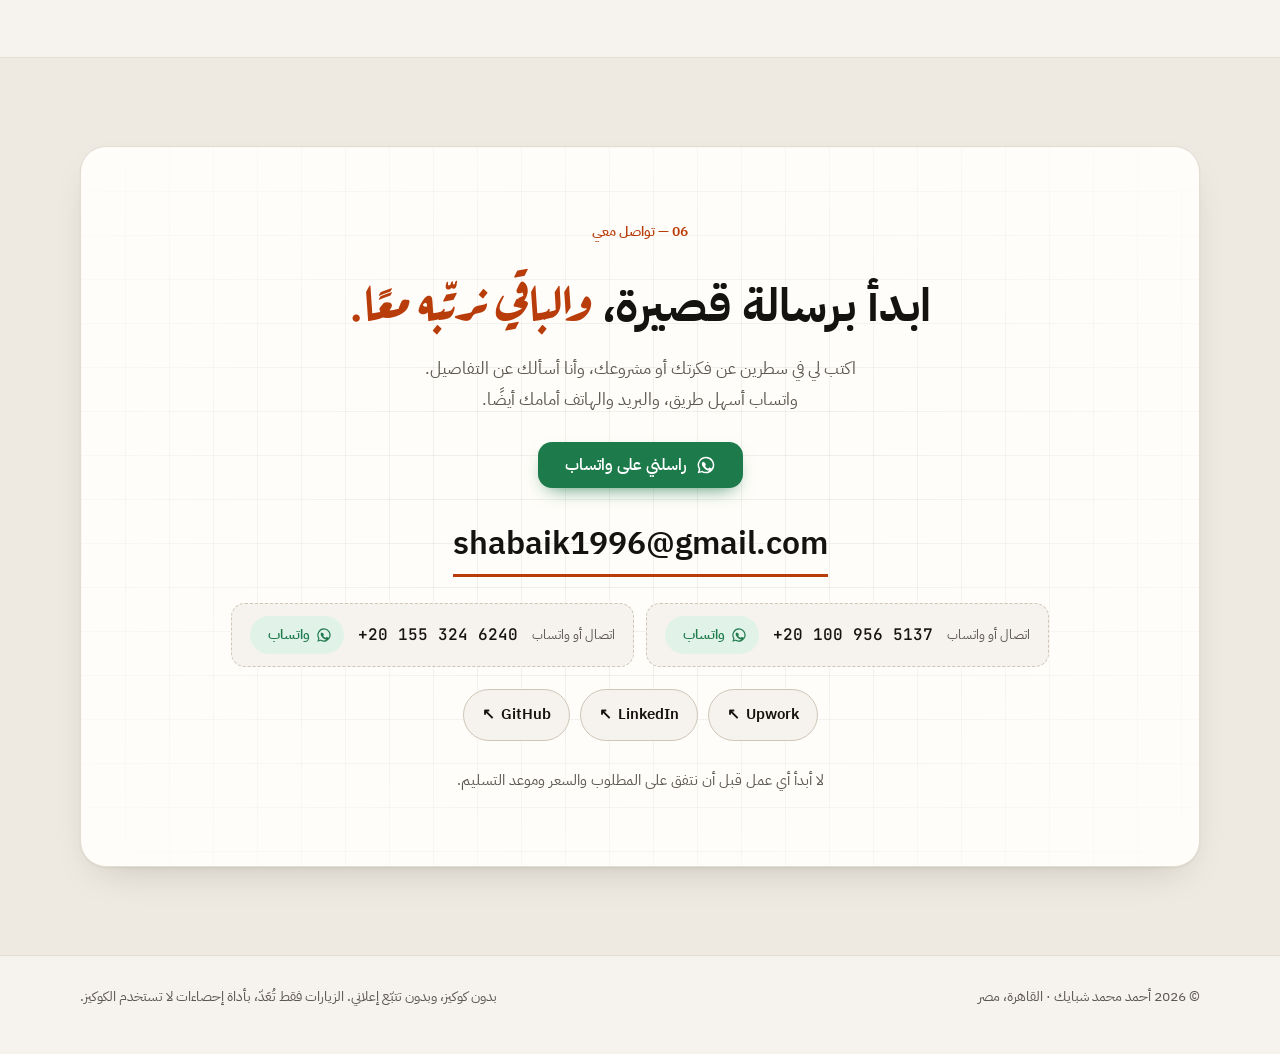
==== commit 09658e00: "Add the brand film to both pages A 71-second film on how I work, in English and Arabic. Wide screens" ====
--- a/ar/index.html
+++ b/ar/index.html
@@ -196,6 +196,28 @@
     </div>
   </section>
 
+  <!-- الفيلم: النسخة العرضية على الشاشات الواسعة والطولية على الهاتف. لا يُحمَّل شيء قبل الضغط على زر التشغيل. -->
+  <section class="section" id="film">
+    <div class="wrap">
+      <div class="section-head reveal">
+        <p class="eyebrow">فيلم قصير</p>
+        <h2>أعطني دقيقة، <em>وأريك كيف أعمل.</em></h2>
+      </div>
+      <figure class="film reveal">
+        <div class="film-frame has-vertical">
+          <video controls playsinline preload="none" poster="../video/ahmed-promo-ar-16x9-poster.jpg" data-poster-tall="../video/ahmed-promo-ar-9x16-poster.jpg" aria-label="فيلم قصير عن طريقة عمل أحمد شبايك، من أول حديث إلى يوم الإطلاق. موسيقى ونصوص على الشاشة، بدون كلام.">
+            <source src="../video/ahmed-promo-ar-9x16.mp4" type="video/mp4" media="(max-width: 600px)">
+            <source src="../video/ahmed-promo-ar-16x9.mp4" type="video/mp4">
+          </video>
+        </div>
+        <figcaption class="film-meta">
+          <span>فيلم قصير عن طريقتي في العمل، من فهم مشروعك إلى يوم إطلاقه. المشاهد مولّدة بالذكاء الاصطناعي، والمشاريع حقيقية.</span>
+          <span class="film-credit">الموسيقى: <span class="ltr" lang="en">“Affirmations” by <a href="https://www.scottbuckley.com.au" target="_blank" rel="noopener">Scott Buckley</a>, <a href="https://creativecommons.org/licenses/by/4.0/" target="_blank" rel="noopener">CC BY 4.0</a></span><span class="sr-only"> (الروابط تفتح في تبويب جديد)</span></span>
+        </figcaption>
+      </figure>
+    </div>
+  </section>
+
   <!-- الخدمات -->
   <section class="section" id="services">
     <div class="wrap">
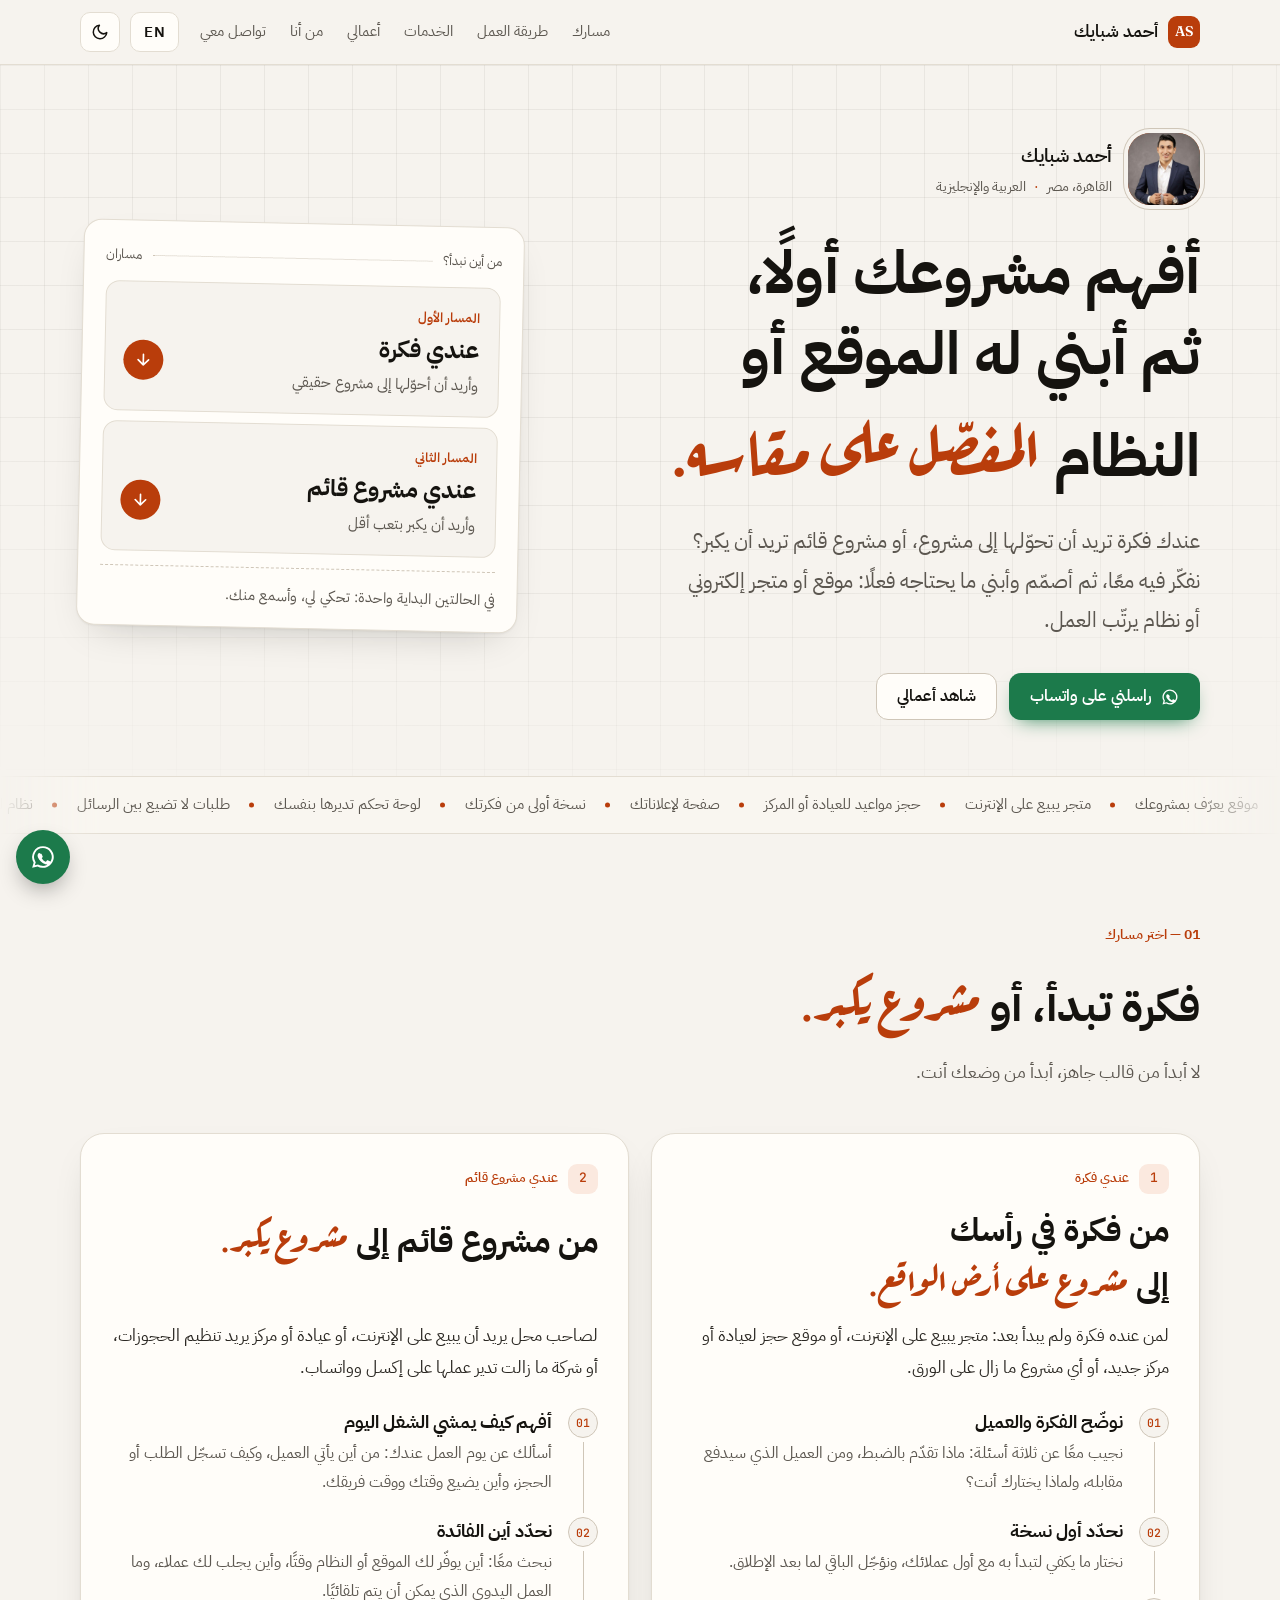
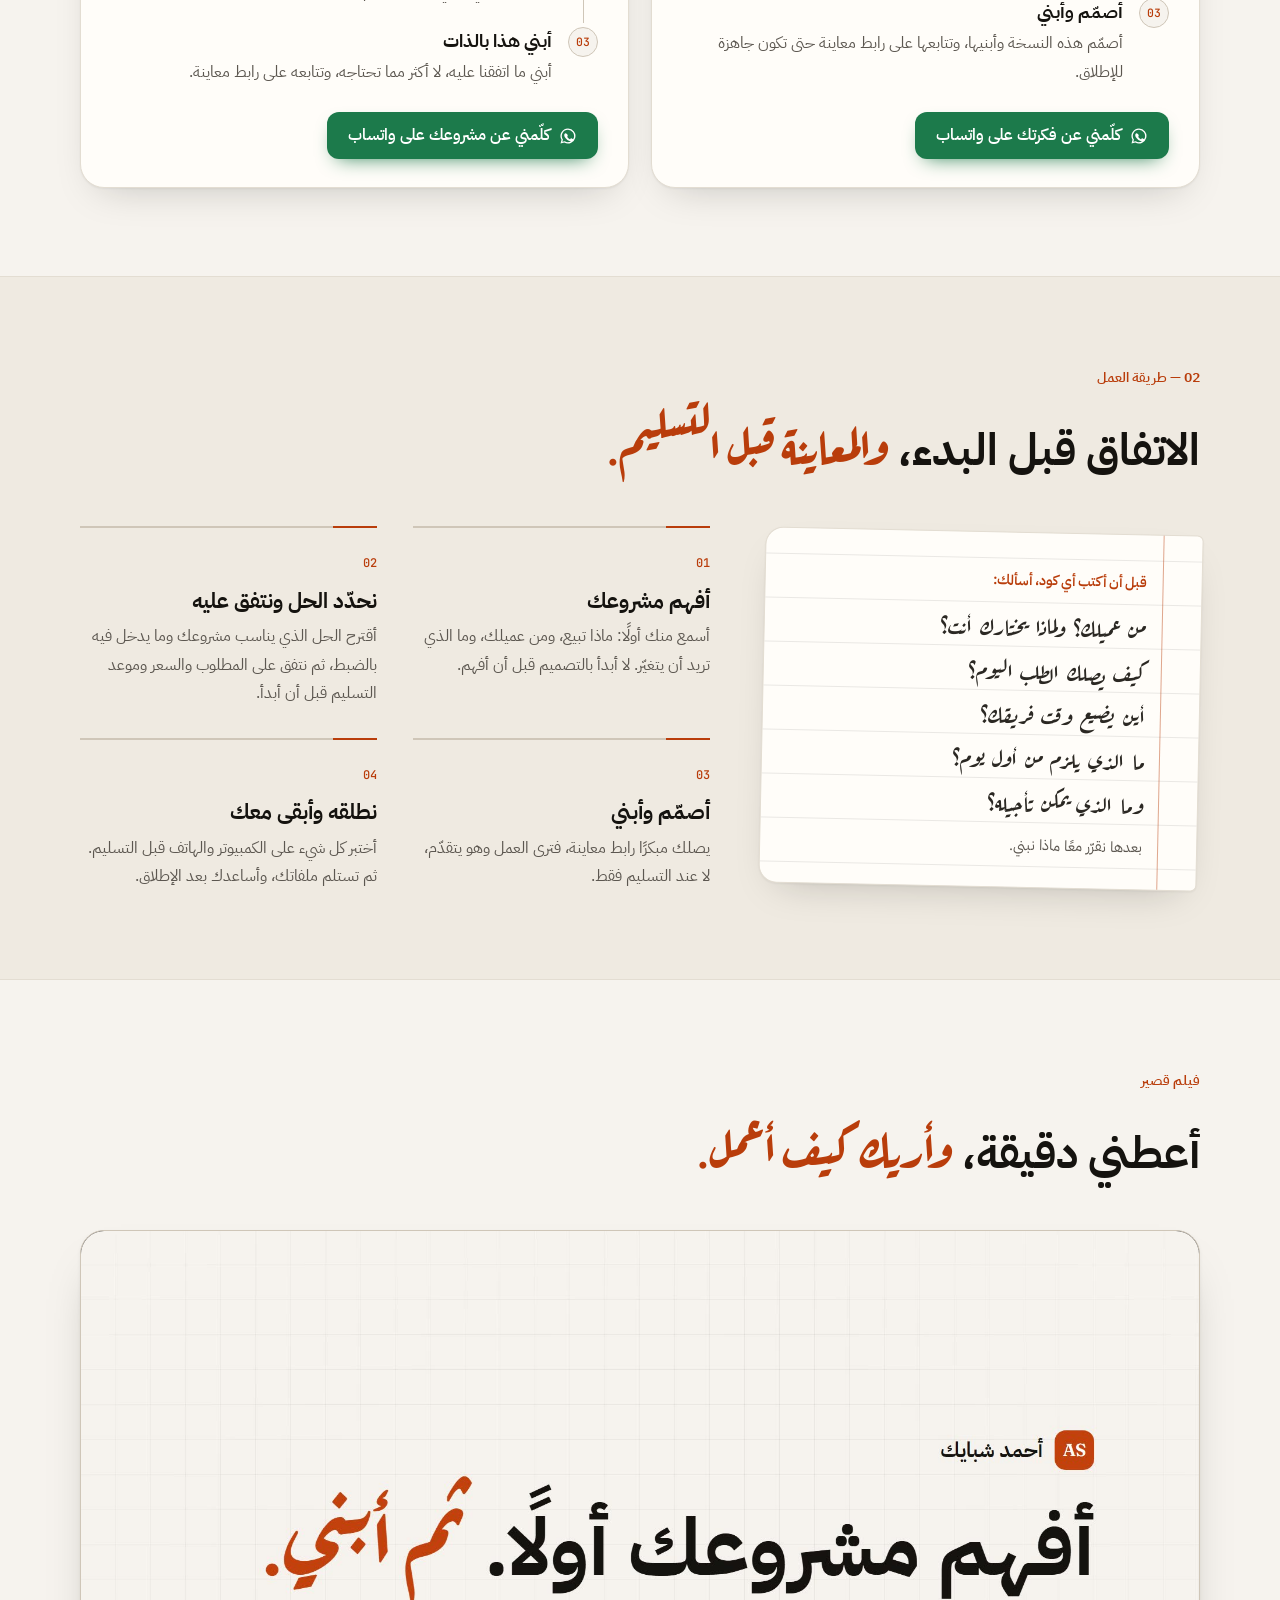
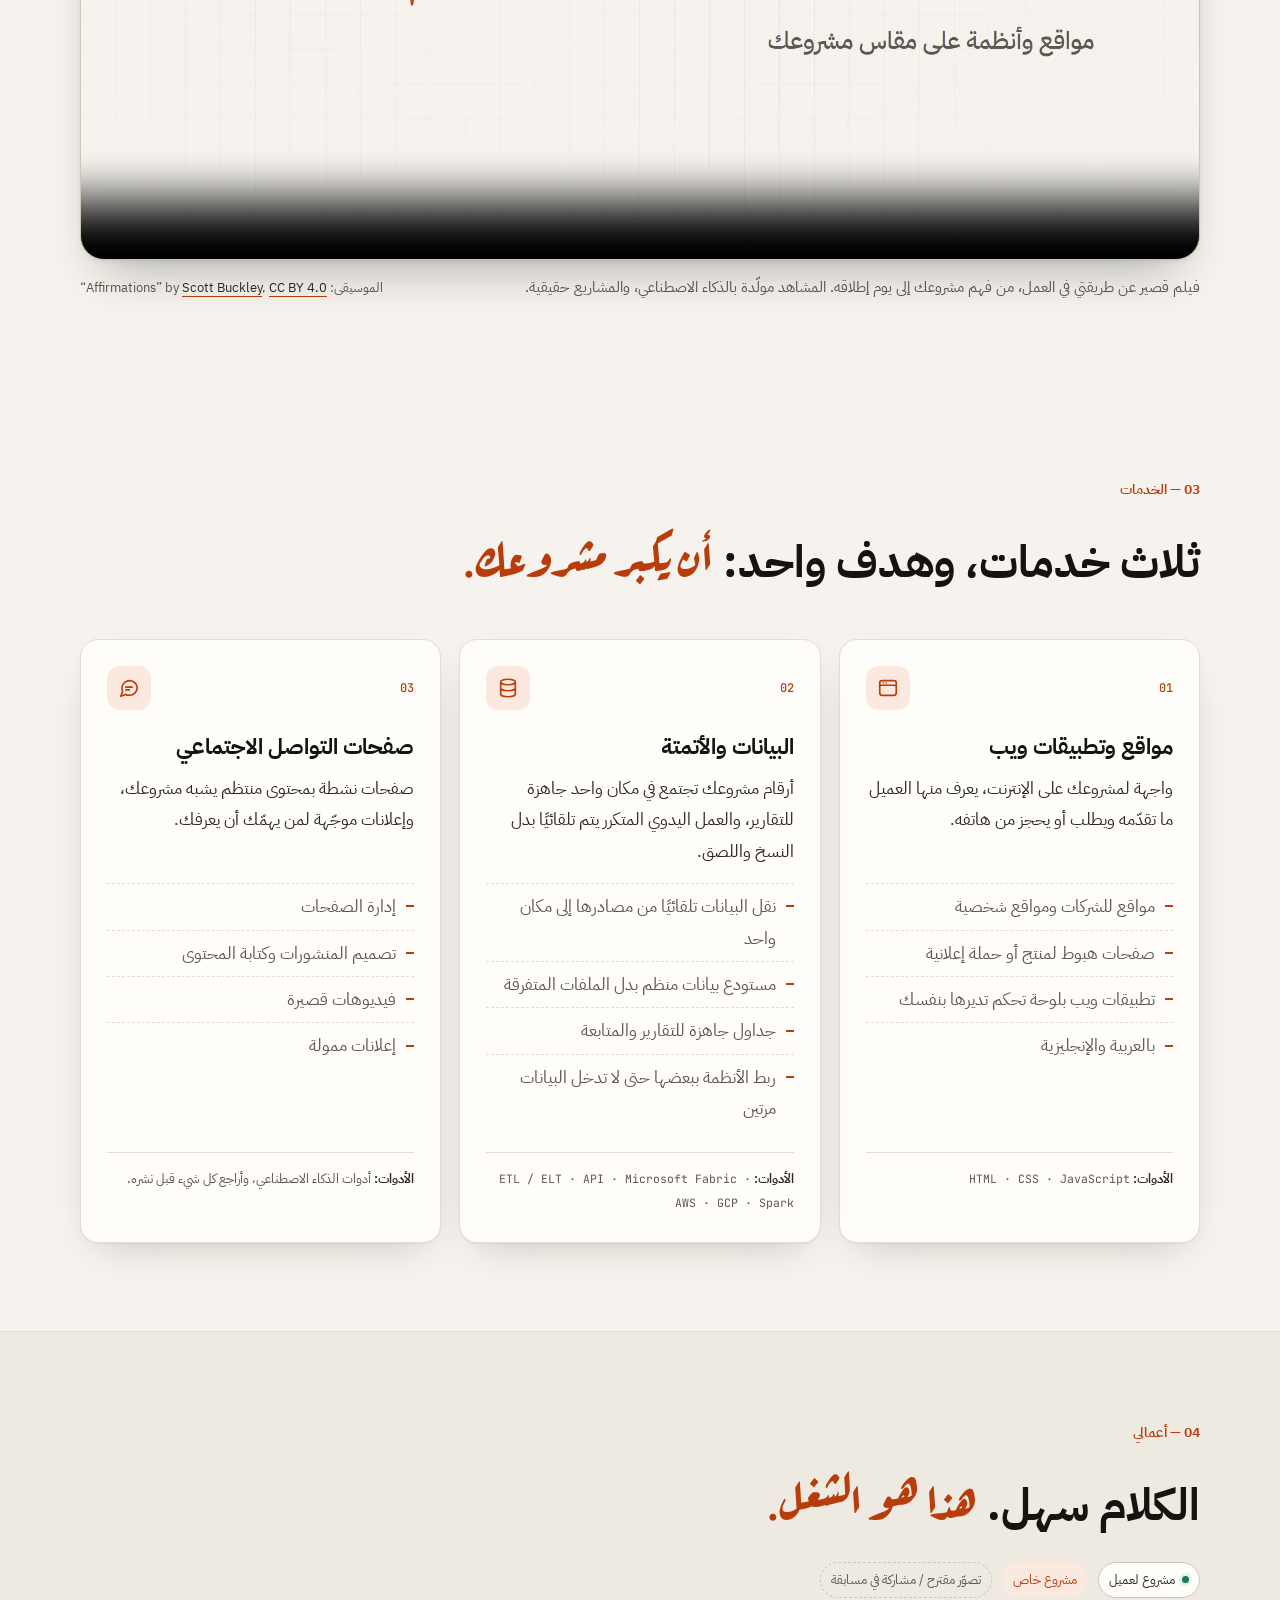
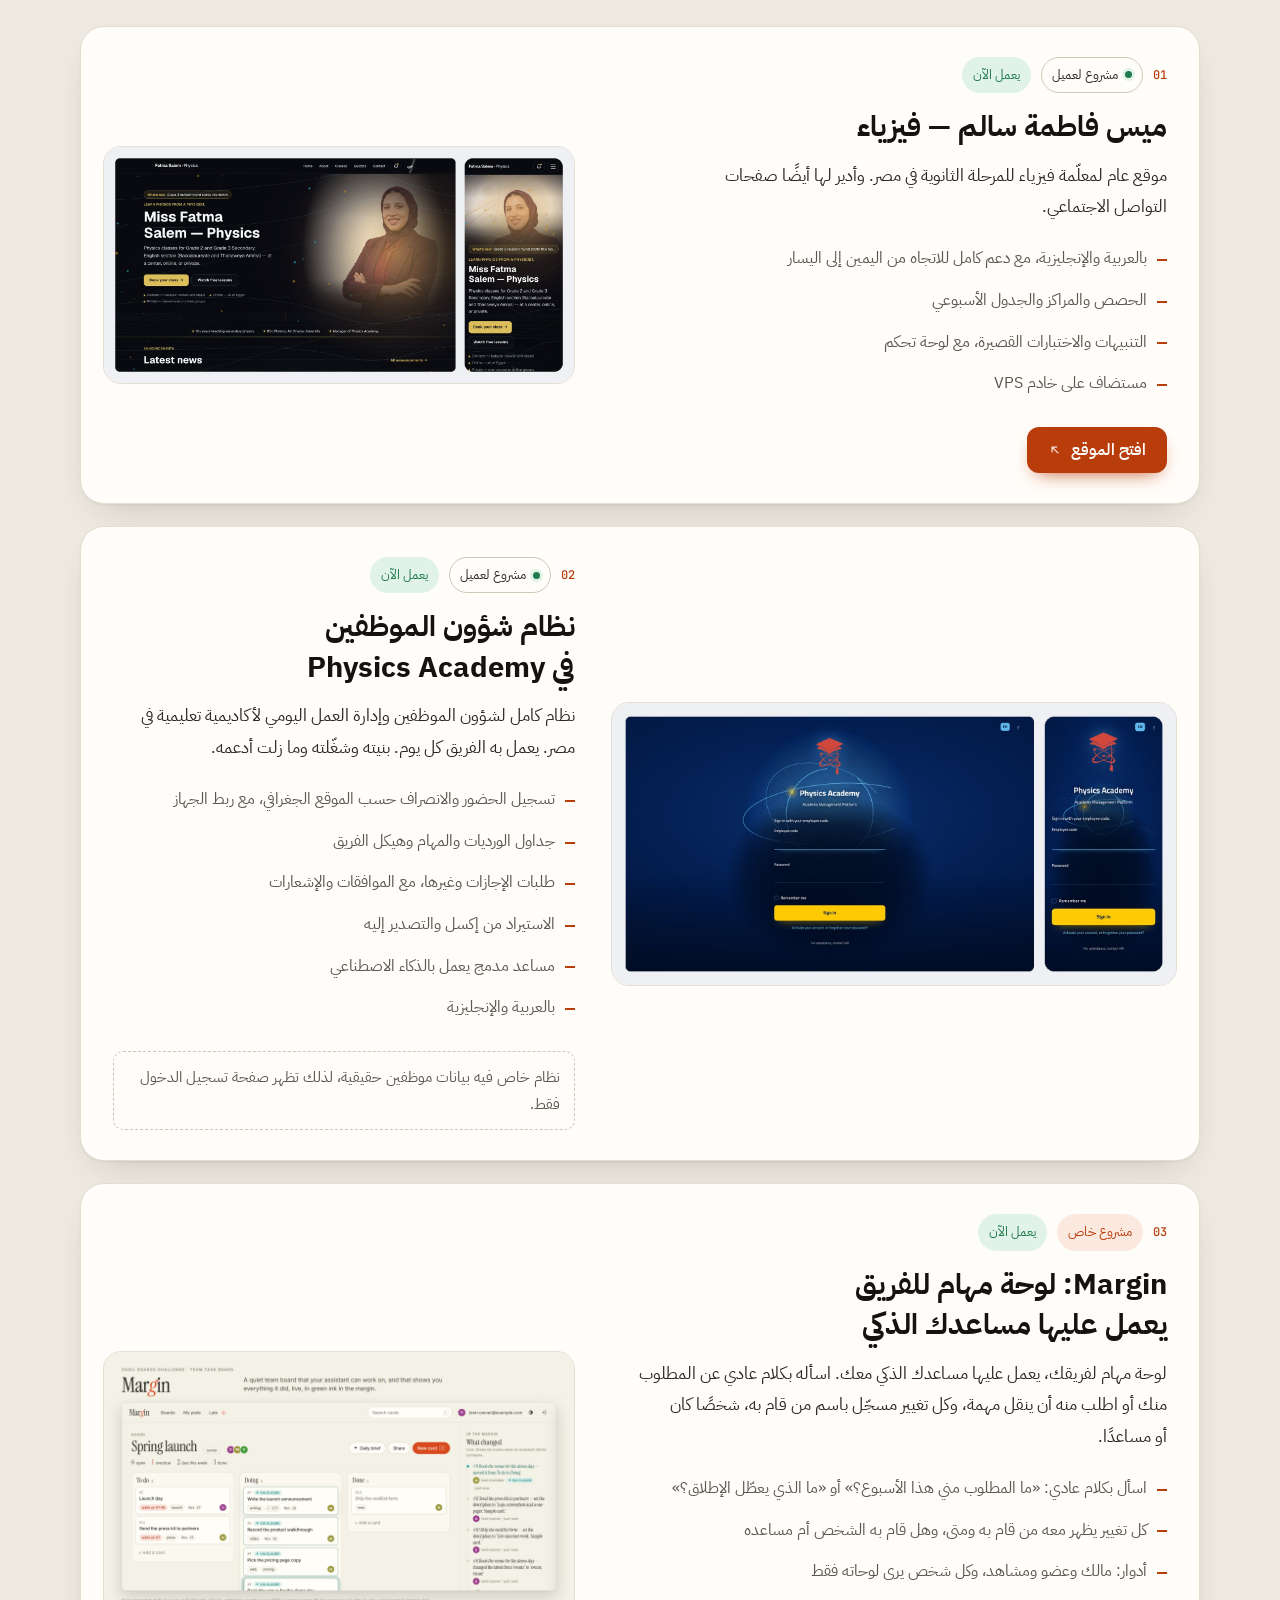
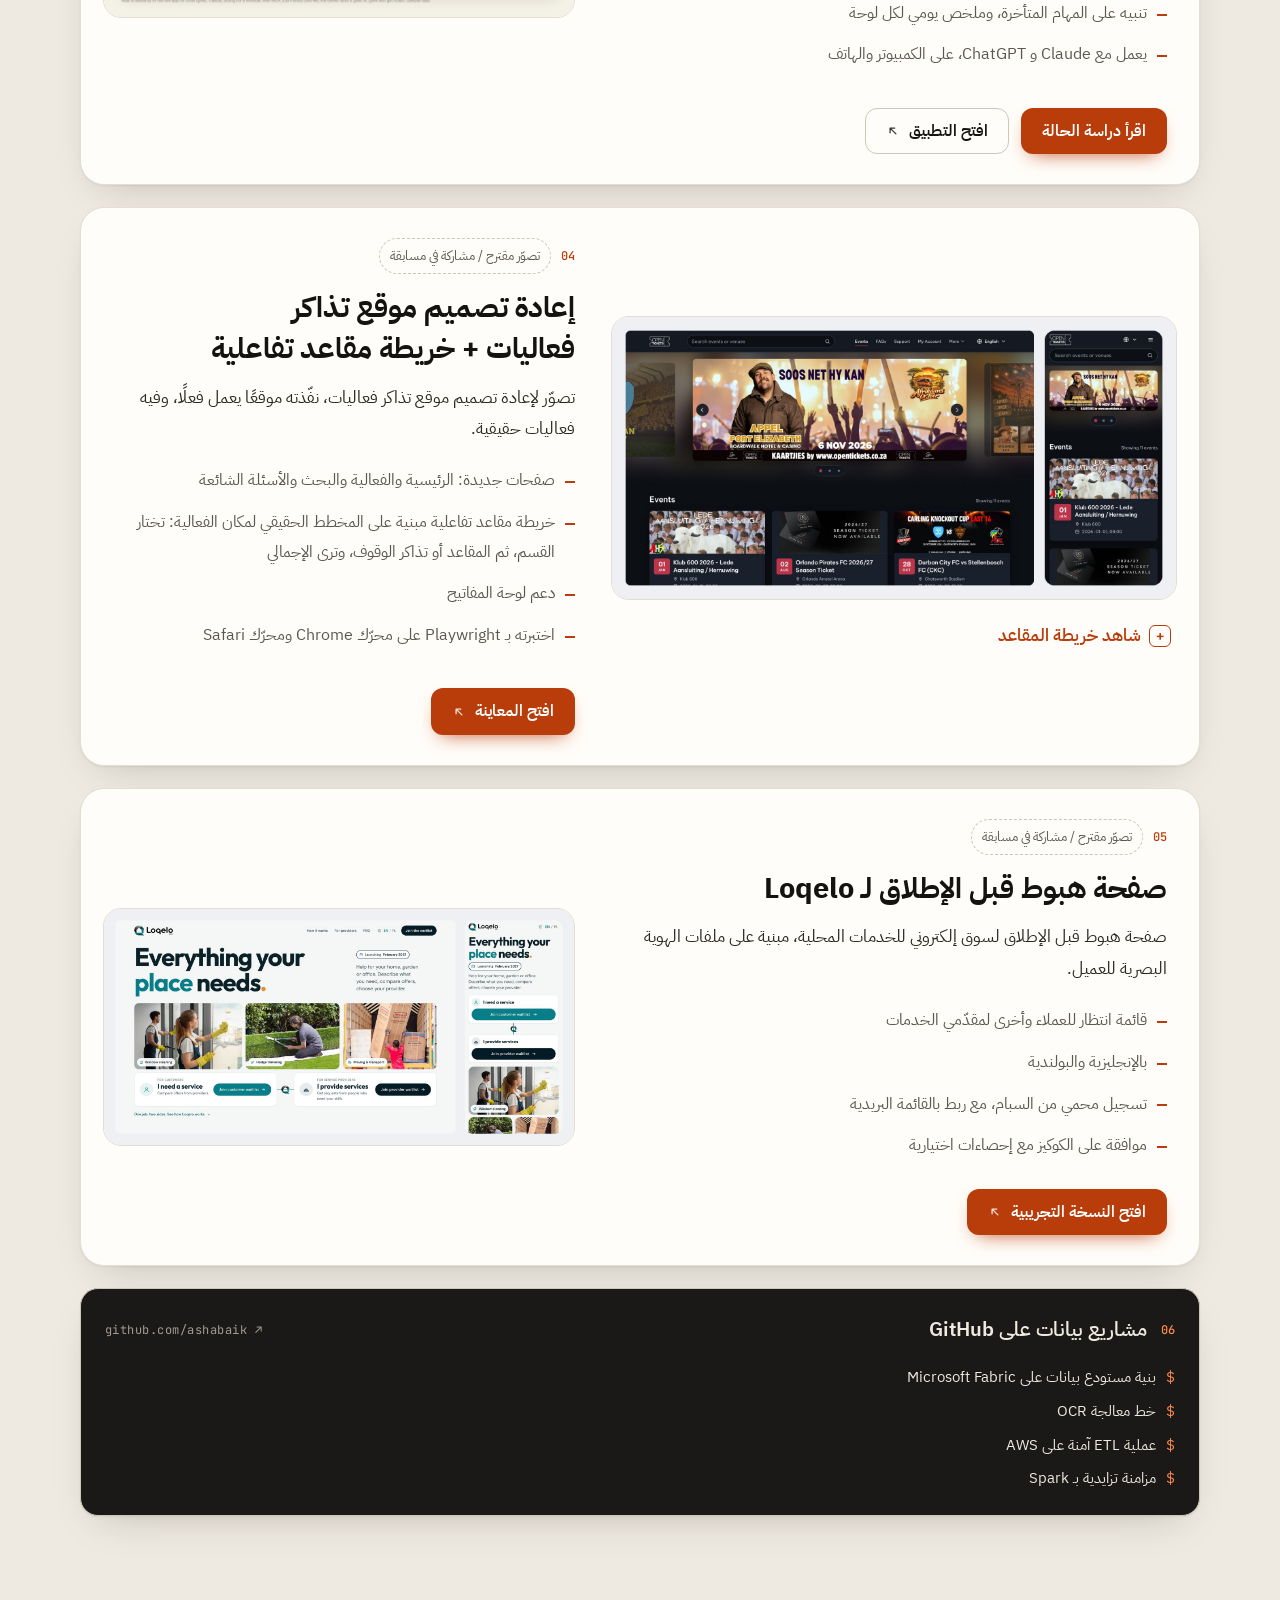
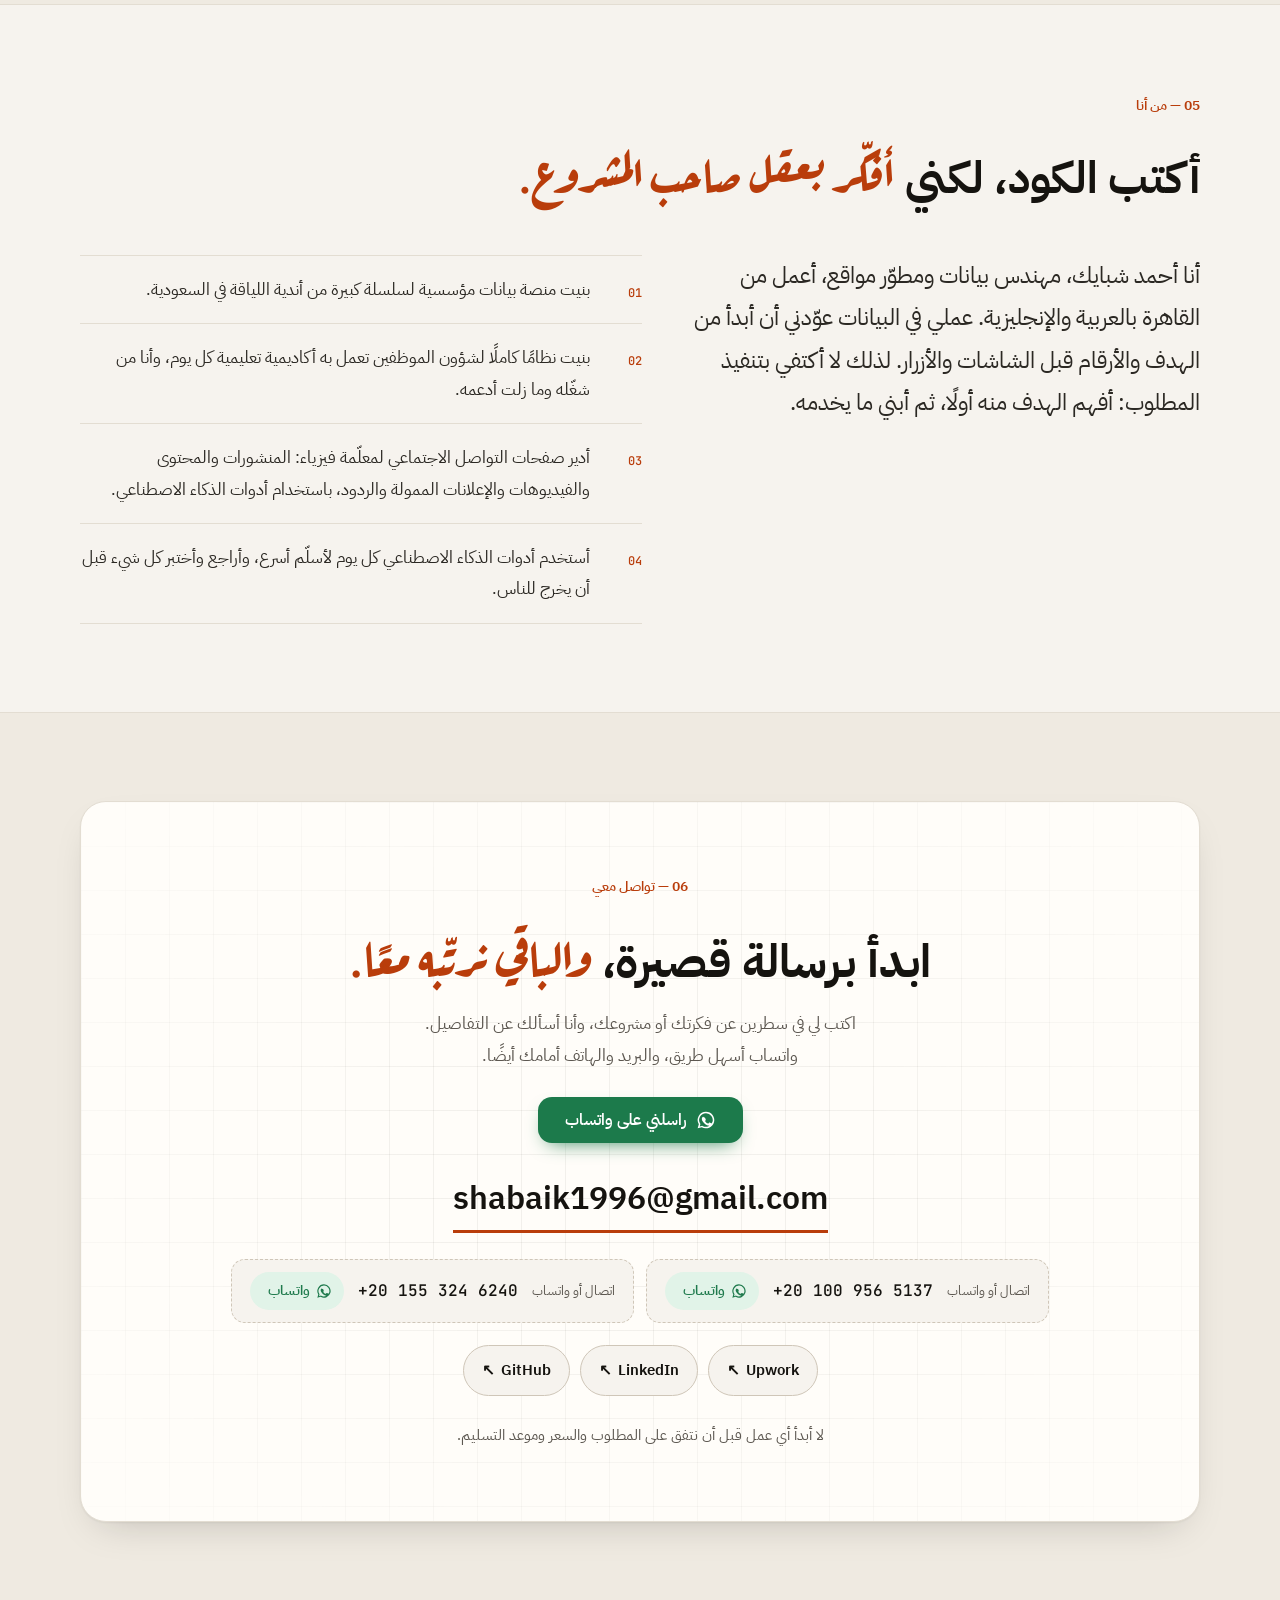
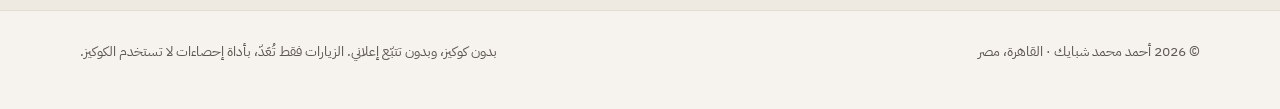
==== commit 705abd6c: "Add Margin as a project, with a case-study page in both languages Margin is a team task board that p" ====
--- a/ar/index.html
+++ b/ar/index.html
@@ -276,6 +276,7 @@
 
       <div class="legend reveal" aria-label="طريقة تصنيف المشاريع">
         <span class="badge badge-client"><span class="dot" aria-hidden="true"></span>مشروع لعميل</span>
+        <span class="badge badge-own">مشروع خاص</span>
         <span class="badge badge-concept">تصوّر مقترح / مشاركة في مسابقة</span>
       </div>
 
@@ -328,6 +329,30 @@
             <li>بالعربية والإنجليزية</li>
           </ul>
           <p class="case-note">نظام خاص فيه بيانات موظفين حقيقية، لذلك تظهر صفحة تسجيل الدخول فقط.</p>
+        </div>
+      </article>
+      <!-- ===== END PROJECT ===== -->
+
+      <!-- ===== PROJECT: Margin ===== -->
+      <article class="case reveal">
+        <figure class="case-media">
+          <img src="../images/margin/01-margin.jpg" alt="لوحة مهام الفريق Margin أثناء نقل Claude لإحدى البطاقات" width="1920" height="1080" loading="lazy" decoding="async">
+        </figure>
+        <div class="case-body">
+          <p class="case-meta"><span class="num project-num"></span><span class="badge badge-own">مشروع خاص</span><span class="badge badge-live">يعمل الآن</span></p>
+          <h3><span lang="en">Margin</span>: لوحة مهام للفريق يعمل عليها مساعدك الذكي</h3>
+          <p class="case-desc">لوحة مهام لفريقك، يعمل عليها مساعدك الذكي معك. اسأله بكلام عادي عن المطلوب منك أو اطلب منه أن ينقل مهمة، وكل تغيير مسجّل باسم من قام به، شخصًا كان أو مساعدًا.</p>
+          <ul class="case-list">
+            <li>اسأل بكلام عادي: «ما المطلوب مني هذا الأسبوع؟» أو «ما الذي يعطّل الإطلاق؟»</li>
+            <li>كل تغيير يظهر معه من قام به ومتى، وهل قام به الشخص أم مساعده</li>
+            <li>أدوار: مالك وعضو ومشاهد، وكل شخص يرى لوحاته فقط</li>
+            <li>تنبيه على المهام المتأخرة، وملخص يومي لكل لوحة</li>
+            <li>يعمل مع <span lang="en">Claude</span> و <span lang="en">ChatGPT</span>، على الكمبيوتر والهاتف</li>
+          </ul>
+          <div class="btn-row">
+            <a class="btn btn-primary" href="margin/">اقرأ دراسة الحالة</a>
+            <a class="btn btn-ghost" href="https://shabaik-boards-shabaiks--org-8080.ignite.dodil.cloud" target="_blank" rel="noopener">افتح التطبيق<svg class="ext flip" width="14" height="14" viewBox="0 0 24 24" fill="none" stroke="currentColor" stroke-width="2.2" stroke-linecap="round" stroke-linejoin="round" aria-hidden="true"><path d="M7 17L17 7M9 7h8v8"/></svg><span class="sr-only">(يفتح في تبويب جديد)</span></a>
+          </div>
         </div>
       </article>
       <!-- ===== END PROJECT ===== -->
--- a/styles.css
+++ b/styles.css
@@ -497,6 +497,7 @@
 .badge .dot { width: 7px; height: 7px; border-radius: 50%; background: var(--ok); box-shadow: 0 0 0 3px var(--ok-soft); }
 .badge-client { background: var(--surface); }
 .badge-concept { background: transparent; border-style: dashed; color: var(--muted); }
+.badge-own { background: var(--accent-soft); border-color: transparent; color: var(--accent); }
 .badge-live { background: var(--ok-soft); border-color: transparent; color: var(--ok); }
 
 .case {
@@ -567,6 +568,55 @@
 :lang(ar) .fact-list .num { padding-top: 8px; }
 @media (max-width: 860px) { .about-grid { grid-template-columns: 1fr; gap: 28px; } }
 
+/* ---------- Case-study pages (site/margin/ and site/ar/margin/) ---------- */
+.back-link { margin-inline-start: auto; padding: 8px 12px; border-radius: 8px; color: var(--muted); font-weight: 500; font-size: 15px; text-decoration: none; white-space: nowrap; transition: color 0.2s, background-color 0.2s; }
+.back-link:hover { color: var(--ink); background: color-mix(in srgb, var(--ink) 6%, transparent); }
+.cs-hero { padding: 64px 0 28px; }
+.cs-hero .wrap { position: relative; z-index: 1; }
+.cs-title { font-size: clamp(36px, 5vw, 64px); line-height: 1.04; letter-spacing: -0.03em; text-wrap: balance; max-width: 18ch; }
+:lang(ar) .cs-title { font-size: clamp(31px, 4.2vw, 54px); line-height: 1.4; max-width: 15em; }
+.cs-lead { max-width: 60ch; }
+:lang(ar) .cs-lead { max-width: 34em; }
+.cs-facts { margin: 40px 0 0; display: grid; grid-template-columns: repeat(4, minmax(0, 1fr)); gap: 0 28px; border-top: 2px solid var(--line-strong); }
+.cs-facts div { padding: 16px 0 0; position: relative; }
+.cs-facts div::before { content: ""; position: absolute; inset-inline-start: 0; top: -2px; width: 44px; height: 2px; background: var(--accent); }
+.cs-facts dt { font-family: var(--font-mono); font-size: 11.5px; font-weight: 500; letter-spacing: 0.1em; text-transform: uppercase; color: var(--accent); margin-bottom: 6px; }
+:lang(ar) .cs-facts dt { letter-spacing: 0; text-transform: none; font-size: 14px; font-weight: 600; }
+.cs-facts dd { margin: 0; color: var(--ink-2); font-size: 15.5px; }
+.cs-facts dd .ltr { display: block; font-size: 14.5px; }
+[dir="rtl"] .cs-facts dd .ltr { text-align: right; }
+.cs-section { padding-top: 28px; }
+.cs-figure { margin: 0 0 56px; }
+.cs-figure img { width: 100%; border-radius: var(--radius); border: 1px solid var(--line-strong); box-shadow: var(--shadow); background: var(--surface-2); }
+.cs-figure figcaption { margin-top: 12px; color: var(--muted); font-size: 14.5px; }
+.cs-block { display: grid; grid-template-columns: minmax(0, 0.42fr) minmax(0, 1fr); gap: 16px 48px; margin-bottom: 56px; align-items: start; }
+.cs-block h2 { font-size: clamp(26px, 2.8vw, 36px); letter-spacing: -0.02em; padding-top: 14px; border-top: 2px solid var(--accent); display: inline-block; justify-self: start; }
+:lang(ar) .cs-block h2 { font-size: clamp(24px, 2.5vw, 31px); }
+.cs-body > p { color: var(--ink-2); font-size: 18px; line-height: 1.65; text-wrap: pretty; max-width: 64ch; }
+:lang(ar) .cs-body > p { line-height: 1.95; max-width: 36em; }
+.cs-body > p + p { margin-top: 16px; }
+.cs-list li { position: relative; padding-block: 11px; padding-inline: 22px 0; color: var(--ink-2); border-top: 1px dashed var(--line); max-width: 68ch; }
+.cs-list li:first-child { border-top: 0; padding-top: 2px; }
+.cs-list li::before { content: ""; position: absolute; inset-inline-start: 0; top: 1.45em; width: 10px; height: 2px; background: var(--accent); }
+.cs-list li:first-child::before { top: 0.9em; }
+:lang(ar) .cs-list li::before { top: 1.7em; }
+:lang(ar) .cs-list li:first-child::before { top: 1.1em; }
+.cs-list code, .cs-body code { font-family: var(--font-num); font-size: 0.86em; padding: 2px 6px; border-radius: 6px; background: var(--accent-soft); color: var(--accent); }
+.cs-gallery { display: grid; grid-template-columns: repeat(2, minmax(0, 1fr)); gap: 22px; align-items: start; }
+.cs-gallery .cs-figure { margin: 0; }
+.cs-gallery .cs-phone { max-width: 250px; }
+@media (max-width: 860px) {
+  .cs-hero { padding: 40px 0 20px; }
+  .cs-facts { grid-template-columns: 1fr 1fr; row-gap: 22px; }
+  .cs-block { grid-template-columns: 1fr; margin-bottom: 44px; }
+  .cs-figure { margin-bottom: 44px; }
+}
+@media (max-width: 520px) {
+  .cs-facts { grid-template-columns: 1fr; }
+  .cs-gallery { grid-template-columns: 1fr; }
+  .back-link { padding-inline: 6px; font-size: 14.5px; }
+}
+
 /* ---------- Film ---------- */
 .film { margin: 0; }
 .film-frame {
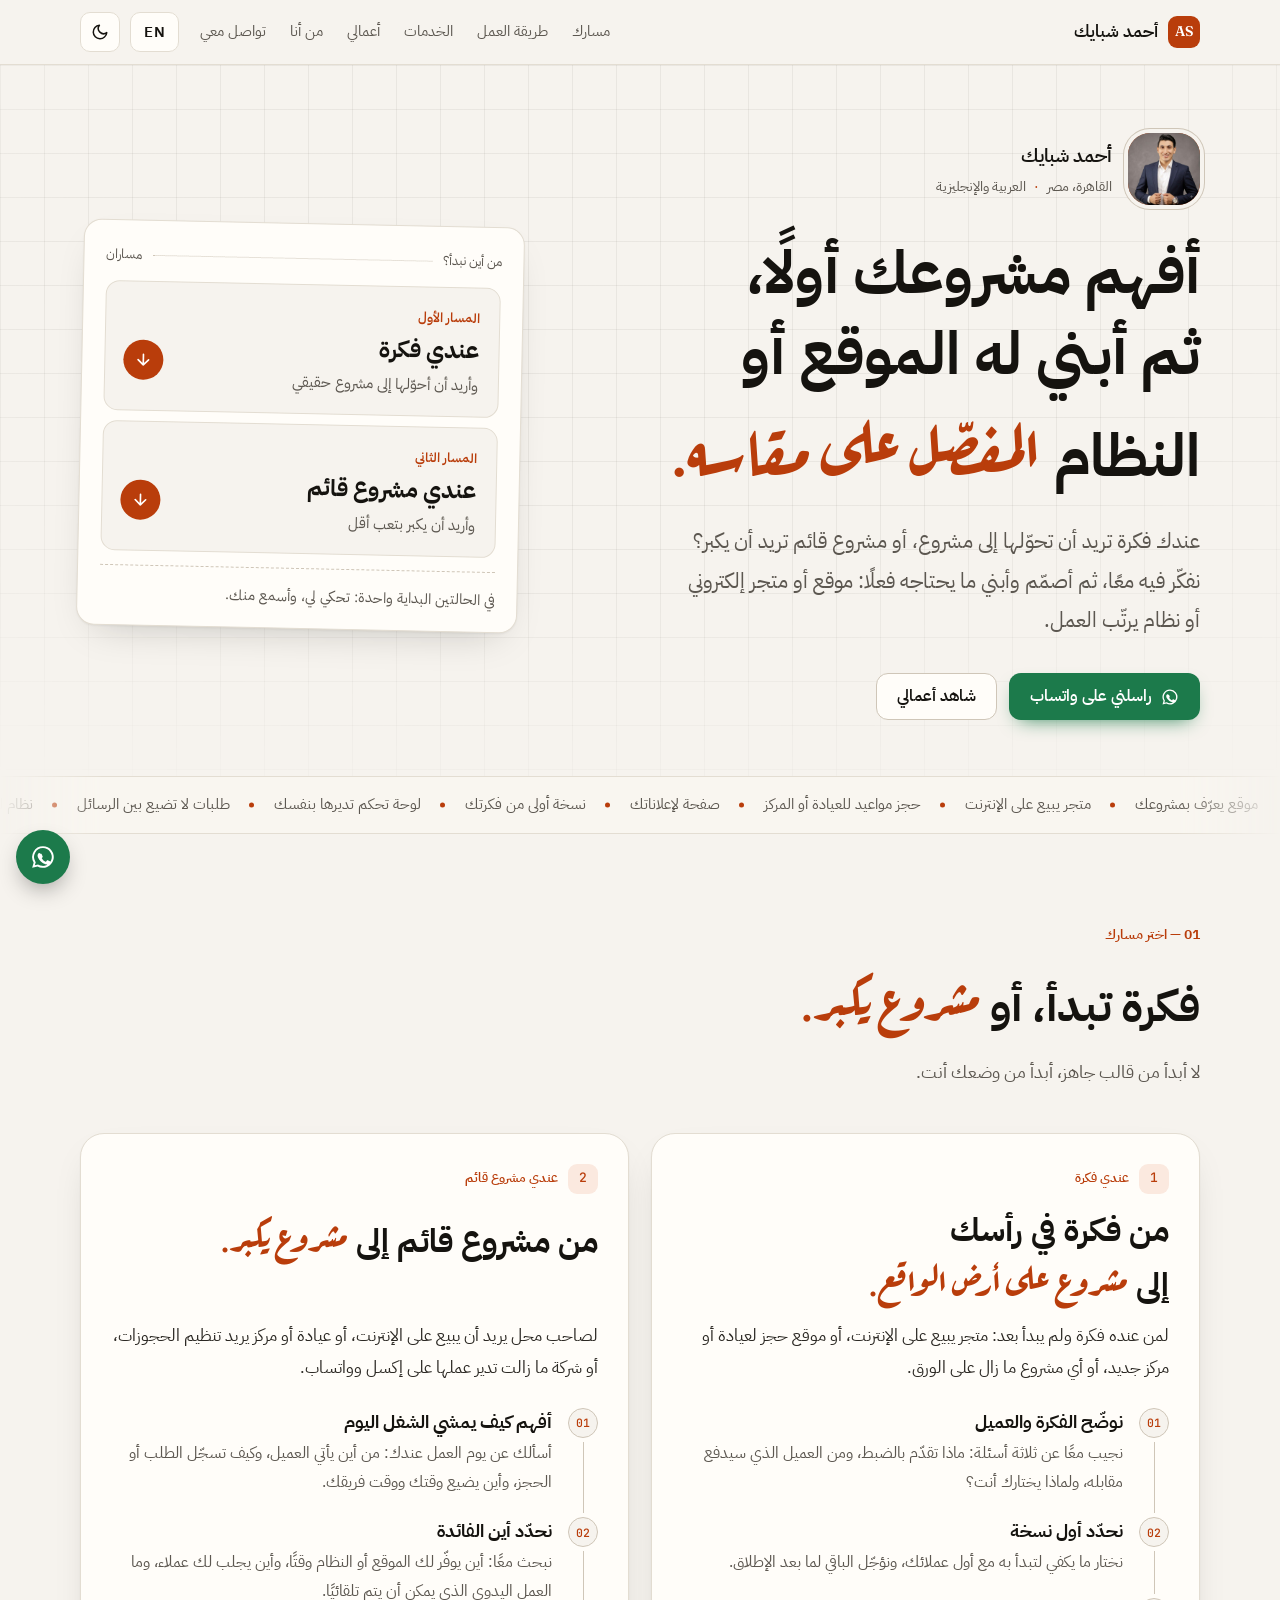
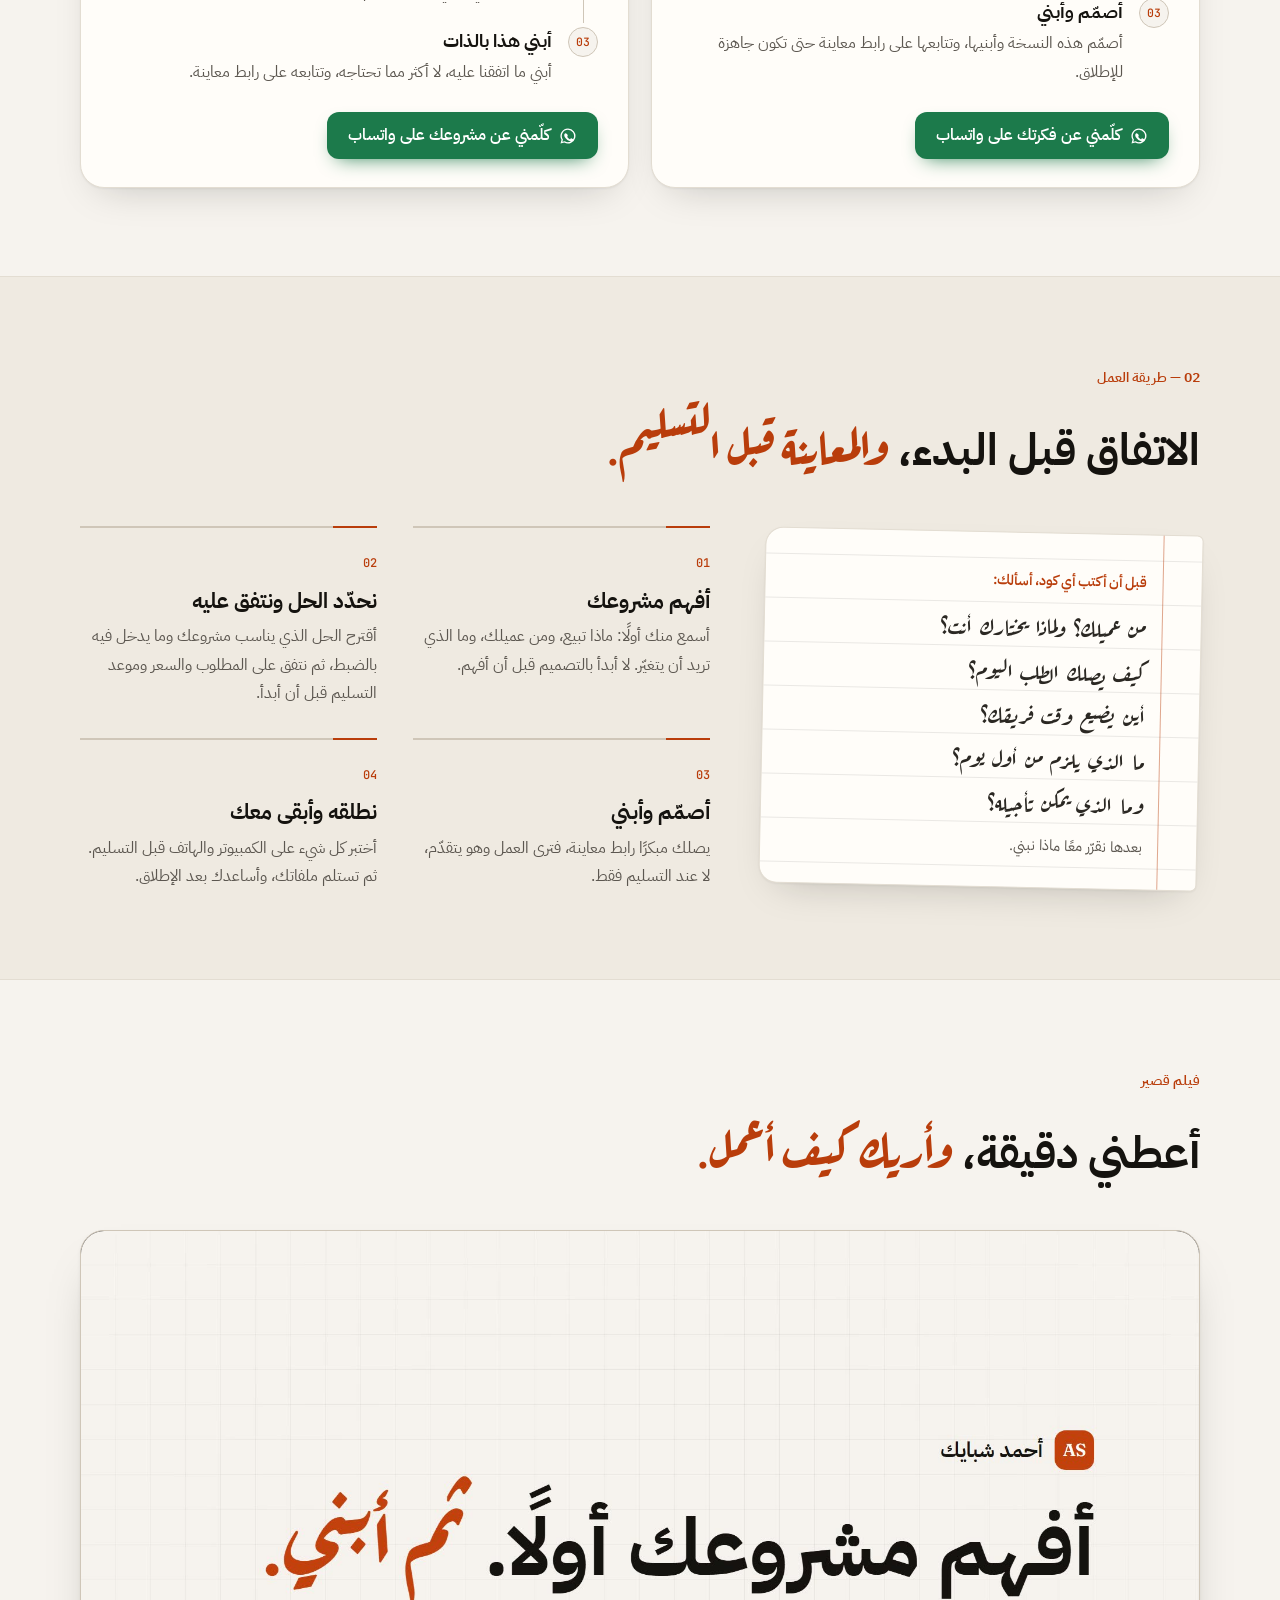
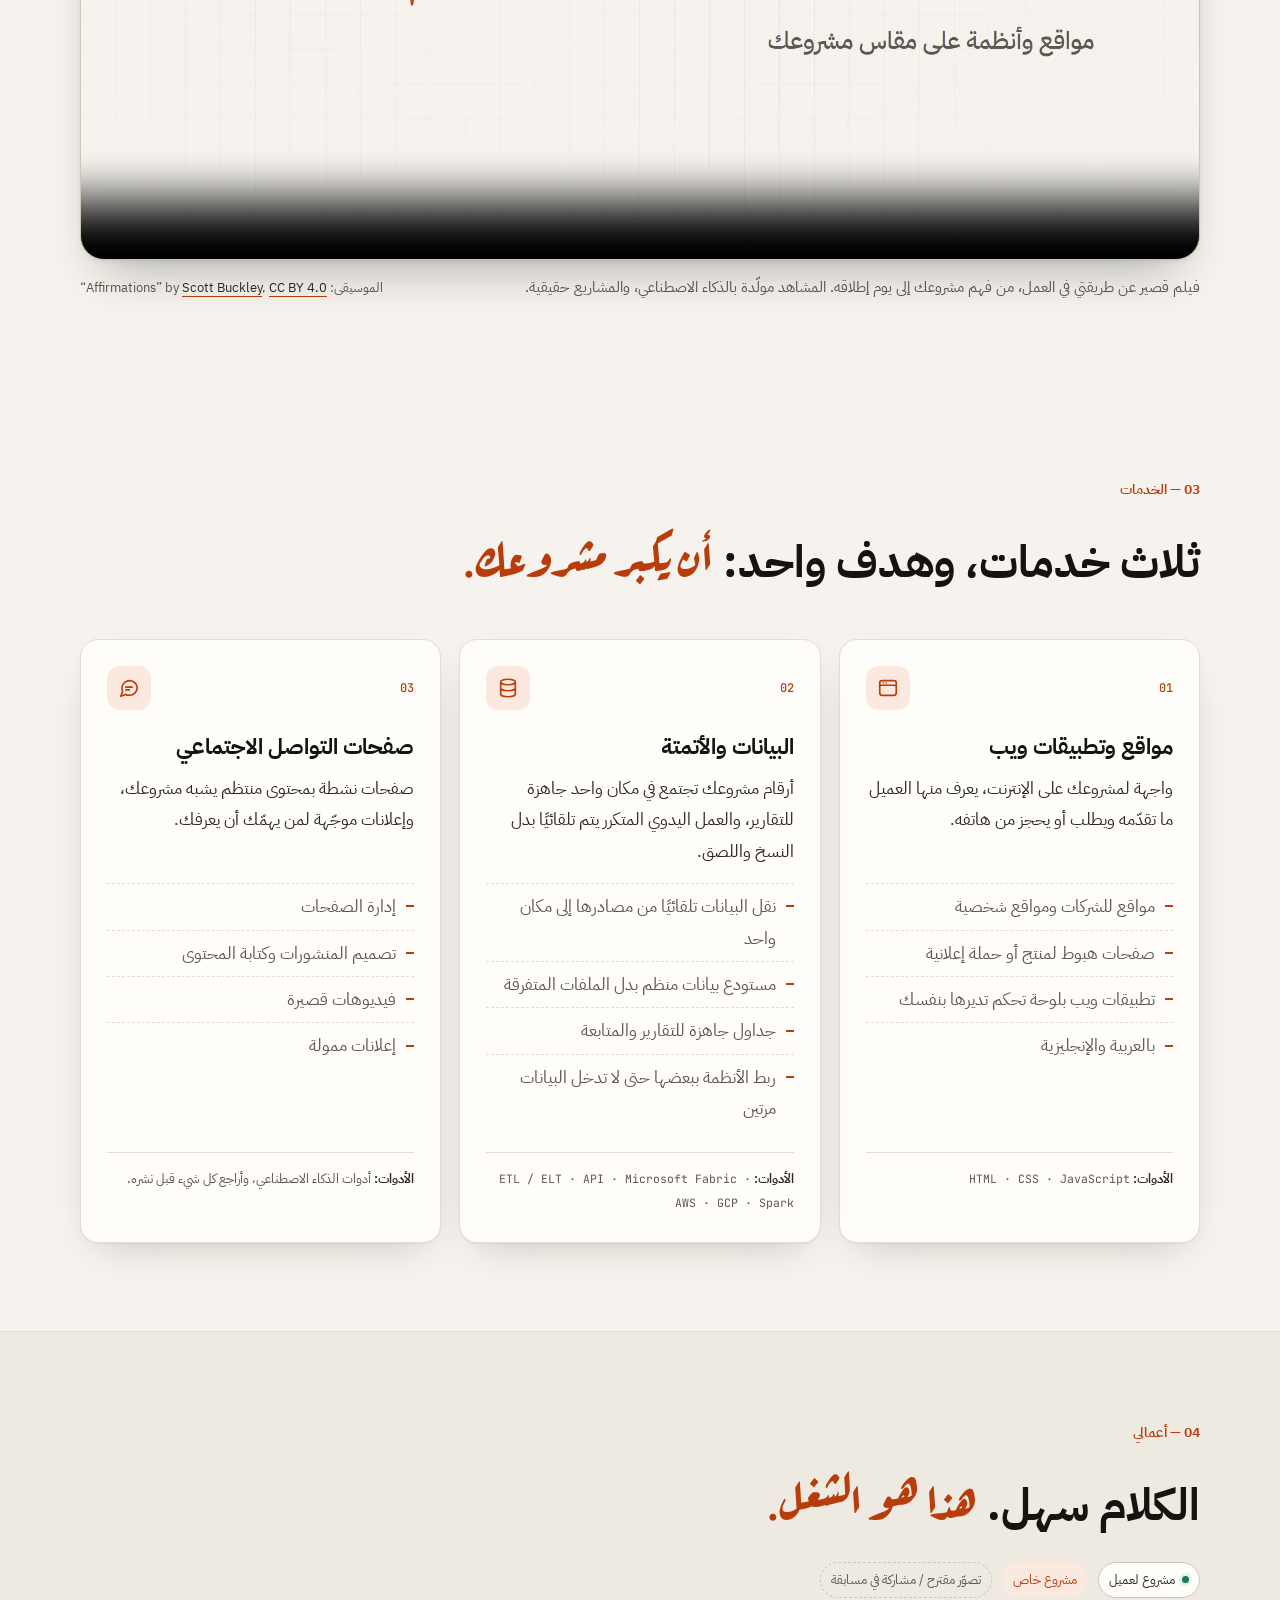
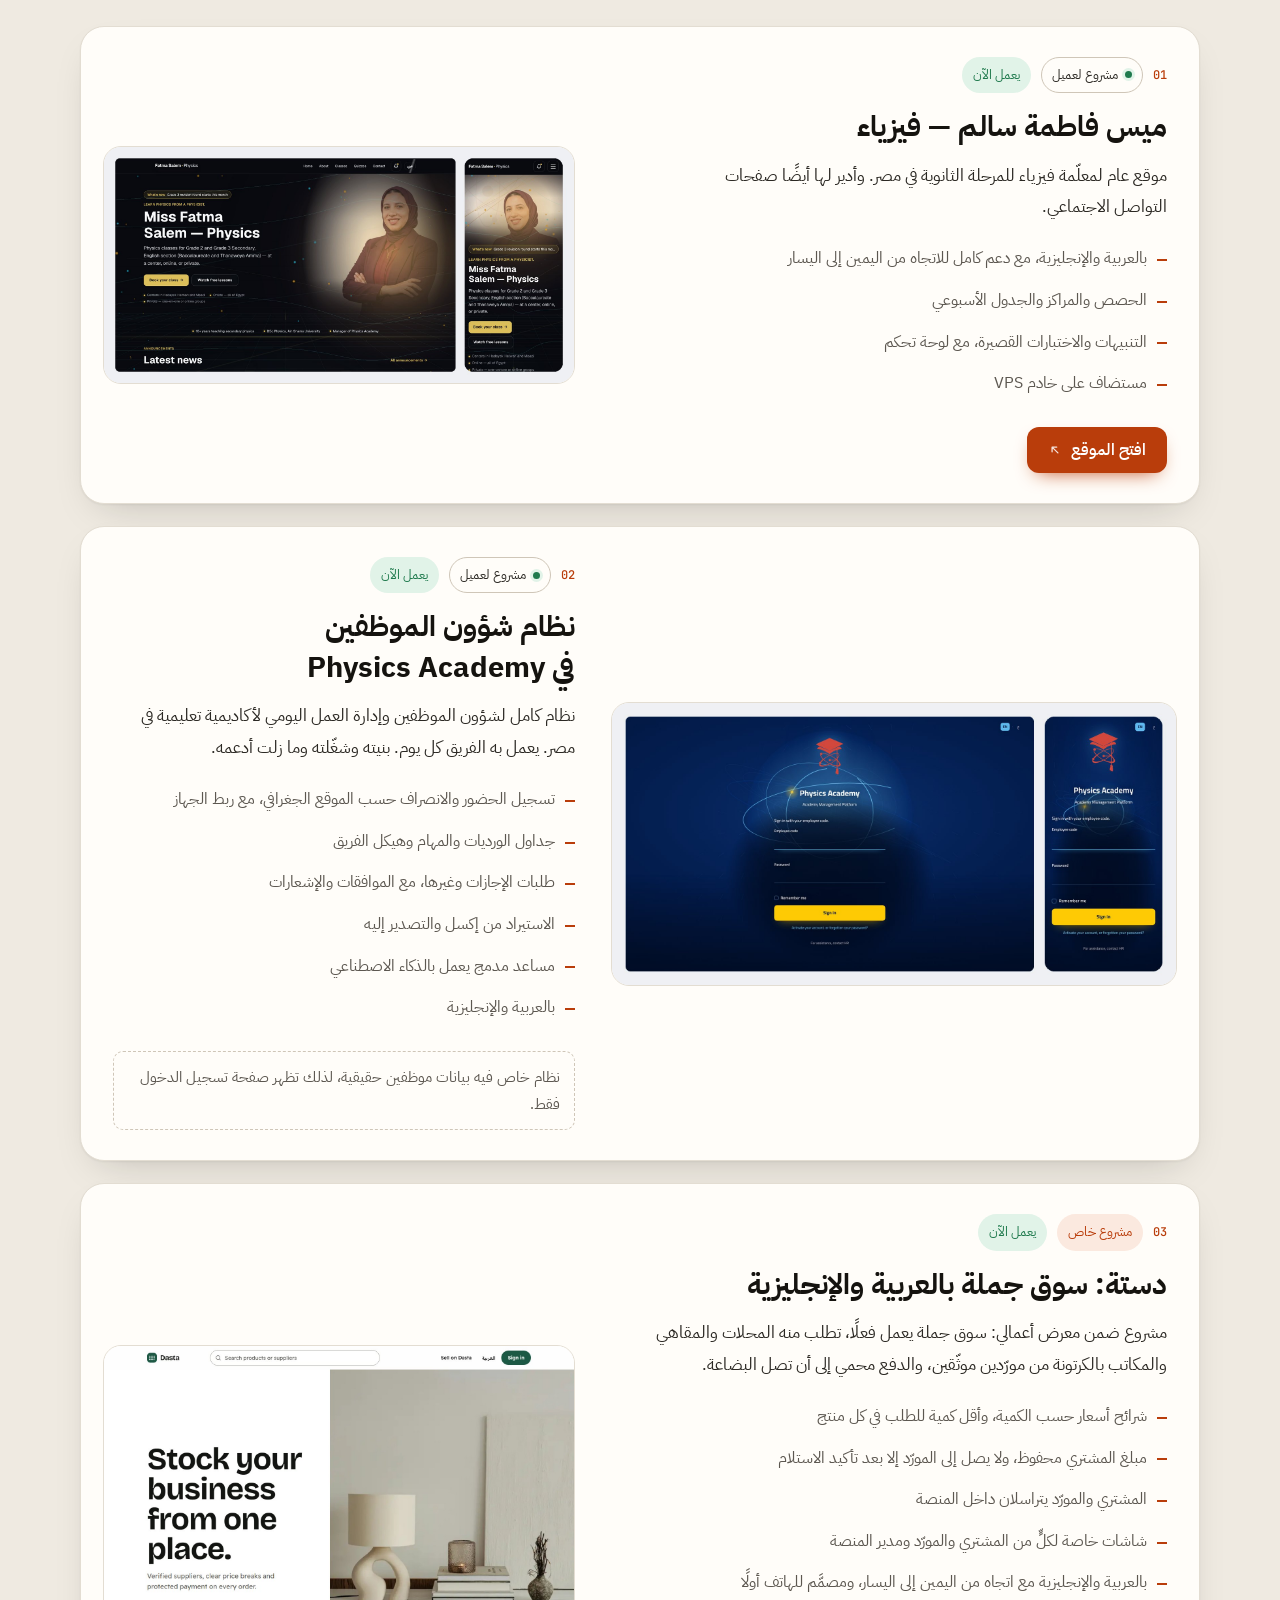
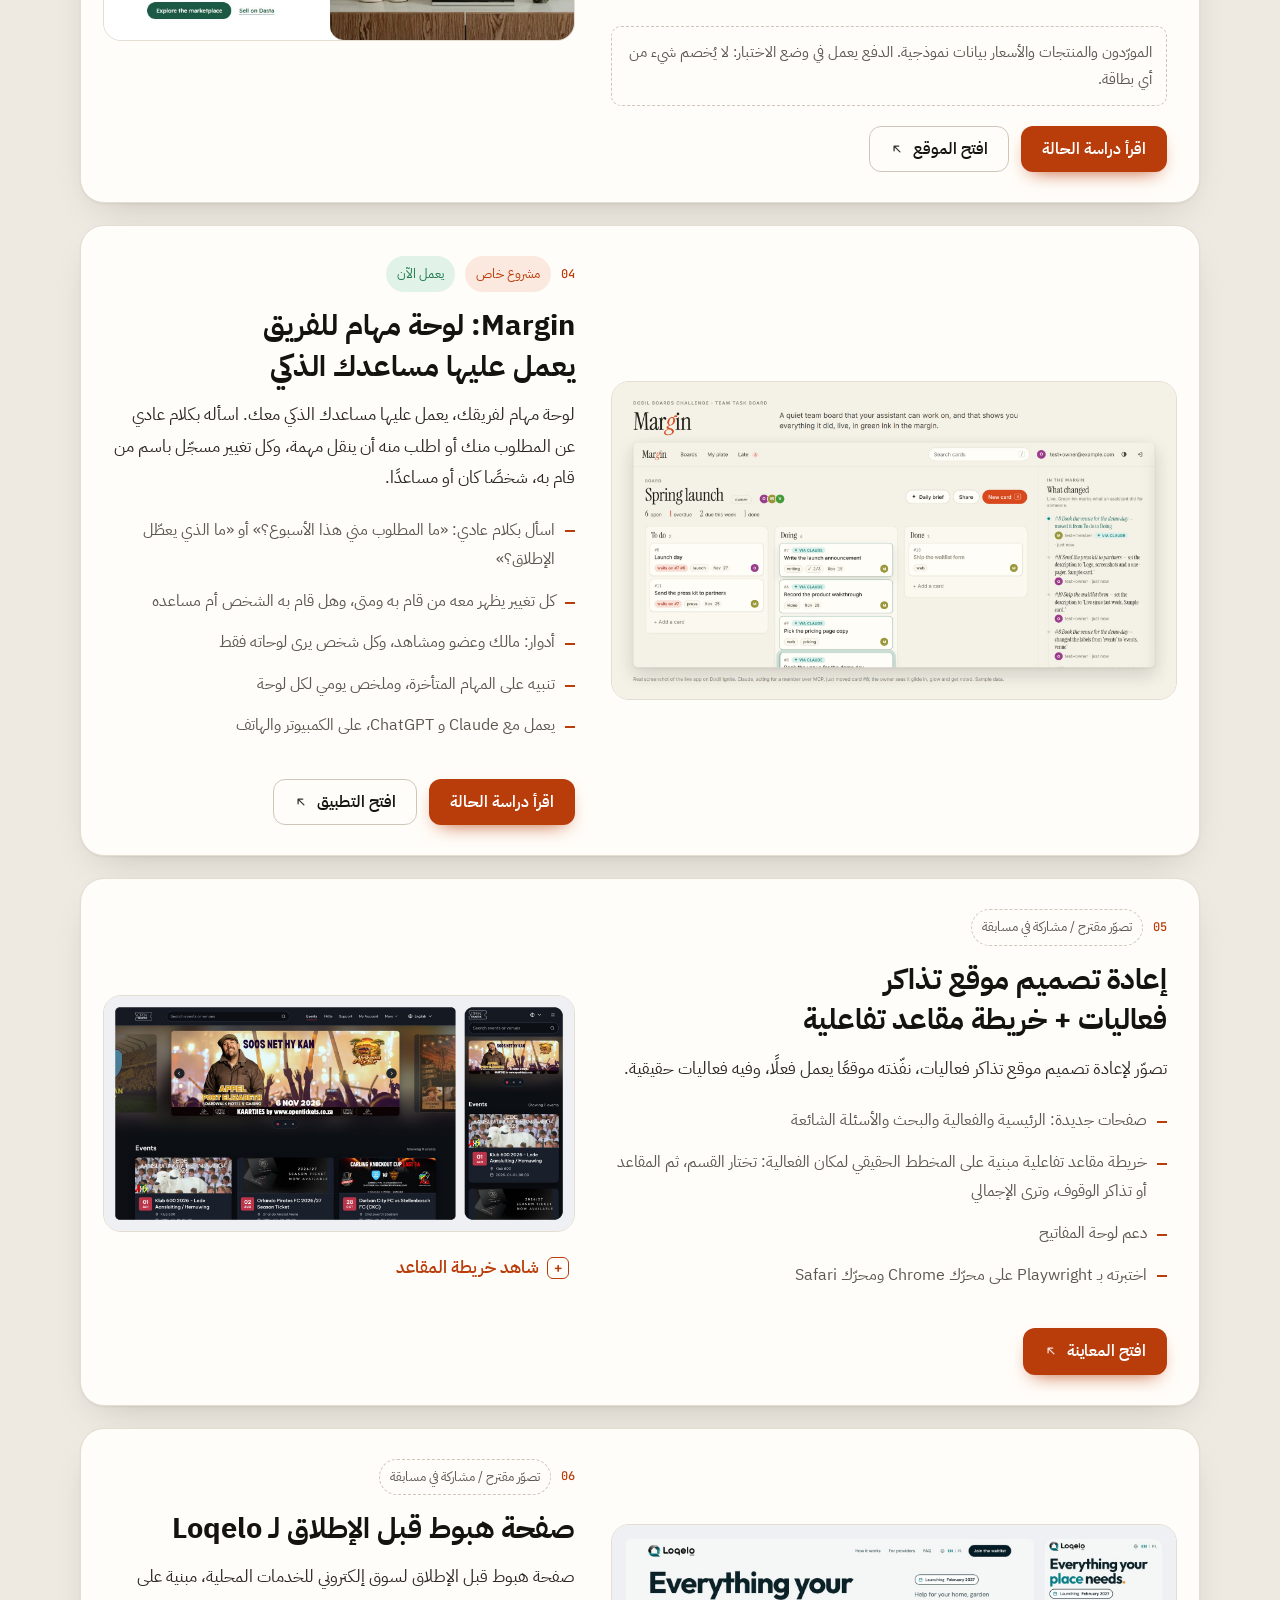
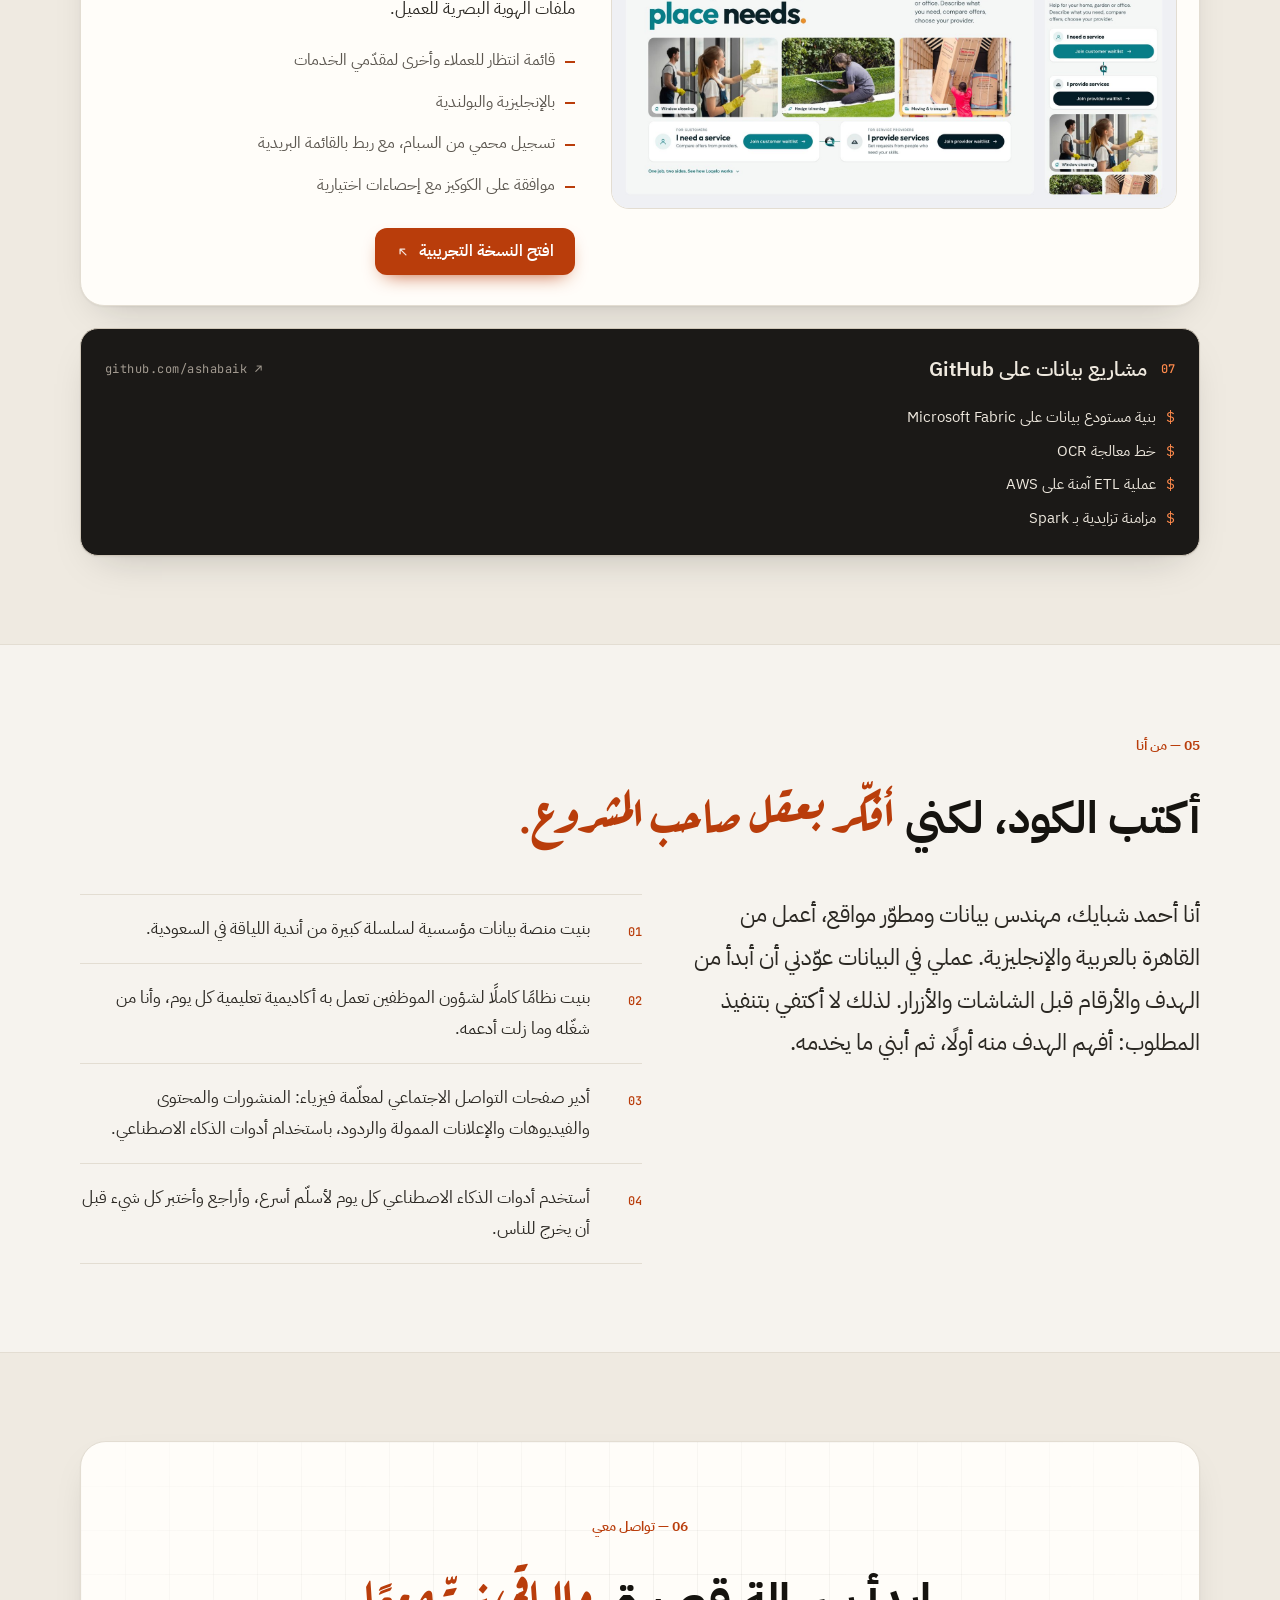
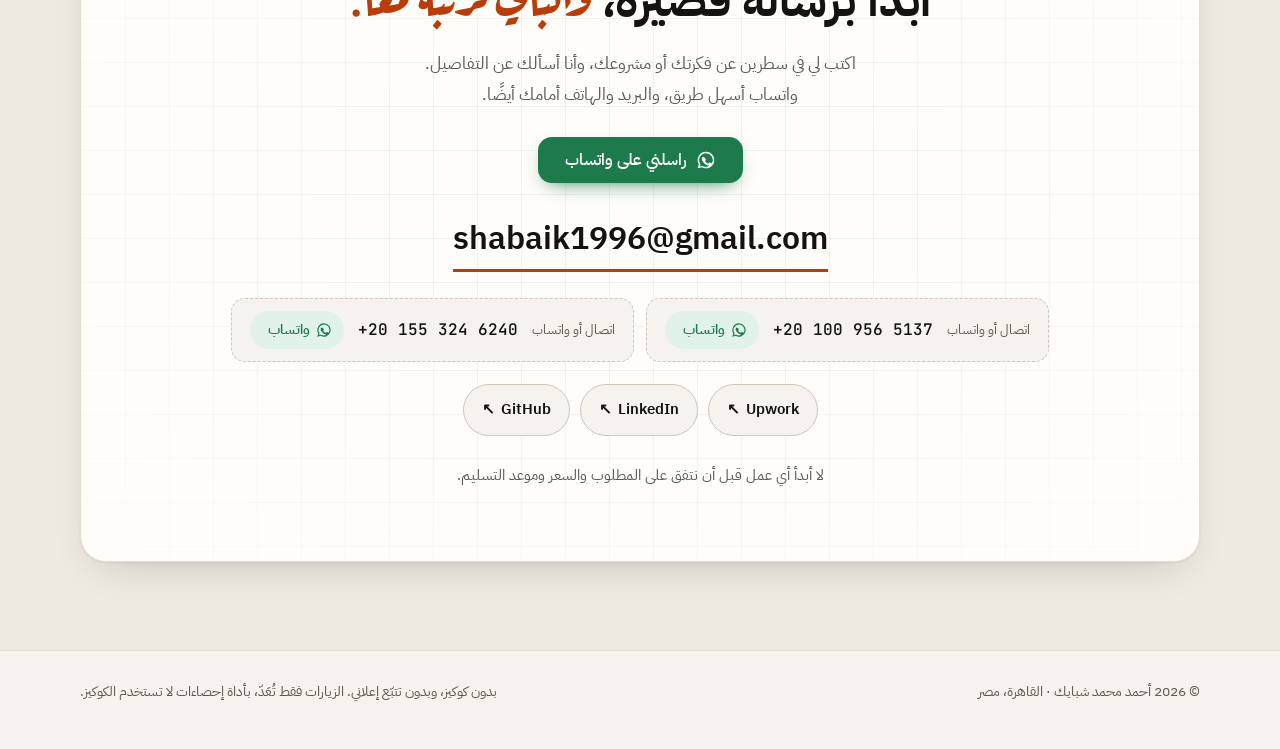
==== commit b2081958: "Add Dasta as a project, with a case-study page in both languages Card on both home pages (third in t" ====
--- a/ar/index.html
+++ b/ar/index.html
@@ -333,6 +333,31 @@
       </article>
       <!-- ===== END PROJECT ===== -->
 
+      <!-- ===== PROJECT: Dasta ===== -->
+      <article class="case reveal">
+        <figure class="case-media">
+          <img src="../images/dasta/01-home.jpg" alt="سوق الجملة «دستة»: الصفحة الرئيسية بالإنجليزية" width="1440" height="900" loading="lazy" decoding="async">
+        </figure>
+        <div class="case-body">
+          <p class="case-meta"><span class="num project-num"></span><span class="badge badge-own">مشروع خاص</span><span class="badge badge-live">يعمل الآن</span></p>
+          <h3>دستة: سوق جملة بالعربية والإنجليزية</h3>
+          <p class="case-desc">مشروع ضمن معرض أعمالي: سوق جملة يعمل فعلًا، تطلب منه المحلات والمقاهي والمكاتب بالكرتونة من مورّدين موثّقين، والدفع محمي إلى أن تصل البضاعة.</p>
+          <ul class="case-list">
+            <li>شرائح أسعار حسب الكمية، وأقل كمية للطلب في كل منتج</li>
+            <li>مبلغ المشتري محفوظ، ولا يصل إلى المورّد إلا بعد تأكيد الاستلام</li>
+            <li>المشتري والمورّد يتراسلان داخل المنصة</li>
+            <li>شاشات خاصة لكلٍّ من المشتري والمورّد ومدير المنصة</li>
+            <li>بالعربية والإنجليزية مع اتجاه من اليمين إلى اليسار، ومصمَّم للهاتف أولًا</li>
+          </ul>
+          <p class="case-note">المورّدون والمنتجات والأسعار بيانات نموذجية. الدفع يعمل في وضع الاختبار: لا يُخصم شيء من أي بطاقة.</p>
+          <div class="btn-row">
+            <a class="btn btn-primary" href="dasta/">اقرأ دراسة الحالة</a>
+            <a class="btn btn-ghost" href="https://dasta-wholesale.vercel.app" target="_blank" rel="noopener">افتح الموقع<svg class="ext flip" width="14" height="14" viewBox="0 0 24 24" fill="none" stroke="currentColor" stroke-width="2.2" stroke-linecap="round" stroke-linejoin="round" aria-hidden="true"><path d="M7 17L17 7M9 7h8v8"/></svg><span class="sr-only">(يفتح في تبويب جديد)</span></a>
+          </div>
+        </div>
+      </article>
+      <!-- ===== END PROJECT ===== -->
+
       <!-- ===== PROJECT: Margin ===== -->
       <article class="case reveal">
         <figure class="case-media">
--- a/styles.css
+++ b/styles.css
@@ -568,7 +568,7 @@
 :lang(ar) .fact-list .num { padding-top: 8px; }
 @media (max-width: 860px) { .about-grid { grid-template-columns: 1fr; gap: 28px; } }
 
-/* ---------- Case-study pages (site/margin/ and site/ar/margin/) ---------- */
+/* ---------- Case-study pages (site/margin/, site/dasta/ and their /ar/ twins) ---------- */
 .back-link { margin-inline-start: auto; padding: 8px 12px; border-radius: 8px; color: var(--muted); font-weight: 500; font-size: 15px; text-decoration: none; white-space: nowrap; transition: color 0.2s, background-color 0.2s; }
 .back-link:hover { color: var(--ink); background: color-mix(in srgb, var(--ink) 6%, transparent); }
 .cs-hero { padding: 64px 0 28px; }
@@ -617,6 +617,18 @@
   .back-link { padding-inline: 6px; font-size: 14.5px; }
 }
 
+/* Dasta case study: a screen recording, inline links, a pair of phone screens, a note above the card buttons. */
+.cs-film-frame { border-radius: var(--radius); overflow: hidden; border: 1px solid var(--line-strong); box-shadow: var(--shadow); background: var(--surface-2); aspect-ratio: 1440 / 900; }
+.cs-film-frame video { width: 100%; height: 100%; object-fit: cover; }
+/* On phones the phone recording is shown instead (see the <source media> in the markup). */
+@media (max-width: 600px) { .cs-film-frame { aspect-ratio: 390 / 844; max-width: 300px; margin-inline: auto; } }
+.cs-body > ul + p { margin-top: 20px; }
+.cs-body a { color: var(--ink); text-underline-offset: 4px; text-decoration-color: var(--accent); }
+.cs-body a:hover { color: var(--accent); }
+.cs-gallery + .cs-gallery { margin-top: 22px; }
+.cs-gallery.cs-phones { grid-template-columns: repeat(2, minmax(0, 250px)); }
+.case-note + .btn-row { margin-top: 20px; }
+
 /* ---------- Film ---------- */
 .film { margin: 0; }
 .film-frame {
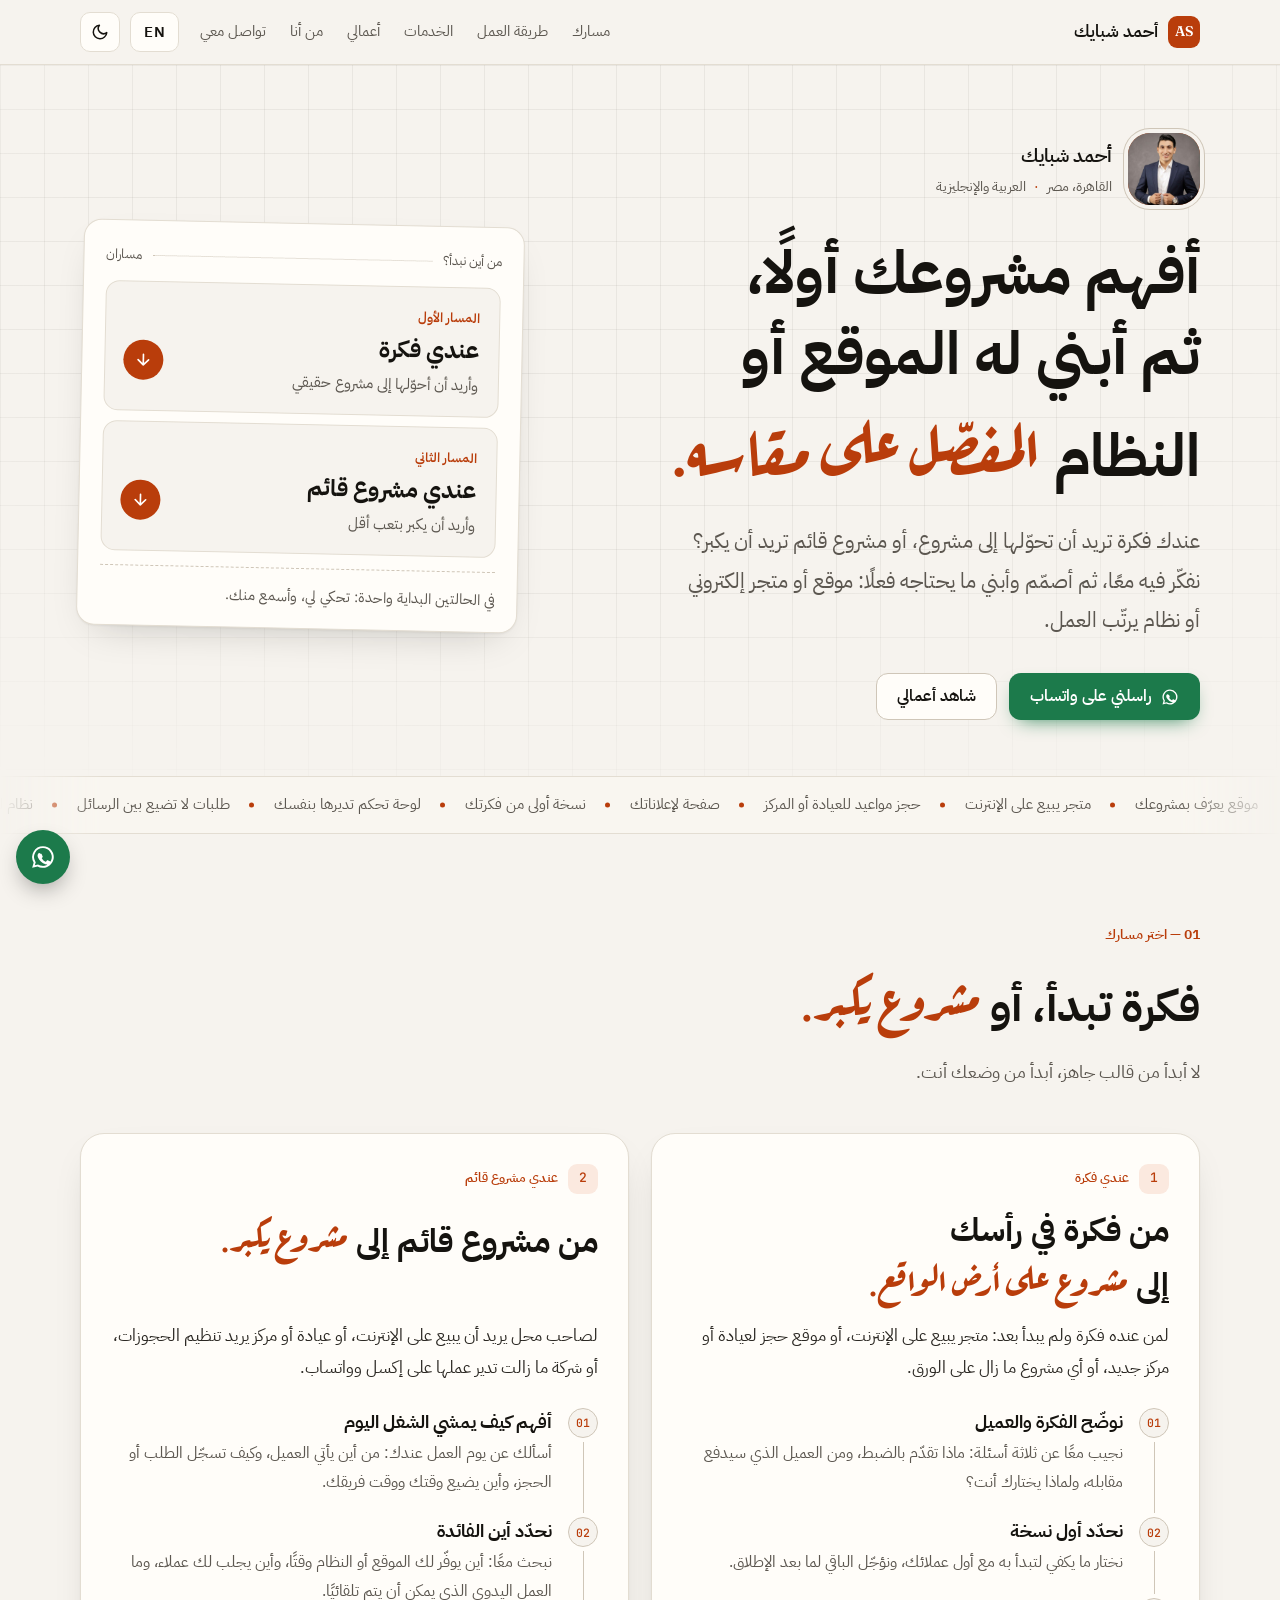
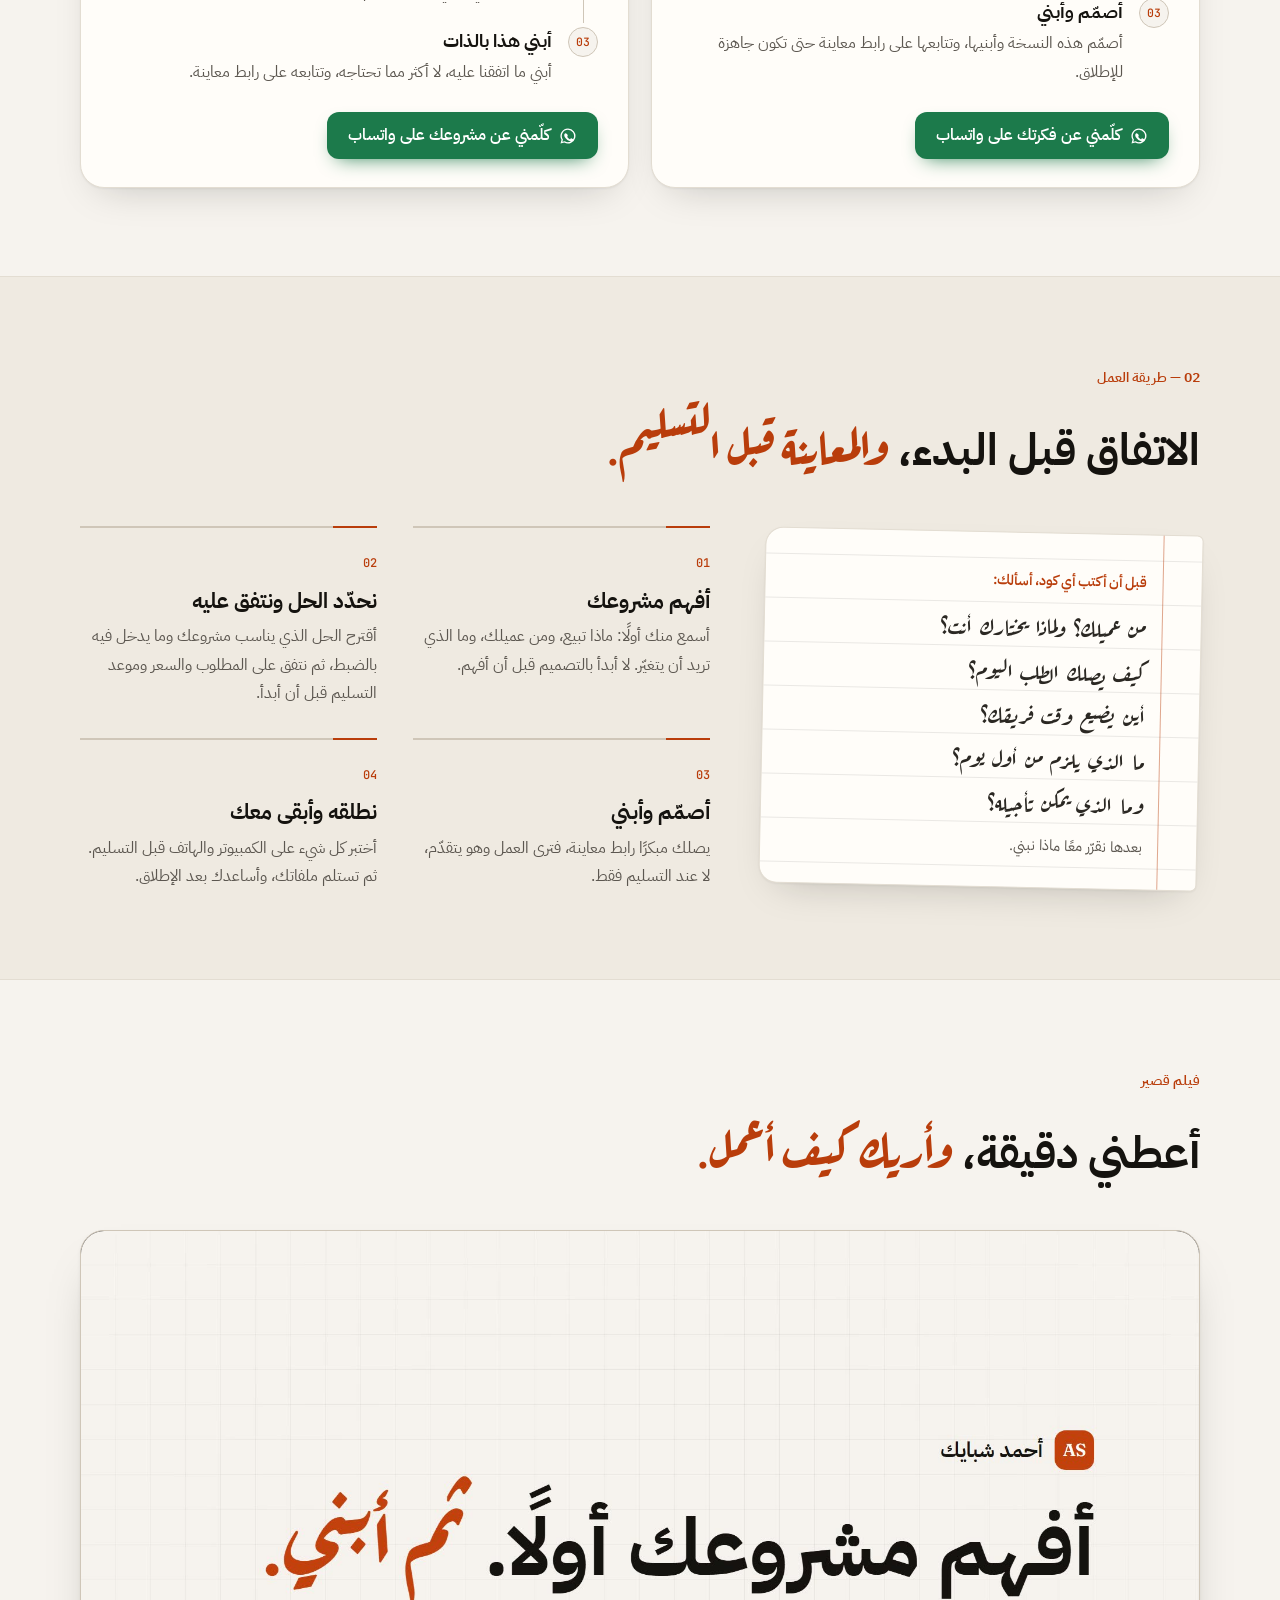
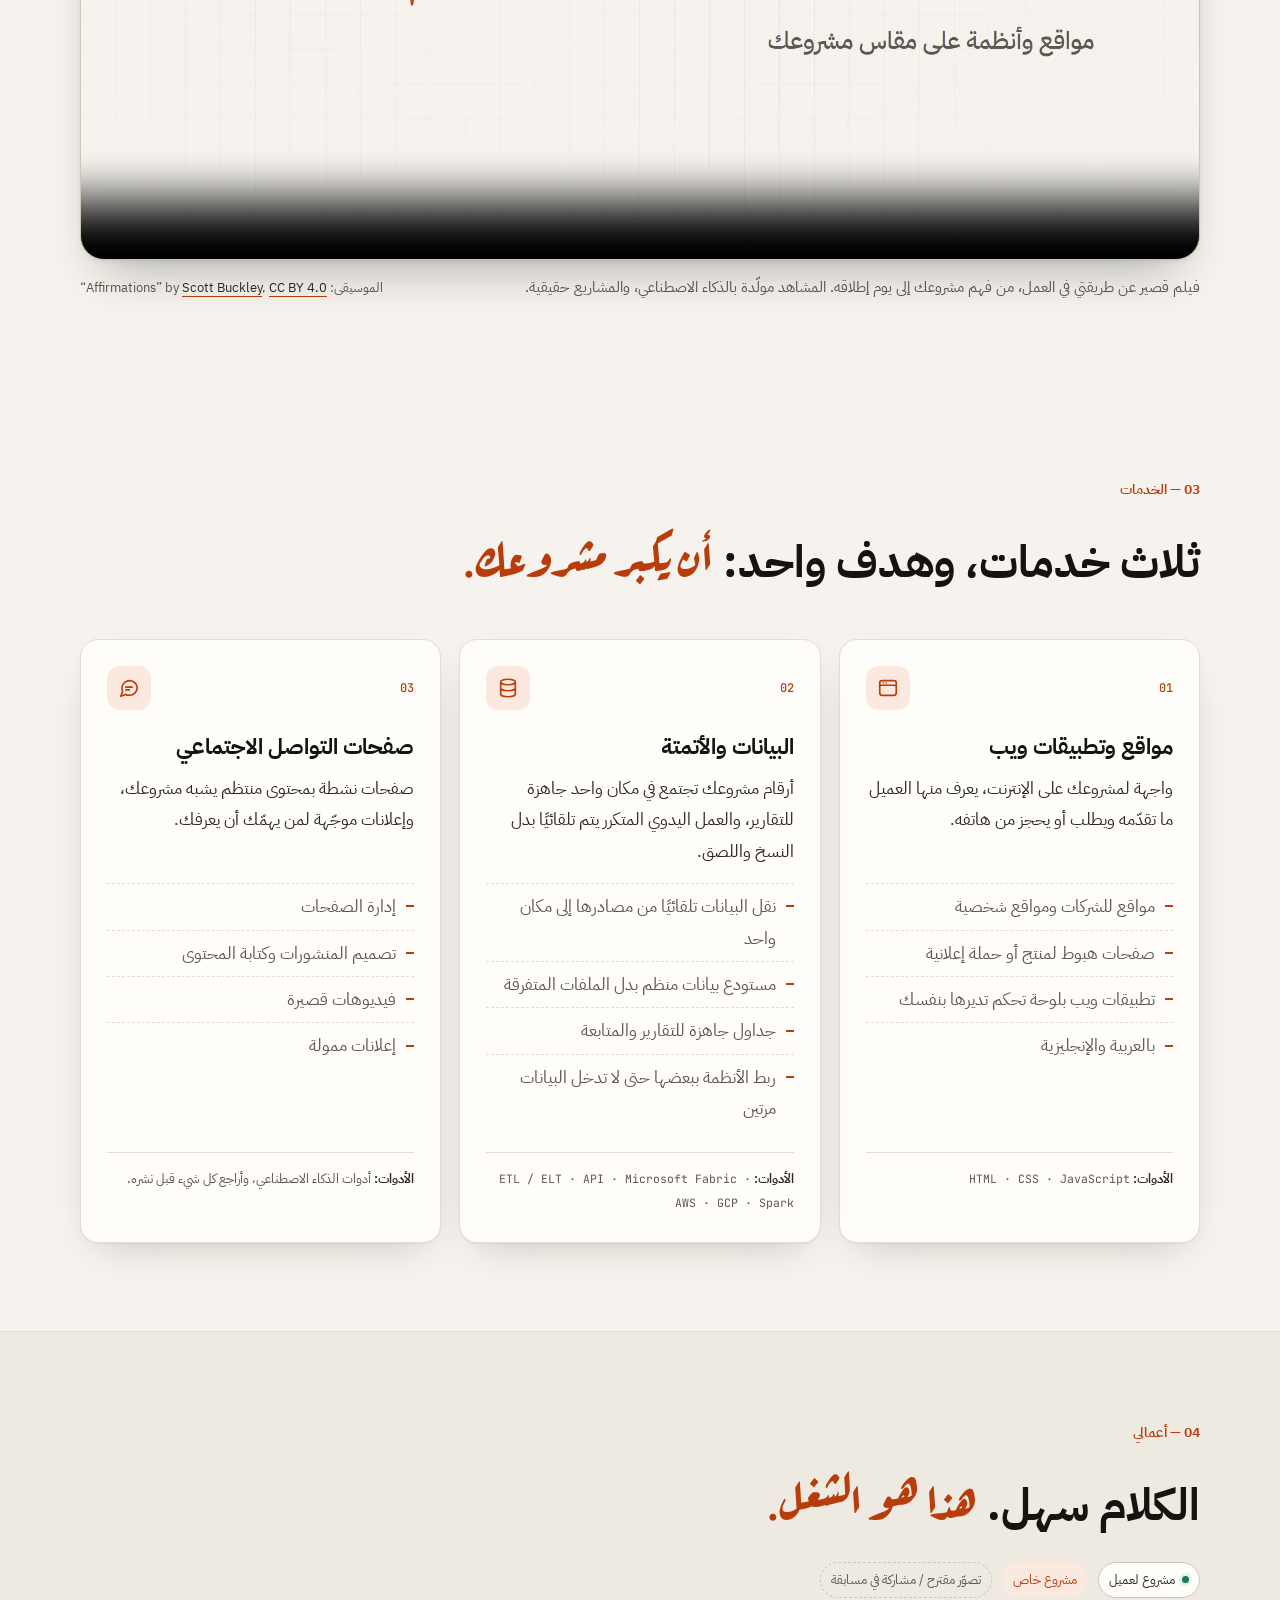
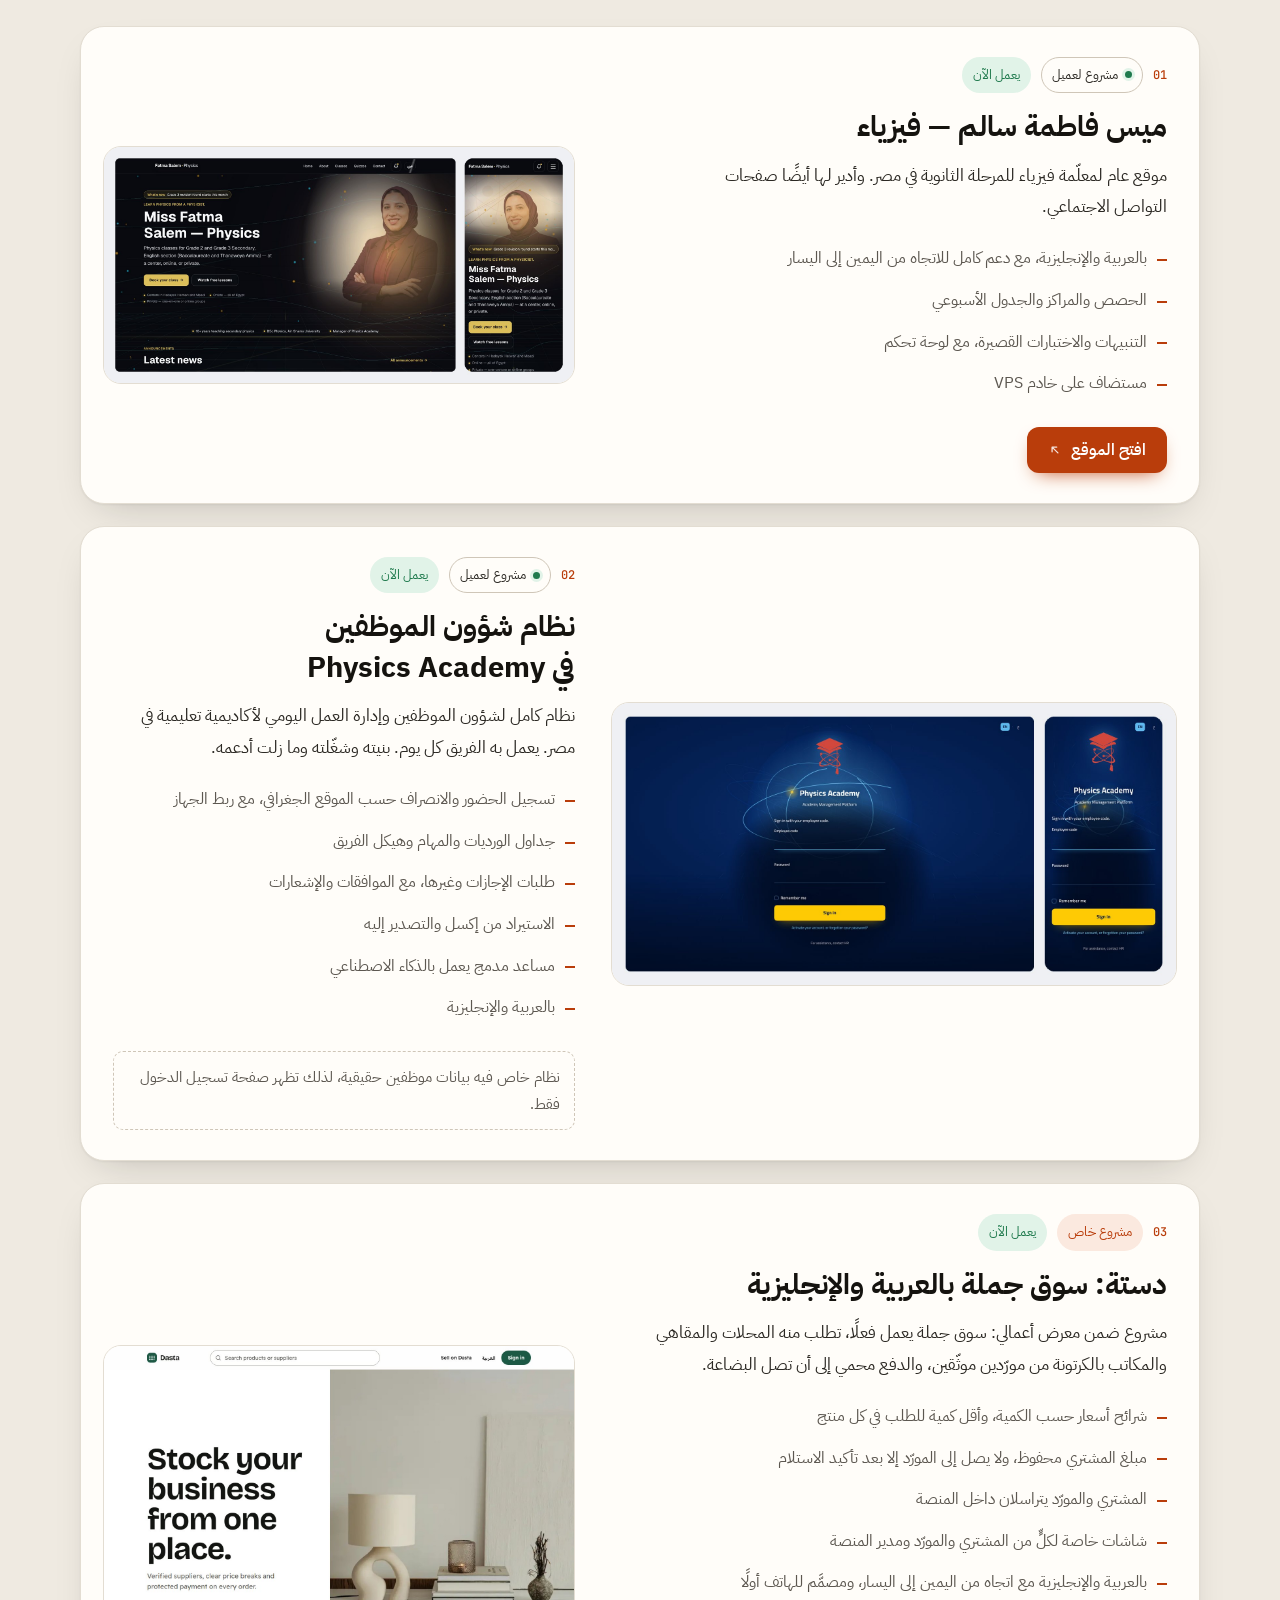
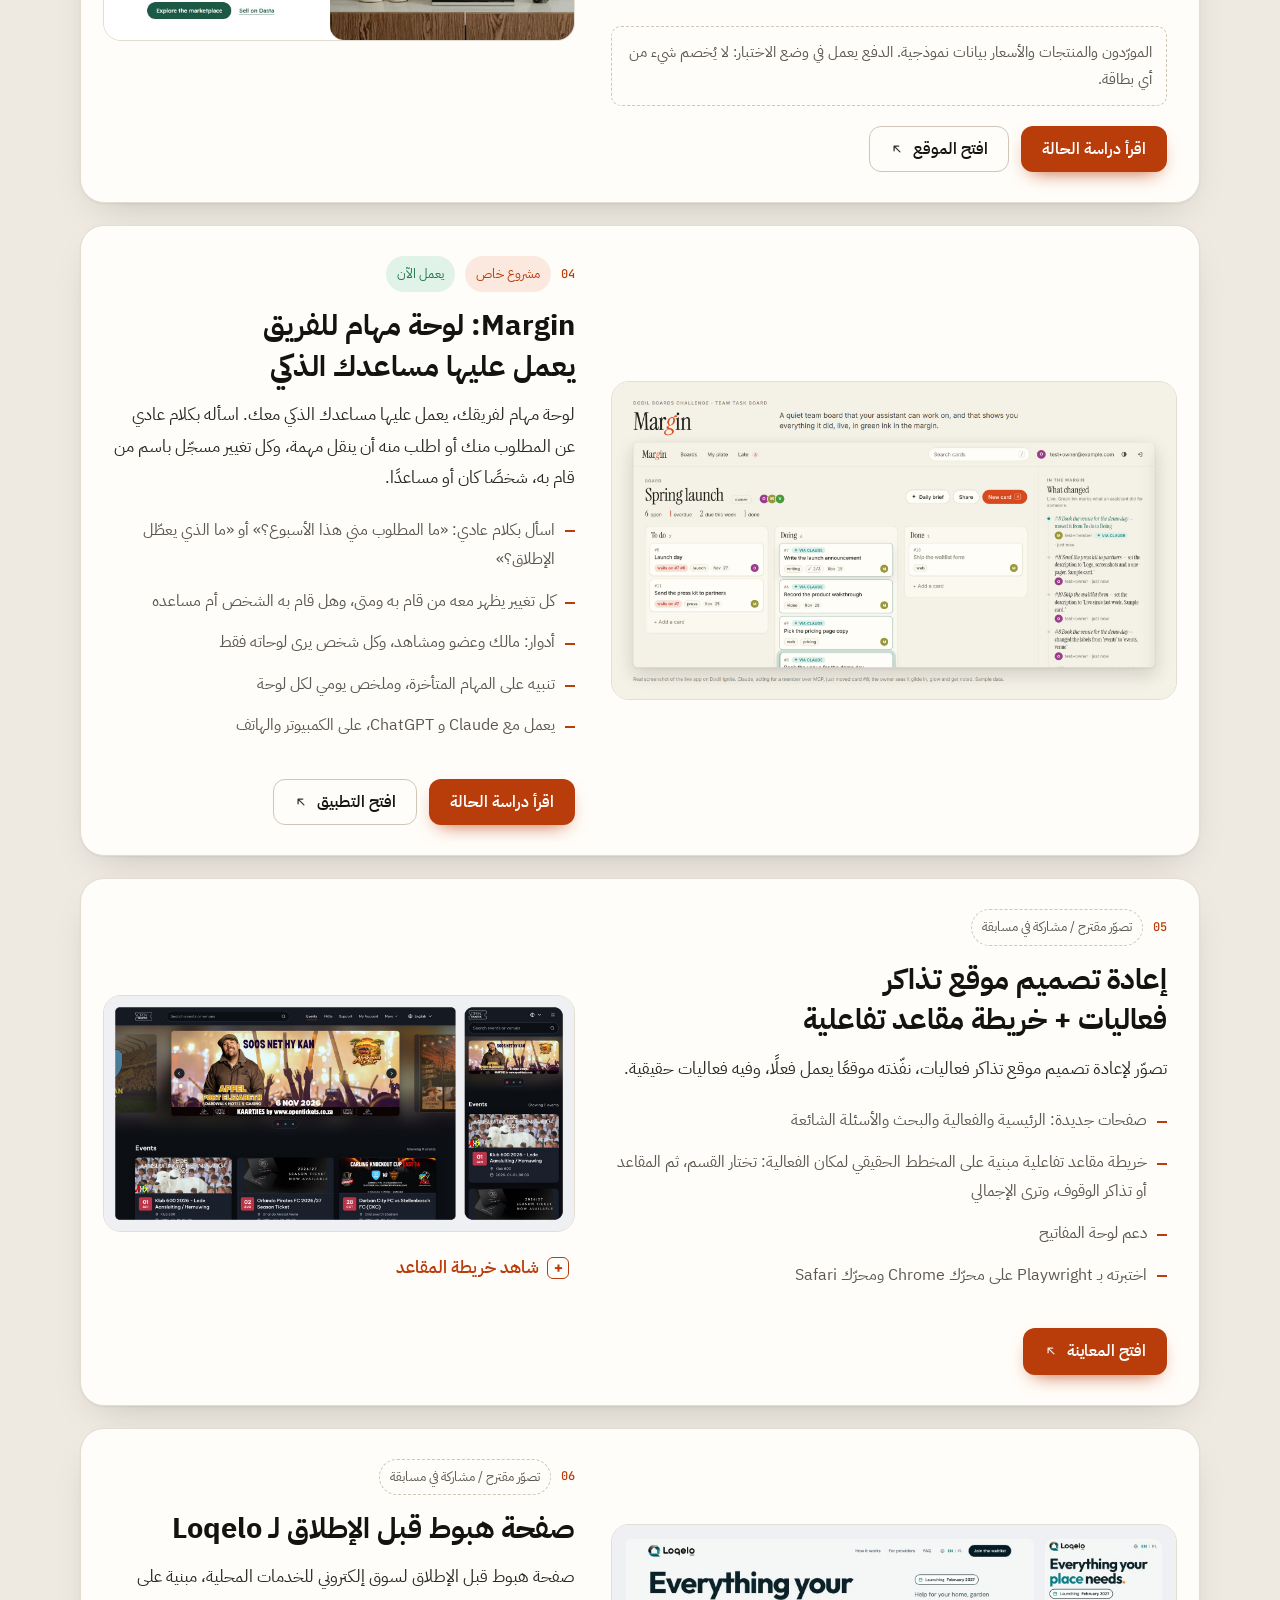
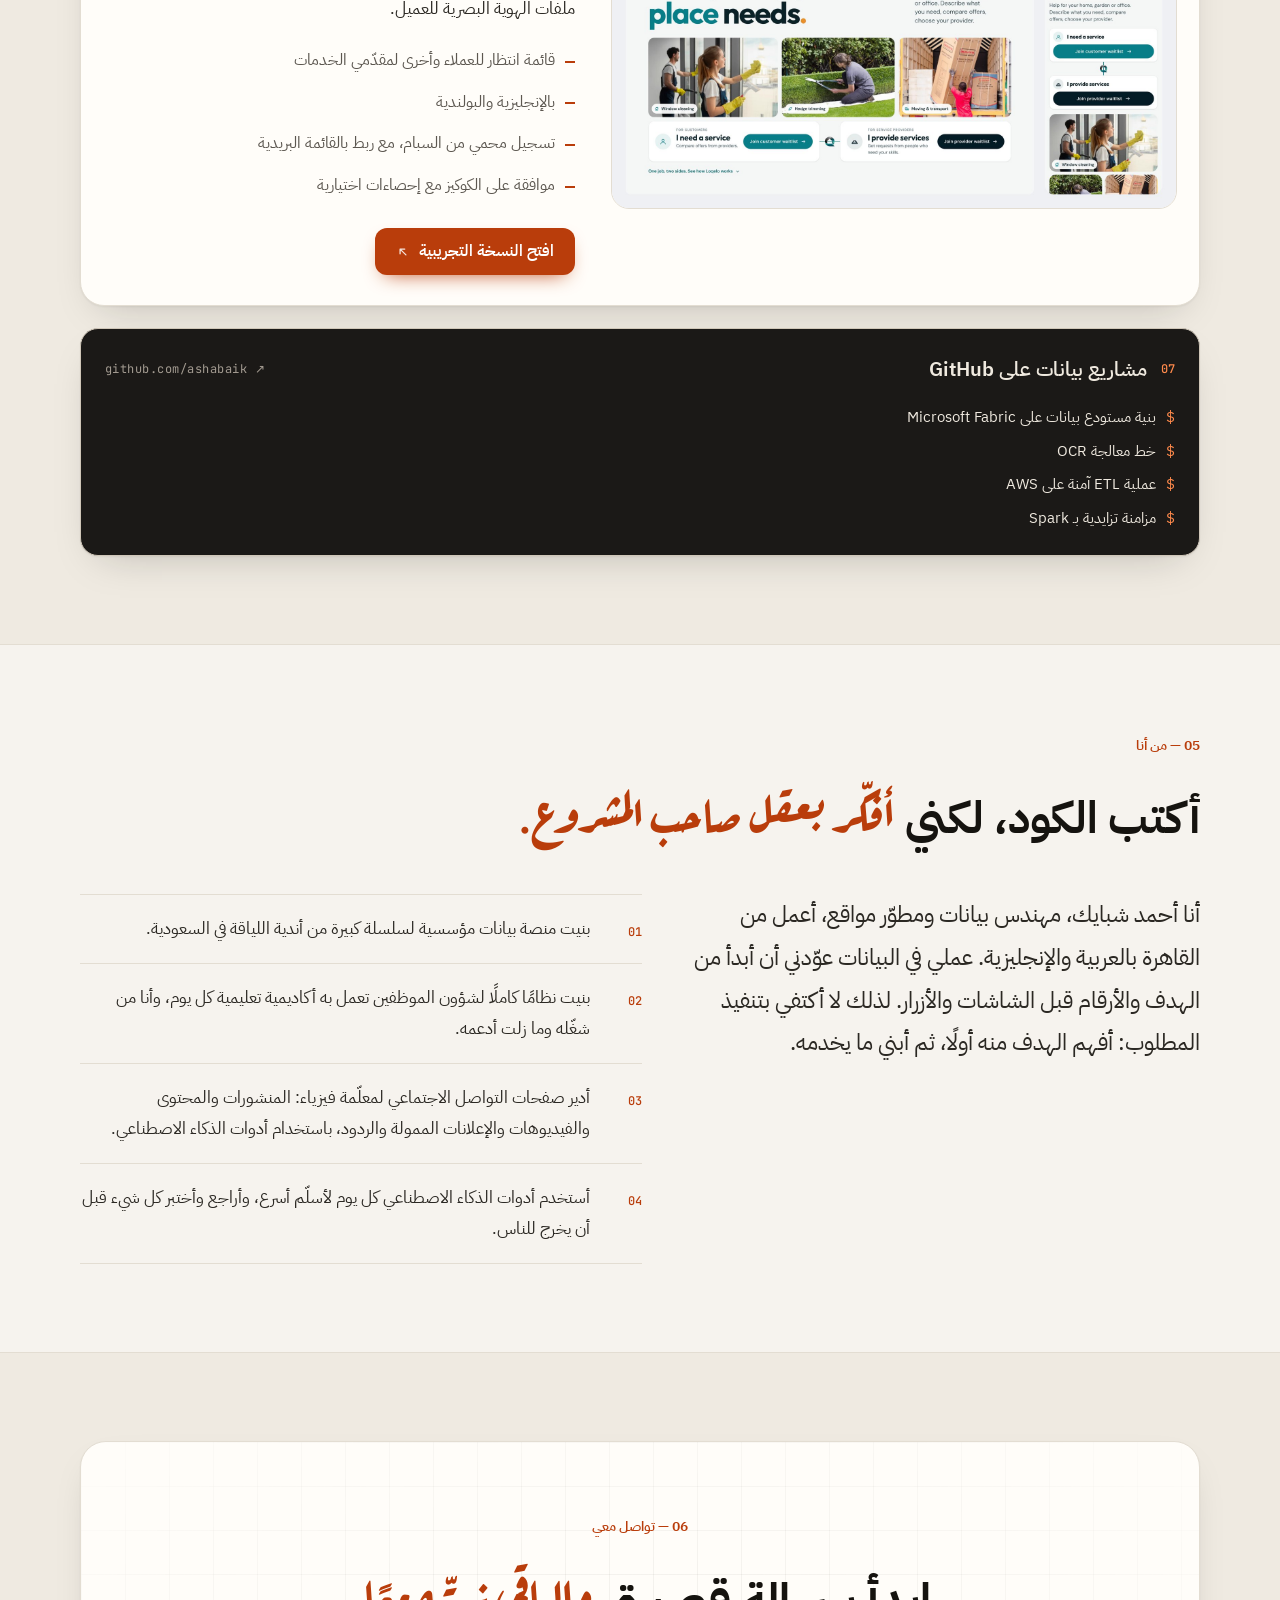
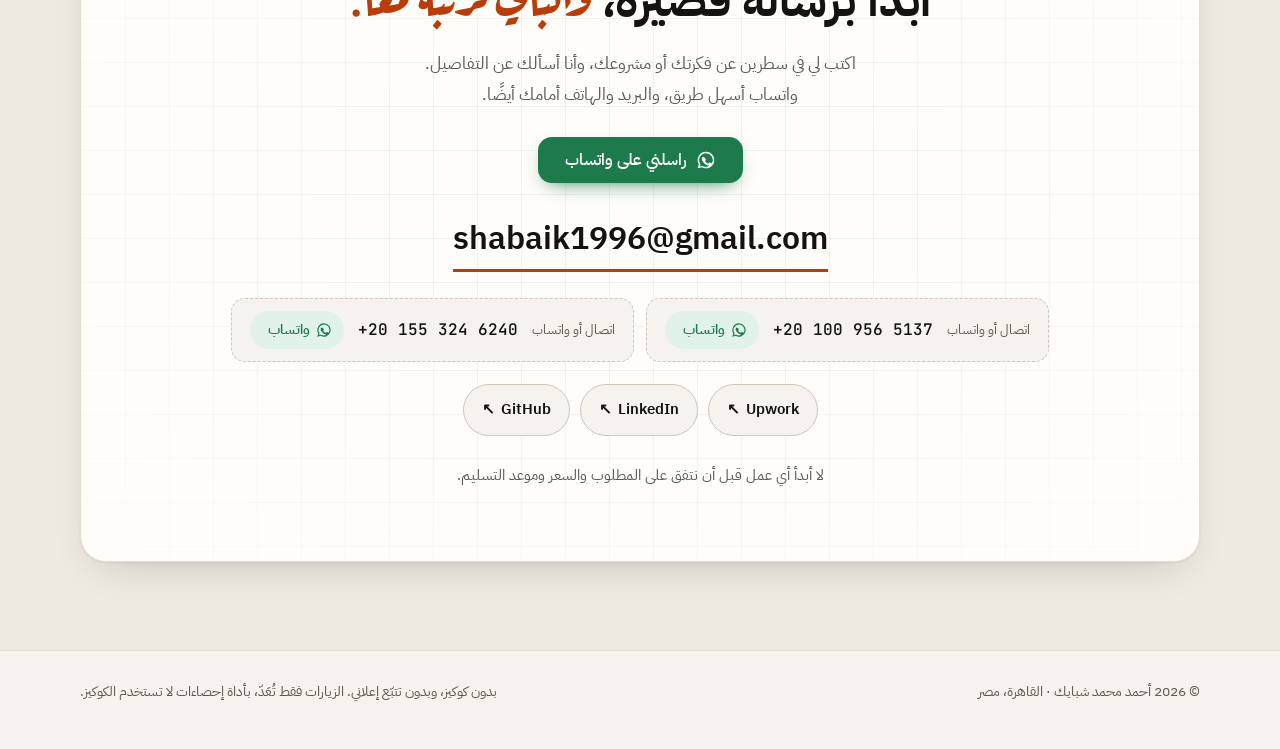
==== commit cdbc0672: "Fix header labels, paint the hero with the first frame, self-host the Latin fonts - Header: the home" ====
--- a/ar/index.html
+++ b/ar/index.html
@@ -36,9 +36,8 @@
 <link rel="preload" href="../fonts/ibm-plex-sans-arabic-700-arabic.woff2" as="font" type="font/woff2" crossorigin>
 <link rel="preload" href="../fonts/aref-ruqaa-700-arabic.woff2" as="font" type="font/woff2" crossorigin>
 <link rel="stylesheet" href="../fonts/fonts-ar.css">
-<link href="https://fonts.googleapis.com/css2?family=JetBrains+Mono:wght@400;500&display=swap" rel="stylesheet">
 <!-- Only the two letters of the "AS" mark, in the English page's display typeface. -->
-<link href="https://fonts.googleapis.com/css2?family=Fraunces:opsz,wght@9..144,600&text=AS&display=swap" rel="stylesheet">
+<link href="https://fonts.googleapis.com/css2?family=Fraunces:opsz,wght@9..144,600&text=AS&display=swap" rel="stylesheet" media="print" onload="this.media='all'"><noscript><link href="https://fonts.googleapis.com/css2?family=Fraunces:opsz,wght@9..144,600&text=AS&display=swap" rel="stylesheet"></noscript>
 <link rel="stylesheet" href="../styles.css">
 <script>
 /* Apply a saved theme before first paint to avoid a flash. */
@@ -53,9 +52,10 @@
 
 <header class="site-header">
   <div class="wrap header-row">
-    <a class="brand" href="#top" aria-label="أحمد شبايك، العودة إلى أعلى الصفحة">
+    <a class="brand" href="#top">
       <span class="brand-mark" aria-hidden="true">AS</span>
-      <span class="brand-name">أحمد شبايك</span>
+      <span class="brand-name" aria-hidden="true">أحمد شبايك</span>
+      <span class="sr-only">أحمد شبايك، العودة إلى أعلى الصفحة</span>
     </a>
     <nav class="site-nav" aria-label="القائمة الرئيسية">
       <button class="menu-btn" type="button" aria-expanded="false" aria-controls="nav-list">
@@ -71,7 +71,7 @@
         <li><a href="#contact">تواصل معي</a></li>
       </ul>
     </nav>
-    <a class="lang-switch" href="../" lang="en" hreflang="en" aria-label="English version of this page">EN</a>
+    <a class="lang-switch" href="../" lang="en" hreflang="en" aria-label="EN: English version of this page">EN</a>
     <button class="theme-btn" type="button" aria-label="التبديل إلى الوضع الداكن" title="تبديل المظهر" data-label-dark="التبديل إلى الوضع الداكن" data-label-light="التبديل إلى الوضع الفاتح">
       <svg class="icon-moon" width="18" height="18" viewBox="0 0 24 24" fill="none" stroke="currentColor" stroke-width="2" stroke-linecap="round" stroke-linejoin="round" aria-hidden="true"><path d="M21 12.8A9 9 0 1 1 11.2 3a7 7 0 0 0 9.8 9.8z"/></svg>
       <svg class="icon-sun" width="18" height="18" viewBox="0 0 24 24" fill="none" stroke="currentColor" stroke-width="2" stroke-linecap="round" stroke-linejoin="round" aria-hidden="true"><circle cx="12" cy="12" r="4"/><path d="M12 2v2M12 20v2M4.9 4.9l1.4 1.4M17.7 17.7l1.4 1.4M2 12h2M20 12h2M4.9 19.1l1.4-1.4M17.7 6.3l1.4-1.4"/></svg>
--- a/fonts/fonts-ar.css
+++ b/fonts/fonts-ar.css
@@ -11,3 +11,6 @@
 @font-face { font-family: 'IBM Plex Sans Arabic'; font-style: normal; font-weight: 600; font-display: swap; src: url(ibm-plex-sans-arabic-600-latin.woff2) format('woff2'); unicode-range: U+0000-00FF, U+0131, U+0152-0153, U+02BB-02BC, U+02C6, U+02DA, U+02DC, U+0304, U+0308, U+0329, U+2000-206F, U+20AC, U+2122, U+2191, U+2193, U+2212, U+2215, U+FEFF, U+FFFD; }
 @font-face { font-family: 'IBM Plex Sans Arabic'; font-style: normal; font-weight: 700; font-display: swap; src: url(ibm-plex-sans-arabic-700-arabic.woff2) format('woff2'); unicode-range: U+0600-06FF, U+0750-077F, U+0870-0891, U+0897-08E1, U+08E3-08FF, U+200C-200E, U+2010-2011, U+204F, U+2E41, U+FB50-FDFF, U+FE70-FE74, U+FE76-FEFC, U+102E0-102FB, U+10E60-10E7E, U+10EC2-10EC7, U+10EC9-10EEE, U+10EF0-10EFF, U+1EE00-1EE03, U+1EE05-1EE1F, U+1EE21-1EE22, U+1EE24, U+1EE27, U+1EE29-1EE32, U+1EE34-1EE37, U+1EE39, U+1EE3B, U+1EE42, U+1EE47, U+1EE49, U+1EE4B, U+1EE4D-1EE4F, U+1EE51-1EE52, U+1EE54, U+1EE57, U+1EE59, U+1EE5B, U+1EE5D, U+1EE5F, U+1EE61-1EE62, U+1EE64, U+1EE67-1EE6A, U+1EE6C-1EE72, U+1EE74-1EE77, U+1EE79-1EE7C, U+1EE7E, U+1EE80-1EE89, U+1EE8B-1EE9B, U+1EEA1-1EEA3, U+1EEA5-1EEA9, U+1EEAB-1EEBB, U+1EEF0-1EEF1; }
 @font-face { font-family: 'IBM Plex Sans Arabic'; font-style: normal; font-weight: 700; font-display: swap; src: url(ibm-plex-sans-arabic-700-latin.woff2) format('woff2'); unicode-range: U+0000-00FF, U+0131, U+0152-0153, U+02BB-02BC, U+02C6, U+02DA, U+02DC, U+0304, U+0308, U+0329, U+2000-206F, U+20AC, U+2122, U+2191, U+2193, U+2212, U+2215, U+FEFF, U+FFFD; }
+/* JetBrains Mono (numbers and code-like labels), latin subset, same file as on the English pages. */
+@font-face { font-family: 'JetBrains Mono'; font-style: normal; font-weight: 400; font-display: swap; src: url(jetbrains-mono-latin.woff2) format('woff2'); unicode-range: U+0000-00FF, U+0131, U+0152-0153, U+02BB-02BC, U+02C6, U+02DA, U+02DC, U+0304, U+0308, U+0329, U+2000-206F, U+20AC, U+2122, U+2191, U+2193, U+2212, U+2215, U+FEFF, U+FFFD; }
+@font-face { font-family: 'JetBrains Mono'; font-style: normal; font-weight: 500; font-display: swap; src: url(jetbrains-mono-latin.woff2) format('woff2'); unicode-range: U+0000-00FF, U+0131, U+0152-0153, U+02BB-02BC, U+02C6, U+02DA, U+02DC, U+0304, U+0308, U+0329, U+2000-206F, U+20AC, U+2122, U+2191, U+2193, U+2212, U+2215, U+FEFF, U+FFFD; }
--- a/styles.css
+++ b/styles.css
@@ -707,7 +707,12 @@
 
 /* ---------- Scroll reveal ---------- */
 /* Only hide reveal elements when JS is running (html.js is set in the <head>). */
-.js .reveal { opacity: 0; transform: translateY(18px); transition: opacity 0.7s var(--ease), transform 0.7s var(--ease); }
+/* The hero is never hidden: it holds the largest text of the page, so it has to paint with the first frame
+   instead of waiting for script.js. Its entrance is a CSS animation that starts with that frame; `translate`
+   leaves the tilted card's own transform alone. :where() keeps the specificity of the rule below unchanged. */
+.js .reveal:not(:where(.hero .reveal)) { opacity: 0; transform: translateY(18px); transition: opacity 0.7s var(--ease), transform 0.7s var(--ease); }
+.js .hero .reveal { animation: hero-in 0.7s var(--ease) backwards; }
+@keyframes hero-in { from { opacity: 0; translate: 0 18px; } }
 .js .reveal.in { opacity: 1; transform: none; }
 .js .chooser.reveal.in, .js .notebook.reveal.in { transform: rotate(var(--tilt)); }
 .js .chooser.reveal.in:hover, .js .chooser.reveal.in:focus-within { transform: rotate(0deg) translateY(-2px); }
